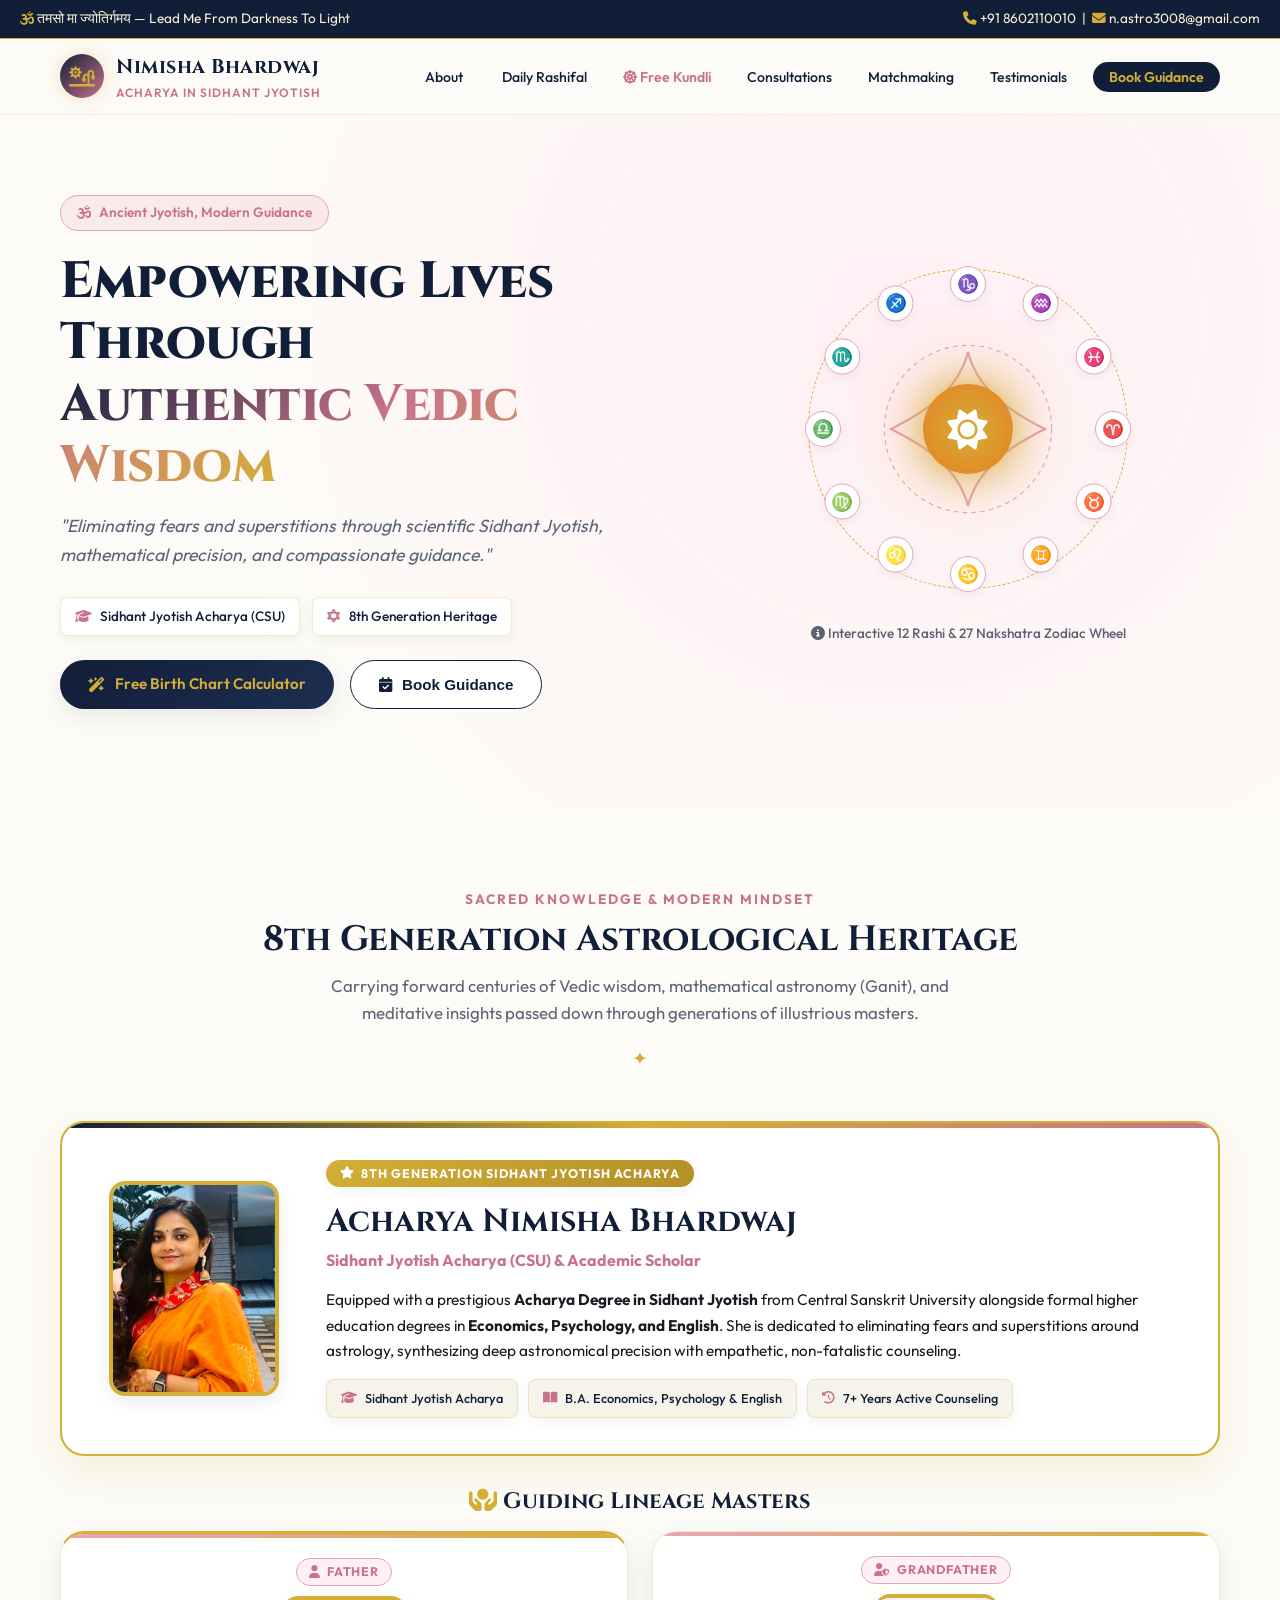
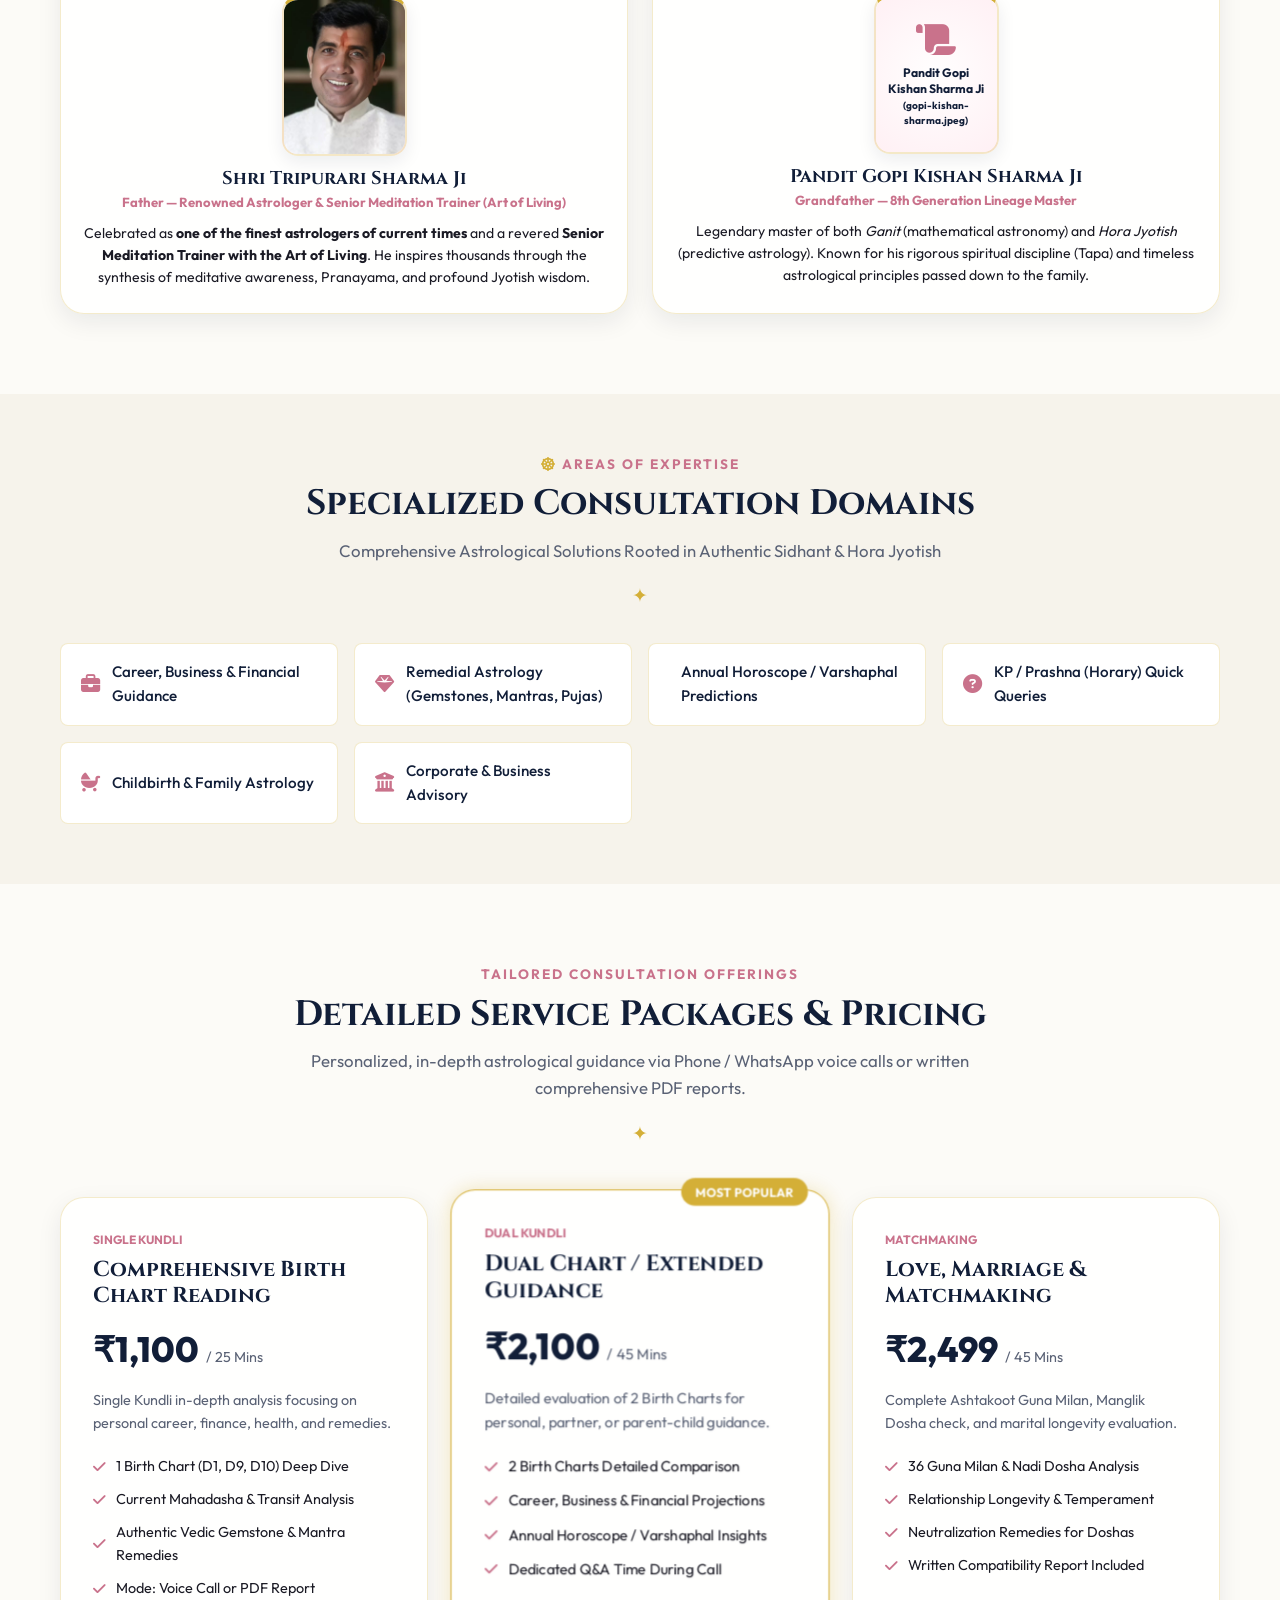
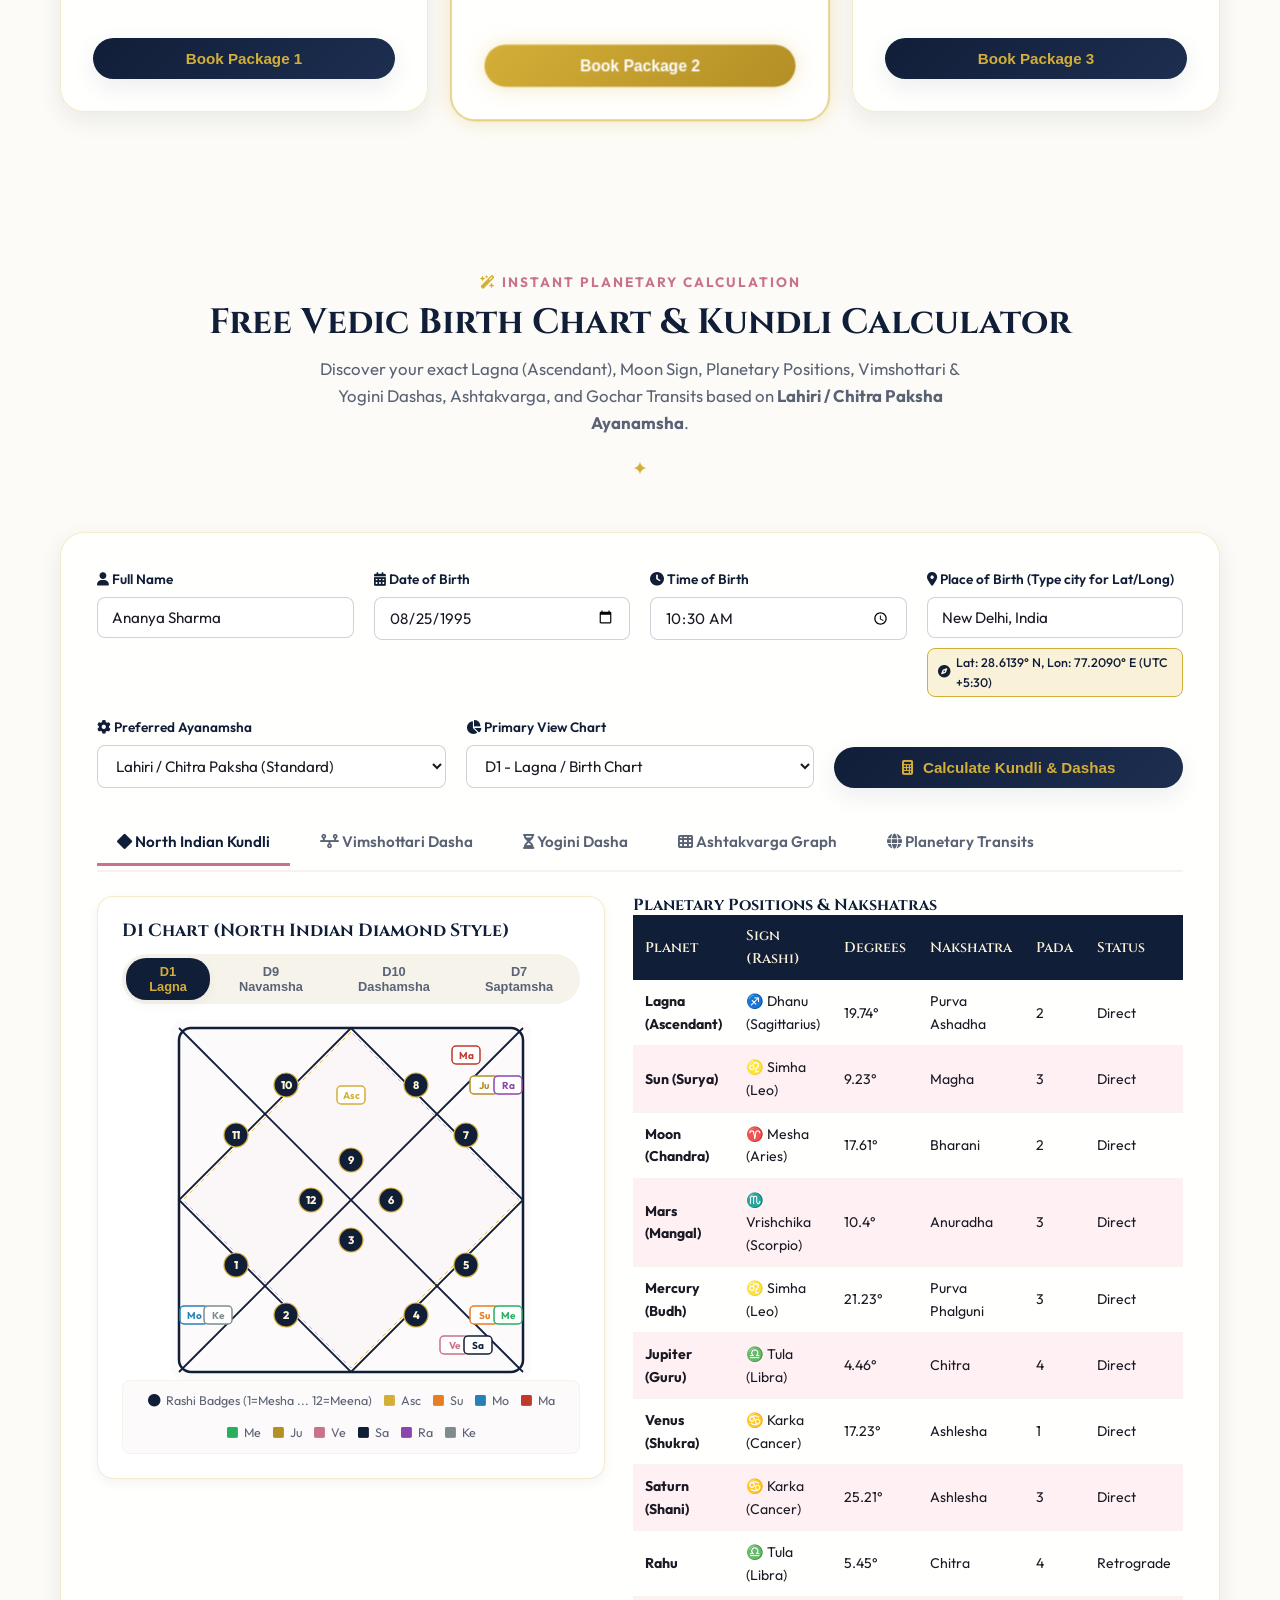
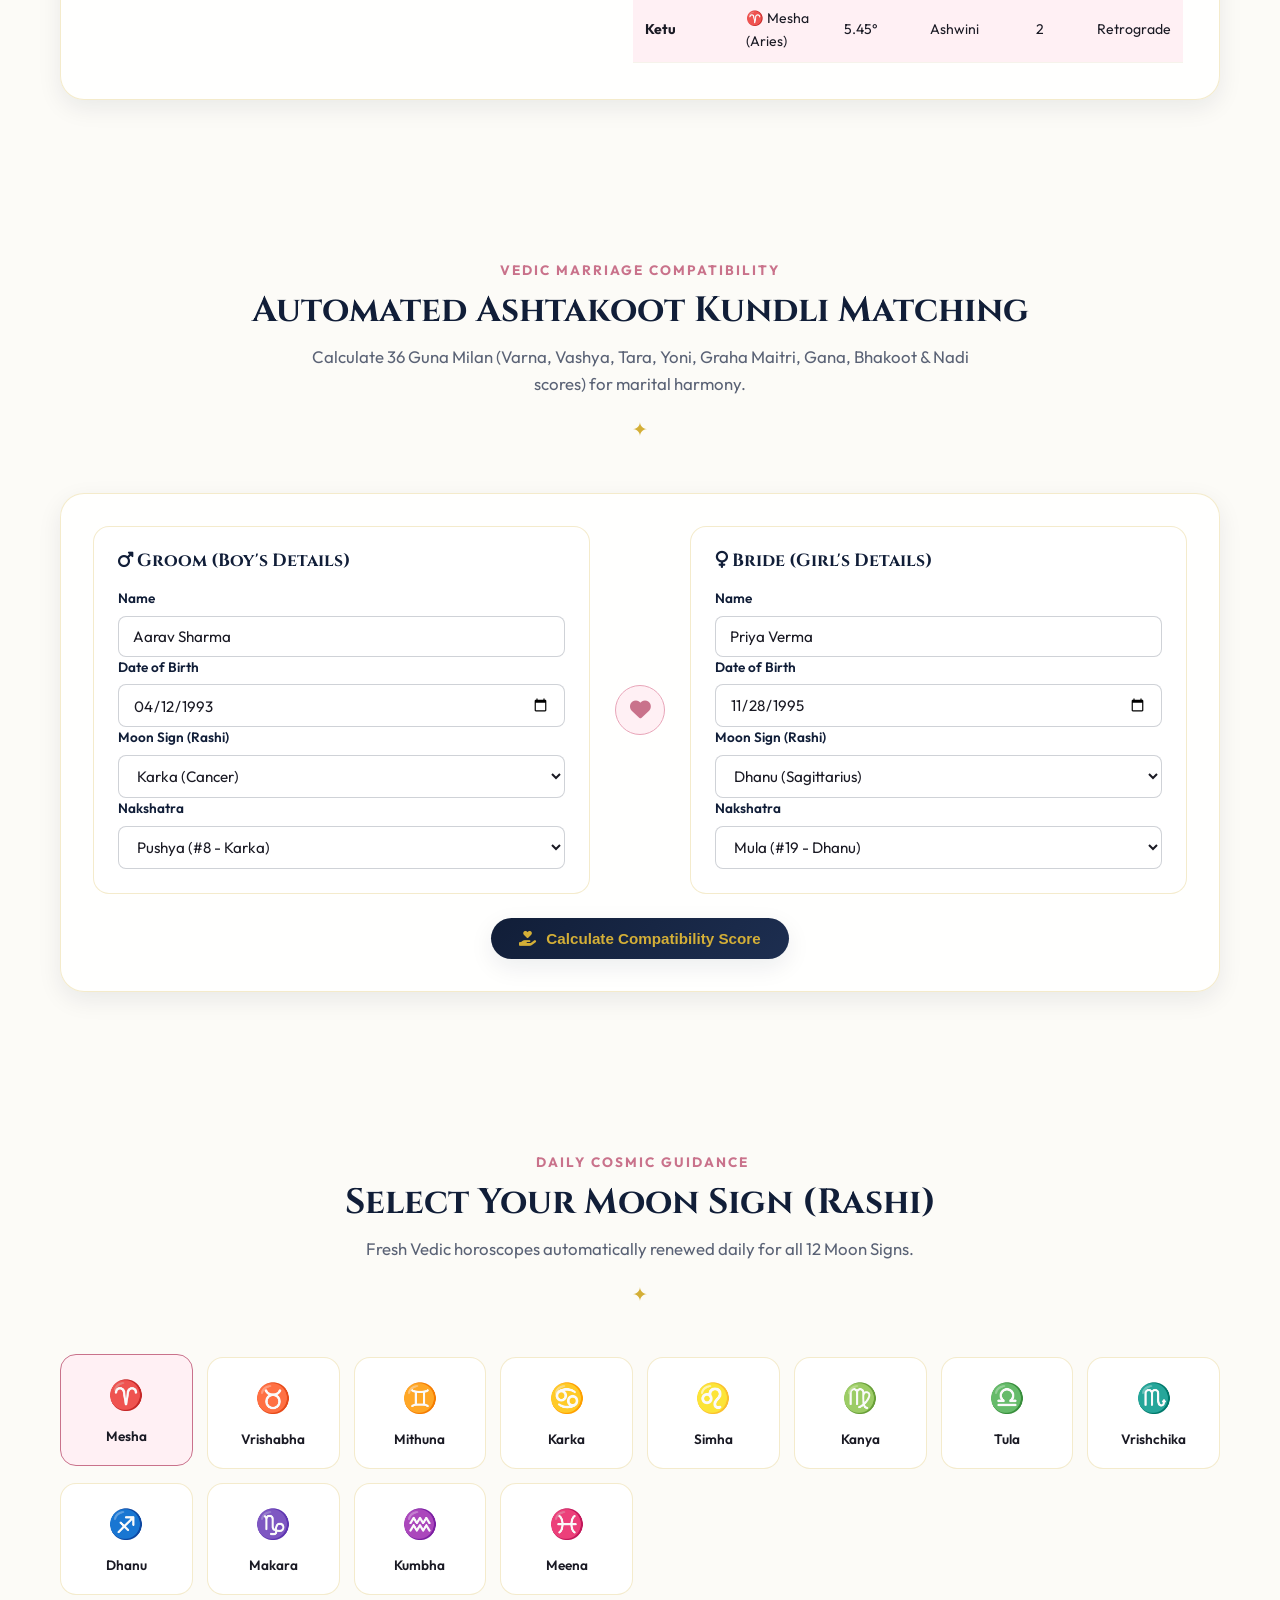
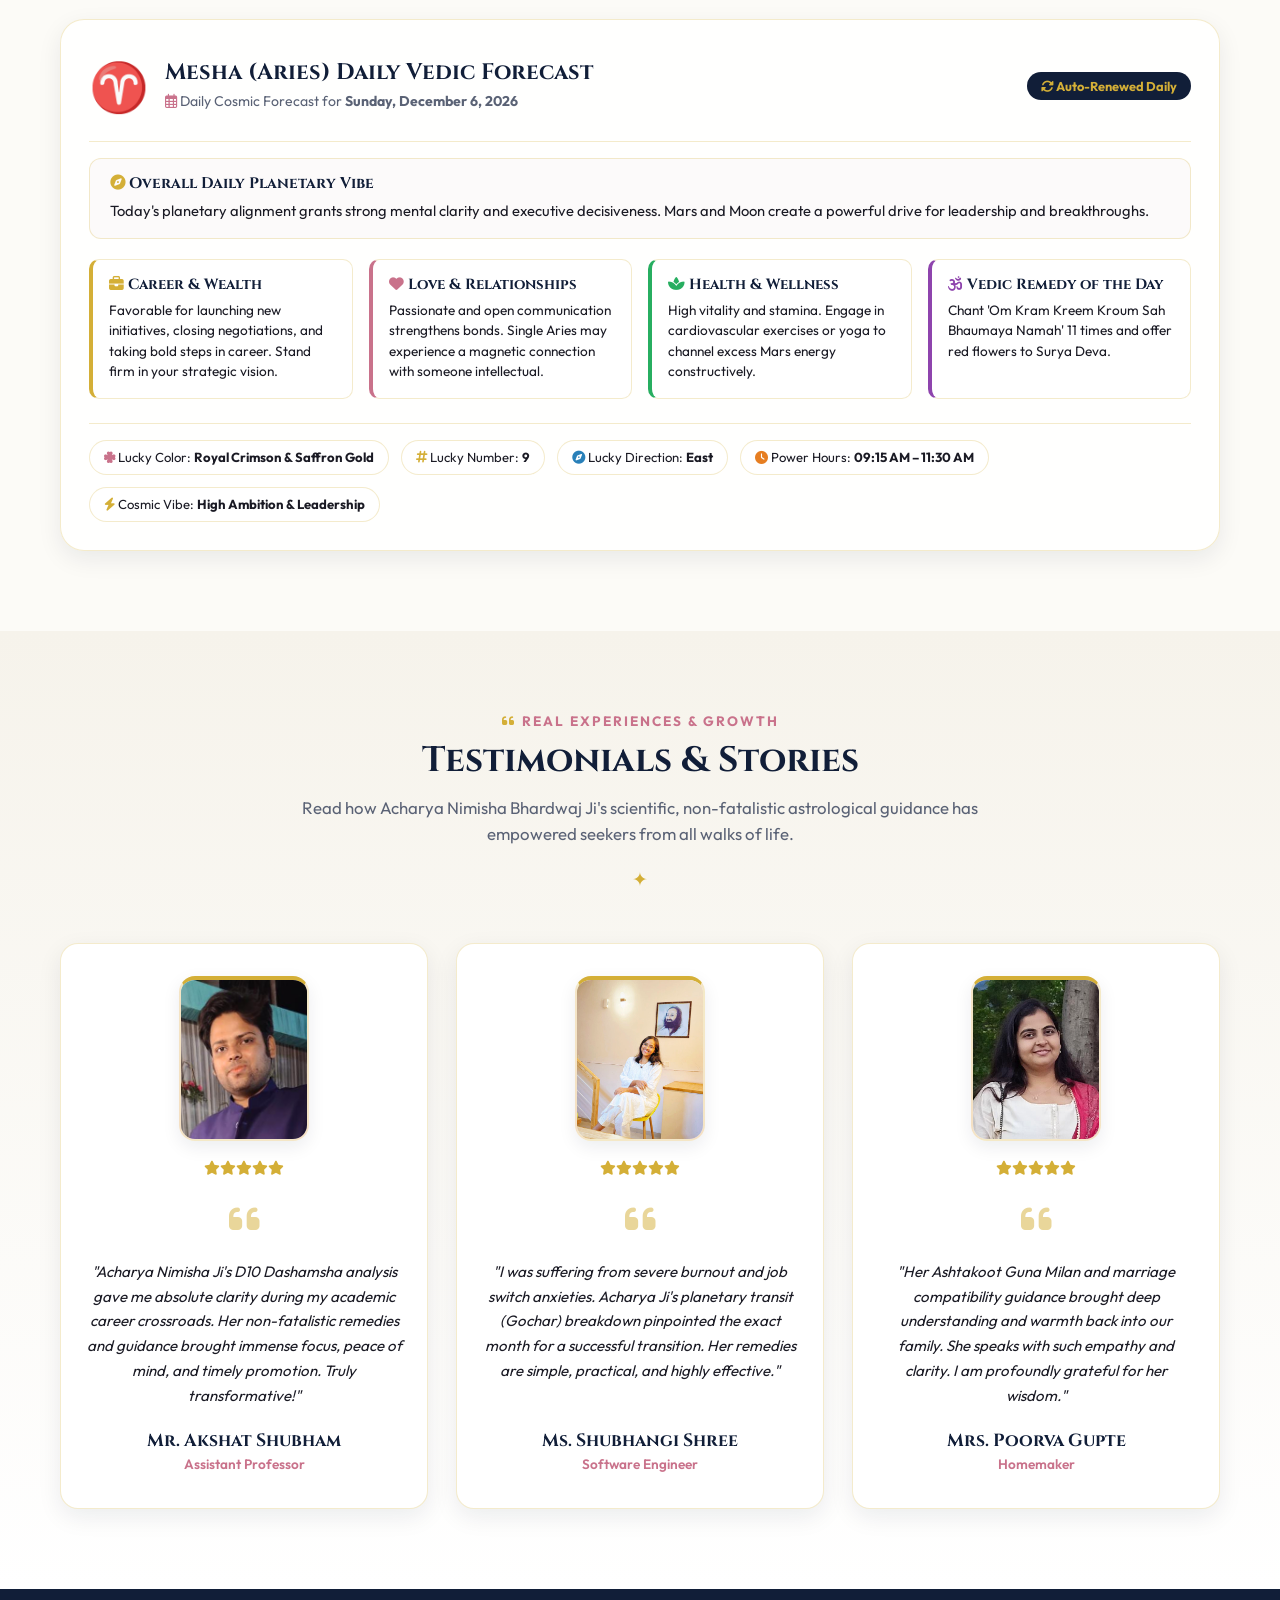
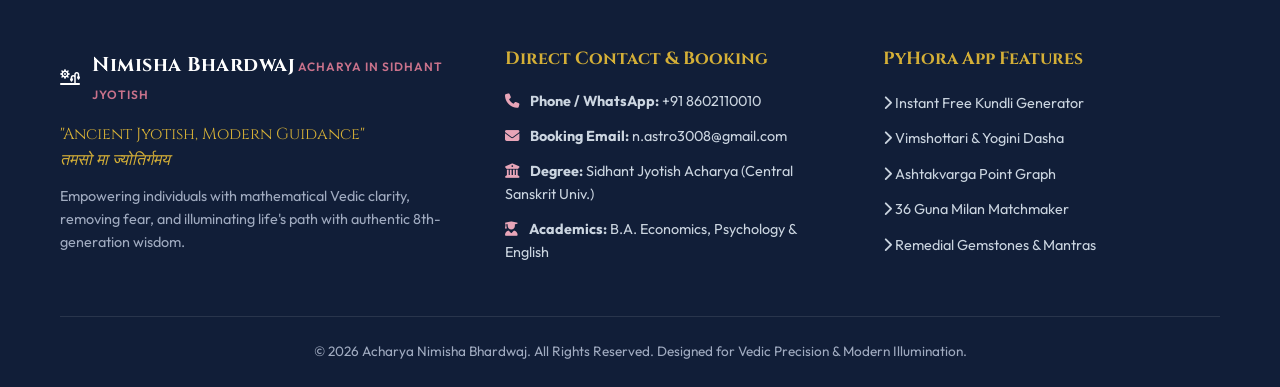
==== index.html @ a85be7b7 "Initial commit: Acharya Nimisha Bhardwaj Authentic Sidhant Jyotish Website" ====
<!DOCTYPE html>
<html lang="en">
<head>
  <meta charset="UTF-8">
  <meta name="viewport" content="width=device-width, initial-scale=1.0">
  <title>Acharya Nimisha Bhardwaj | Ancient Jyotish, Modern Guidance</title>
  <meta name="description" content="Official Portal of Acharya Nimisha Bhardwaj (Sidhant Jyotish Acharya, Central Sanskrit University). 8th Generation Vedic Astrologer offering comprehensive Kundli readings, Vimshottari & Yogini Dasha, Ashtakvarga, and Matchmaking.">
  <!-- Google Fonts -->
  <link rel="preconnect" href="https://fonts.googleapis.com">
  <link rel="preconnect" href="https://fonts.gstatic.com" crossorigin>
  <link href="https://fonts.googleapis.com/css2?family=Cinzel:wght@500;600;700;800;900&family=Outfit:wght@300;400;500;600;700&family=Rozha+One&display=swap" rel="stylesheet">
  <!-- Font Awesome Icons -->
  <link rel="stylesheet" href="https://cdnjs.cloudflare.com/ajax/libs/font-awesome/6.5.1/css/all.min.css">
  <link rel="stylesheet" href="styles.css">
</head>
<body>

  <!-- Announcement Bar -->
  <div class="top-bar">
    <span><i class="fa-solid fa-om"></i> तमसो मा ज्योतिर्गमय — Lead Me From Darkness To Light</span>
    <span class="top-contact"><i class="fa-solid fa-phone"></i> +91 8602110010 &nbsp;|&nbsp; <i class="fa-solid fa-envelope"></i> n.astro3008@gmail.com</span>
  </div>

  <!-- Navigation Bar -->
  <nav class="navbar">
    <div class="nav-container">
      <a href="#" class="brand-logo">
        <div class="logo-symbol">
          <i class="fa-solid fa-sun-plant-wilt"></i>
        </div>
        <div class="brand-text">
          <span class="brand-name">Nimisha Bhardwaj</span>
          <span class="brand-title">Acharya in Sidhant Jyotish</span>
        </div>
      </a>
      
      <ul class="nav-menu" id="navMenu">
        <li><a href="#about" class="nav-link">About</a></li>
        <li><a href="#horoscope" class="nav-link"><i class="fa-solid fa-sparkles" style="color:var(--vedic-gold);"></i> Daily Rashifal</a></li>
        <li><a href="#birth-chart-calculator" class="nav-link highlight-link"><i class="fa-solid fa-dharmachakra"></i> Free Kundli</a></li>
        <li><a href="#services" class="nav-link">Consultations</a></li>
        <li><a href="#matchmaking" class="nav-link">Matchmaking</a></li>
        <li><a href="#testimonials" class="nav-link">Testimonials</a></li>
        <li><a href="#contact" class="nav-link btn-nav-book">Book Guidance</a></li>
      </ul>

      <button class="hamburger" id="hamburgerBtn" aria-label="Toggle menu">
        <i class="fa-solid fa-bars"></i>
      </button>
    </div>
  </nav>

  <!-- Hero Section with Streamlined Text & Celestial Lotus Rashi Wheel -->
  <header class="hero-section">
    <div class="hero-bg-overlay"></div>
    <div class="hero-container">
      
      <!-- Left Column: Streamlined Concise Text & CTA -->
      <div class="hero-content">
        <div class="lineage-badge">
          <i class="fa-solid fa-om"></i> Ancient Jyotish, Modern Guidance
        </div>
        <h1 class="hero-title">Empowering Lives Through<br><span class="gradient-text">Authentic Vedic Wisdom</span></h1>
        <p class="hero-slogan">"Eliminating fears and superstitions through scientific Sidhant Jyotish, mathematical precision, and compassionate guidance."</p>
        
        <div class="hero-credentials" style="margin-bottom:24px;">
          <div class="cred-chip"><i class="fa-solid fa-graduation-cap"></i> Sidhant Jyotish Acharya (CSU)</div>
          <div class="cred-chip"><i class="fa-solid fa-star-of-david"></i> 8th Generation Heritage</div>
        </div>

        <div class="hero-cta-group">
          <a href="#birth-chart-calculator" class="btn btn-primary"><i class="fa-solid fa-wand-magic-sparkles"></i> Free Birth Chart Calculator</a>
          <button class="btn btn-secondary open-booking-modal"><i class="fa-solid fa-calendar-check"></i> Book Guidance</button>
        </div>
      </div>

      <!-- Right Column: Interactive Sun Core & 12 Rashi Zodiac Wheel -->
      <div class="hero-visual">
        <div class="celestial-system">
          <div class="sun-core">
            <div class="sun-glow"></div>
            <i class="fa-solid fa-sun"></i>
          </div>
          <div class="lotus-svg-container">
            <svg viewBox="0 0 100 100" class="lotus-svg">
              <path d="M50,15 C55,35 75,45 85,50 C75,55 55,65 50,85 C45,65 25,55 15,50 C25,45 45,35 50,15 Z" fill="none" stroke="currentColor" stroke-width="1"/>
              <circle cx="50" cy="50" r="38" fill="none" stroke="currentColor" stroke-width="0.5" stroke-dasharray="2 2"/>
            </svg>
          </div>
          <div class="rashi-wheel" id="rashiWheel">
            <div class="rashi-sector" style="--i:0;" data-rashi="Mesha (Aries)"><span class="rashi-icon">♈</span></div>
            <div class="rashi-sector" style="--i:1;" data-rashi="Vrishabha (Taurus)"><span class="rashi-icon">♉</span></div>
            <div class="rashi-sector" style="--i:2;" data-rashi="Mithuna (Gemini)"><span class="rashi-icon">♊</span></div>
            <div class="rashi-sector" style="--i:3;" data-rashi="Karka (Cancer)"><span class="rashi-icon">♋</span></div>
            <div class="rashi-sector" style="--i:4;" data-rashi="Simha (Leo)"><span class="rashi-icon">♌</span></div>
            <div class="rashi-sector" style="--i:5;" data-rashi="Kanya (Virgo)"><span class="rashi-icon">♍</span></div>
            <div class="rashi-sector" style="--i:6;" data-rashi="Tula (Libra)"><span class="rashi-icon">♎</span></div>
            <div class="rashi-sector" style="--i:7;" data-rashi="Vrishchika (Scorpio)"><span class="rashi-icon">♏</span></div>
            <div class="rashi-sector" style="--i:8;" data-rashi="Dhanu (Sagittarius)"><span class="rashi-icon">♐</span></div>
            <div class="rashi-sector" style="--i:9;" data-rashi="Makara (Capricorn)"><span class="rashi-icon">♑</span></div>
            <div class="rashi-sector" style="--i:10;" data-rashi="Kumbha (Aquarius)"><span class="rashi-icon">♒</span></div>
            <div class="rashi-sector" style="--i:11;" data-rashi="Meena (Pisces)"><span class="rashi-icon">♓</span></div>
          </div>
        </div>
        <div class="wheel-hint"><i class="fa-solid fa-circle-info"></i> Interactive 12 Rashi & 27 Nakshatra Zodiac Wheel</div>
      </div>

    </div>
  </header>

  <!-- Lineage & Core Philosophy Section -->
  <section class="section lineage-section" id="about">
    <div class="container">
      <div class="section-header text-center">
        <span class="section-subtitle">Sacred Knowledge & Modern Mindset</span>
        <h2 class="section-title">8th Generation Astrological Heritage</h2>
        <p class="section-desc">Carrying forward centuries of Vedic wisdom, mathematical astronomy (Ganit), and meditative insights passed down through generations of illustrious masters.</p>
        <div class="title-divider"><span>✦</span></div>
      </div>

      <!-- Primary Featured Consultant Spotlight Card (Acharya Nimisha Bhardwaj Ji - Prominent & Larger) -->
      <div class="nimisha-featured-card">
        <div style="display:flex; justify-content:center;">
          <div class="person-photo-frame" style="width:170px; height:215px; border:4px solid var(--vedic-gold); margin:0;">
            <img src="images/nimisha-bhardwaj.jpeg" alt="Acharya Nimisha Bhardwaj" onerror="this.style.display='none'; this.nextElementSibling.style.display='flex';">
            <div class="photo-placeholder-overlay" style="display:none;">
              <i class="fa-solid fa-user-graduate"></i>
              <span>Acharya Nimisha Ji<br><small>(nimisha-bhardwaj.jpeg)</small></span>
            </div>
          </div>
        </div>

        <div>
          <div class="featured-consultant-badge"><i class="fa-solid fa-star"></i> 8th Generation Sidhant Jyotish Acharya</div>
          <h2 style="color:var(--cosmic-blue); margin:4px 0 6px 0; font-size:2rem; font-family:var(--font-serif);">Acharya Nimisha Bhardwaj</h2>
          <p style="color:var(--primary-pink-dark); font-weight:700; font-size:1rem; margin-bottom:14px;">Sidhant Jyotish Acharya (CSU) & Academic Scholar</p>
          <p style="font-size:0.96rem; line-height:1.65; color:var(--text-dark); margin-bottom:16px;">
            Equipped with a prestigious <strong>Acharya Degree in Sidhant Jyotish</strong> from Central Sanskrit University alongside formal higher education degrees in <strong>Economics, Psychology, and English</strong>. She is dedicated to eliminating fears and superstitions around astrology, synthesizing deep astronomical precision with empathetic, non-fatalistic counseling.
          </p>
          <div style="display:flex; flex-wrap:wrap; gap:10px;">
            <span class="cred-chip" style="font-size:0.8rem; background:var(--bg-cream-alt);"><i class="fa-solid fa-graduation-cap"></i> Sidhant Jyotish Acharya</span>
            <span class="cred-chip" style="font-size:0.8rem; background:var(--bg-cream-alt);"><i class="fa-solid fa-book-open"></i> B.A. Economics, Psychology & English</span>
            <span class="cred-chip" style="font-size:0.8rem; background:var(--bg-cream-alt);"><i class="fa-solid fa-clock-rotate-left"></i> 7+ Years Active Counseling</span>
          </div>
        </div>
      </div>

      <!-- Supporting Heritage Lineage Masters Grid (Father & Grandfather - Smaller Cards) -->
      <div style="text-center; margin:32px 0 16px 0;">
        <h3 class="text-center" style="font-size:1.4rem; color:var(--cosmic-blue);"><i class="fa-solid fa-hands-holding-circle" style="color:var(--vedic-gold);"></i> Guiding Lineage Masters</h3>
      </div>

      <div class="lineage-grid">
        <!-- Card 2: Shri Tripurari Sharma Ji (Father) -->
        <div class="lineage-card glass-card text-center" style="padding:24px 18px; border-top:3px solid var(--vedic-gold);">
          <span class="relation-badge"><i class="fa-solid fa-user"></i> Father</span>
          <div class="person-photo-frame" style="width:125px; height:160px; margin-bottom:12px;">
            <img src="images/tripurari-sharma.jpeg" alt="Shri Tripurari Sharma Ji" onerror="this.style.display='none'; this.nextElementSibling.style.display='flex';">
            <div class="photo-placeholder-overlay" style="display:none;">
              <i class="fa-solid fa-om"></i>
              <span>Shri Tripurari Sharma Ji<br><small>(tripurari-sharma.jpeg)</small></span>
            </div>
          </div>
          <h3 style="color:var(--cosmic-blue); margin-bottom:2px; font-size:1.15rem;">Shri Tripurari Sharma Ji</h3>
          <p style="color:var(--primary-pink-dark); font-weight:700; font-size:0.82rem; margin-bottom:10px;">Father — Renowned Astrologer & Senior Meditation Trainer (Art of Living)</p>
          <p style="font-size:0.88rem; line-height:1.55; color:var(--text-dark);">Celebrated as <strong>one of the finest astrologers of current times</strong> and a revered <strong>Senior Meditation Trainer with the Art of Living</strong>. He inspires thousands through the synthesis of meditative awareness, Pranayama, and profound Jyotish wisdom.</p>
        </div>

        <!-- Card 3: Pandit Gopi Kishan Sharma Ji (Grandfather) -->
        <div class="lineage-card glass-card text-center" style="padding:24px 18px;">
          <span class="relation-badge"><i class="fa-solid fa-user-shield"></i> Grandfather</span>
          <div class="person-photo-frame" style="width:125px; height:160px; margin-bottom:12px;">
            <img src="images/gopi-kishan-sharma.jpeg" alt="Pandit Gopi Kishan Sharma Ji" onerror="this.style.display='none'; this.nextElementSibling.style.display='flex';">
            <div class="photo-placeholder-overlay" style="display:none;">
              <i class="fa-solid fa-scroll"></i>
              <span>Pandit Gopi Kishan Sharma Ji<br><small>(gopi-kishan-sharma.jpeg)</small></span>
            </div>
          </div>
          <h3 style="color:var(--cosmic-blue); margin-bottom:2px; font-size:1.15rem;">Pandit Gopi Kishan Sharma Ji</h3>
          <p style="color:var(--primary-pink-dark); font-weight:700; font-size:0.82rem; margin-bottom:10px;">Grandfather — 8th Generation Lineage Master</p>
          <p style="font-size:0.88rem; line-height:1.55; color:var(--text-dark);">Legendary master of both <em>Ganit</em> (mathematical astronomy) and <em>Hora Jyotish</em> (predictive astrology). Known for his rigorous spiritual discipline (Tapa) and timeless astrological principles passed down to the family.</p>
        </div>
      </div>

    </div>
  </section>

  <!-- Specialized Consultation Domains Section -->
  <section class="section domains-section" id="domains" style="background:var(--bg-cream-alt); padding:60px 0;">
    <div class="container">
      <div class="section-header text-center" style="margin-bottom:32px;">
        <span class="section-subtitle"><i class="fa-solid fa-dharmachakra" style="color:var(--vedic-gold);"></i> Areas of Expertise</span>
        <h2 class="section-title">Specialized Consultation Domains</h2>
        <p class="section-desc">Comprehensive Astrological Solutions Rooted in Authentic Sidhant & Hora Jyotish</p>
        <div class="title-divider"><span>✦</span></div>
      </div>
      
      <div class="domains-grid">
        <div class="domain-item"><i class="fa-solid fa-briefcase"></i> Career, Business & Financial Guidance</div>
        <div class="domain-item"><i class="fa-solid fa-gem"></i> Remedial Astrology (Gemstones, Mantras, Pujas)</div>
        <div class="domain-item"><i class="fa-solid fa-calendar-star"></i> Annual Horoscope / Varshaphal Predictions</div>
        <div class="domain-item"><i class="fa-solid fa-circle-question"></i> KP / Prashna (Horary) Quick Queries</div>
        <div class="domain-item"><i class="fa-solid fa-baby-carriage"></i> Childbirth & Family Astrology</div>
        <div class="domain-item"><i class="fa-solid fa-building-columns"></i> Corporate & Business Advisory</div>
      </div>
    </div>
  </section>

  <!-- Consultation Services & Packages Section -->
  <section class="section services-section" id="services">
    <div class="container">
      <div class="section-header text-center">
        <span class="section-subtitle">Tailored Consultation Offerings</span>
        <h2 class="section-title">Detailed Service Packages & Pricing</h2>
        <p class="section-desc">Personalized, in-depth astrological guidance via Phone / WhatsApp voice calls or written comprehensive PDF reports.</p>
        <div class="title-divider"><span>✦</span></div>
      </div>

      <div class="pricing-grid">
        
        <!-- Package 1 -->
        <div class="pricing-card glass-card">
          <div class="card-badge">Single Kundli</div>
          <h3 class="package-name">Comprehensive Birth Chart Reading</h3>
          <div class="package-price">₹1,100 <span class="price-duration">/ 25 Mins</span></div>
          <p class="package-desc">Single Kundli in-depth analysis focusing on personal career, finance, health, and remedies.</p>
          <ul class="package-features">
            <li><i class="fa-solid fa-check"></i> 1 Birth Chart (D1, D9, D10) Deep Dive</li>
            <li><i class="fa-solid fa-check"></i> Current Mahadasha & Transit Analysis</li>
            <li><i class="fa-solid fa-check"></i> Authentic Vedic Gemstone & Mantra Remedies</li>
            <li><i class="fa-solid fa-check"></i> Mode: Voice Call or PDF Report</li>
          </ul>
          <button class="btn btn-primary full-width select-package-btn" data-pkg="Comprehensive Birth Chart Reading (₹1,100 / 25 mins)">Book Package 1</button>
        </div>

        <!-- Package 2 Featured -->
        <div class="pricing-card glass-card featured-pkg">
          <div class="featured-ribbon">Most Popular</div>
          <div class="card-badge">Dual Kundli</div>
          <h3 class="package-name">Dual Chart / Extended Guidance</h3>
          <div class="package-price">₹2,100 <span class="price-duration">/ 45 Mins</span></div>
          <p class="package-desc">Detailed evaluation of 2 Birth Charts for personal, partner, or parent-child guidance.</p>
          <ul class="package-features">
            <li><i class="fa-solid fa-check"></i> 2 Birth Charts Detailed Comparison</li>
            <li><i class="fa-solid fa-check"></i> Career, Business & Financial Projections</li>
            <li><i class="fa-solid fa-check"></i> Annual Horoscope / Varshaphal Insights</li>
            <li><i class="fa-solid fa-check"></i> Dedicated Q&A Time During Call</li>
          </ul>
          <button class="btn btn-gold full-width select-package-btn" data-pkg="Dual Chart Reading (₹2,100 / 45 mins)">Book Package 2</button>
        </div>

        <!-- Package 3 -->
        <div class="pricing-card glass-card">
          <div class="card-badge">Matchmaking</div>
          <h3 class="package-name">Love, Marriage & Matchmaking</h3>
          <div class="package-price">₹2,499 <span class="price-duration">/ 45 Mins</span></div>
          <p class="package-desc">Complete Ashtakoot Guna Milan, Manglik Dosha check, and marital longevity evaluation.</p>
          <ul class="package-features">
            <li><i class="fa-solid fa-check"></i> 36 Guna Milan & Nadi Dosha Analysis</li>
            <li><i class="fa-solid fa-check"></i> Relationship Longevity & Temperament</li>
            <li><i class="fa-solid fa-check"></i> Neutralization Remedies for Doshas</li>
            <li><i class="fa-solid fa-check"></i> Written Compatibility Report Included</li>
          </ul>
          <button class="btn btn-primary full-width select-package-btn" data-pkg="Matchmaking & Compatibility (₹2,499 / 45 mins)">Book Package 3</button>
        </div>

      </div>
    </div>
  </section>

  <!-- Free Vedic Birth Chart & Kundli Calculator Section -->
  <section class="section pyhora-section" id="birth-chart-calculator">
    <div class="container">
      <div class="section-header text-center">
        <span class="section-subtitle"><i class="fa-solid fa-wand-magic-sparkles" style="color:var(--vedic-gold);"></i> Instant Planetary Calculation</span>
        <h2 class="section-title">Free Vedic Birth Chart & Kundli Calculator</h2>
        <p class="section-desc">Discover your exact Lagna (Ascendant), Moon Sign, Planetary Positions, Vimshottari & Yogini Dashas, Ashtakvarga, and Gochar Transits based on <strong>Lahiri / Chitra Paksha Ayanamsha</strong>.</p>
        <div class="title-divider"><span>✦</span></div>
      </div>

      <!-- Quick Client Intake Form for Chart Generation -->
      <div class="calculator-card glass-card">
        <form id="kundliForm" class="kundli-form">
          <div class="form-row">
            <div class="form-group">
              <label for="clientName"><i class="fa-solid fa-user"></i> Full Name</label>
              <input type="text" id="clientName" placeholder="e.g. Ananya Sharma" required value="Ananya Sharma">
            </div>
            <div class="form-group">
              <label for="dob"><i class="fa-solid fa-calendar-days"></i> Date of Birth</label>
              <input type="date" id="dob" required value="1995-08-25">
            </div>
            <div class="form-group">
              <label for="tob"><i class="fa-solid fa-clock"></i> Time of Birth</label>
              <input type="time" id="tob" required value="10:30">
            </div>

            <!-- Place of Birth Autocomplete & Lat/Long calculation -->
            <div class="form-group pob-autocomplete-wrapper">
              <label for="pobInput"><i class="fa-solid fa-location-dot"></i> Place of Birth (Type city for Lat/Long)</label>
              <input type="text" id="pobInput" placeholder="Type city (e.g. New Delhi, Janakpur, London)" autocomplete="off" required value="New Delhi, India">
              <input type="hidden" id="pobLat" value="28.6139">
              <input type="hidden" id="pobLon" value="77.2090">
              <input type="hidden" id="pobTz" value="5.5">
              
              <div class="pob-dropdown hidden" id="pobDropdown"></div>
              
              <div class="lat-lon-badge" id="latLonBadge">
                <i class="fa-solid fa-compass"></i> Lat: 28.6139° N, Lon: 77.2090° E (UTC +5:30)
              </div>
            </div>
          </div>

          <div class="form-row secondary-inputs">
            <div class="form-group">
              <label for="ayanamshaSelect"><i class="fa-solid fa-gear"></i> Preferred Ayanamsha</label>
              <select id="ayanamshaSelect">
                <option value="lahiri" selected>Lahiri / Chitra Paksha (Standard)</option>
                <option value="raman">BV Raman</option>
                <option value="kp">KP Ayanamsha</option>
              </select>
            </div>
            <div class="form-group">
              <label for="chartTypeSelect"><i class="fa-solid fa-chart-pie"></i> Primary View Chart</label>
              <select id="chartTypeSelect">
                <option value="D1" selected>D1 - Lagna / Birth Chart</option>
                <option value="D9">D9 - Navamsha (Dharma & Marriage)</option>
                <option value="D10">D10 - Dashamsha (Career & Power)</option>
                <option value="D7">D7 - Saptamsha (Progeny & Children)</option>
              </select>
            </div>
            <div class="form-group btn-group-align">
              <button type="submit" class="btn btn-primary btn-calc-submit"><i class="fa-solid fa-calculator"></i> Calculate Kundli & Dashas</button>
            </div>
          </div>
        </form>

        <!-- Dynamic Output Tabs -->
        <div class="tools-tab-nav" id="toolsTabNav">
          <button class="tab-btn active" data-tab="tab-chart"><i class="fa-solid fa-diamond"></i> North Indian Kundli</button>
          <button class="tab-btn" data-tab="tab-vimshottari"><i class="fa-solid fa-timeline"></i> Vimshottari Dasha</button>
          <button class="tab-btn" data-tab="tab-yogini"><i class="fa-solid fa-hourglass-half"></i> Yogini Dasha</button>
          <button class="tab-btn" data-tab="tab-ashtakvarga"><i class="fa-solid fa-table-cells"></i> Ashtakvarga Graph</button>
          <button class="tab-btn" data-tab="tab-gochar"><i class="fa-solid fa-globe"></i> Planetary Transits</button>
        </div>

        <!-- Tab Content Areas -->
        <div class="tab-content-wrapper">
          
          <!-- TAB 1: North Indian Diamond Chart -->
          <div class="tab-content active" id="tab-chart">
            <div class="chart-display-grid">
              <div class="chart-box">
                <div class="chart-header-bar">
                  <h4 class="chart-box-title" id="activeChartTitle">D1 Lagna Chart (North Indian Diamond Style)</h4>
                  <!-- Chart Quick Switch Buttons -->
                  <div class="btn-group-charts" id="chartTypeGroup">
                    <button class="btn-chart-select active" data-chart="D1">D1 Lagna</button>
                    <button class="btn-chart-select" data-chart="D9">D9 Navamsha</button>
                    <button class="btn-chart-select" data-chart="D10">D10 Dashamsha</button>
                    <button class="btn-chart-select" data-chart="D7">D7 Saptamsha</button>
                  </div>
                </div>

                <!-- Interactive North Indian Chart Container -->
                <div class="north-chart-container" id="northChartContainer">
                  <!-- Rendered via JavaScript -->
                </div>

                <!-- Legend Bar -->
                <div class="chart-legend-box mt-3">
                  <span><i class="fa-solid fa-circle" style="color:#111E38;"></i> Rashi Badges (1=Mesha ... 12=Meena)</span>
                  <span><i class="fa-solid fa-square" style="color:#D4AF37;"></i> Asc</span>
                  <span><i class="fa-solid fa-square" style="color:#E67E22;"></i> Su</span>
                  <span><i class="fa-solid fa-square" style="color:#2980B9;"></i> Mo</span>
                  <span><i class="fa-solid fa-square" style="color:#C0392B;"></i> Ma</span>
                  <span><i class="fa-solid fa-square" style="color:#27AE60;"></i> Me</span>
                  <span><i class="fa-solid fa-square" style="color:#B38F26;"></i> Ju</span>
                  <span><i class="fa-solid fa-square" style="color:#C9728B;"></i> Ve</span>
                  <span><i class="fa-solid fa-square" style="color:#111E38;"></i> Sa</span>
                  <span><i class="fa-solid fa-square" style="color:#8E44AD;"></i> Ra</span>
                  <span><i class="fa-solid fa-square" style="color:#7F8C8D;"></i> Ke</span>
                </div>

                <!-- D10 Career Insights Banner -->
                <div id="d10CareerInsights" class="hidden"></div>
              </div>

              <div class="chart-meta-box">
                <h4>Planetary Positions & Nakshatras</h4>
                <div class="table-responsive">
                  <table class="astro-table" id="planetPositionsTable">
                    <thead>
                      <tr>
                        <th>Planet</th>
                        <th>Sign (Rashi)</th>
                        <th>Degrees</th>
                        <th>Nakshatra</th>
                        <th>Pada</th>
                        <th>Status</th>
                      </tr>
                    </thead>
                    <tbody>
                      <!-- Rendered by JS -->
                    </tbody>
                  </table>
                </div>
              </div>
            </div>
          </div>

          <!-- TAB 2: Vimshottari Dasha Timeline -->
          <div class="tab-content" id="tab-vimshottari">
            <div class="dasha-container">
              <h3>Vimshottari Mahadasha & Antardasha Timeline</h3>
              <p class="dasha-sub">120-Year Vedic Cycle based on Moon Nakshatra at time of birth.</p>
              <div class="dasha-timeline-list" id="vimshottariList">
                <!-- Rendered by JS -->
              </div>
            </div>
          </div>

          <!-- TAB 3: Yogini Dasha Calculator -->
          <div class="tab-content" id="tab-yogini">
            <div class="dasha-container">
              <h3>Yogini Dasha Timeline (36-Year Cycle)</h3>
              <p class="dasha-sub">Mangala, Pingala, Dhanya, Bhramari, Bhadrika, Ulka, Siddha & Sankata cycles.</p>
              <div class="yogini-timeline-grid" id="yoginiGrid">
                <!-- Rendered by JS -->
              </div>
            </div>
          </div>

          <!-- TAB 4: Ashtakvarga Tables & Graph -->
          <div class="tab-content" id="tab-ashtakvarga">
            <div class="ashtakvarga-container">
              <h3>Bhinna Ashtakvarga (BAV) & Sarvashtakvarga (SAV) Matrix</h3>
              <p class="dasha-sub">House strength points out of 56 to measure prosperity, health & career peaks.</p>
              <div class="sav-graph-container" id="savGraph">
                <!-- Rendered by JS SVG Graph -->
              </div>
              <div class="table-responsive mt-4">
                <table class="astro-table" id="ashtakvargaTable">
                  <!-- Rendered by JS -->
                </table>
              </div>
            </div>
          </div>

          <!-- TAB 5: Planetary Transits (Gochar) -->
          <div class="tab-content" id="tab-gochar">
            <div class="gochar-container">
              <h3>Live Planetary Transits (Gochar Insights)</h3>
              <p class="dasha-sub">Current positions of slow and fast-moving planets and house alignment.</p>
              <div class="gochar-cards-grid" id="gocharGrid">
                <!-- Rendered by JS -->
              </div>
            </div>
          </div>

        </div>
      </div>
    </div>
  </section>

  <!-- Automated Kundli Matchmaking (Ashtakoot Guna Milan) Section -->
  <section class="section matchmaking-section" id="matchmaking">
    <div class="container">
      <div class="section-header text-center">
        <span class="section-subtitle">Vedic Marriage Compatibility</span>
        <h2 class="section-title">Automated Ashtakoot Kundli Matching</h2>
        <p class="section-desc">Calculate 36 Guna Milan (Varna, Vashya, Tara, Yoni, Graha Maitri, Gana, Bhakoot & Nadi scores) for marital harmony.</p>
        <div class="title-divider"><span>✦</span></div>
      </div>

      <div class="match-card glass-card">
        <form id="matchmakingForm" class="match-form">
          <div class="match-grid">
            <!-- Boy Details -->
            <div class="match-partner-box">
              <h4><i class="fa-solid fa-mars"></i> Groom (Boy's Details)</h4>
              <div class="form-group">
                <label>Name</label>
                <input type="text" id="boyName" placeholder="Groom Name" value="Aarav Sharma" required>
              </div>
              <div class="form-group">
                <label>Date of Birth</label>
                <input type="date" id="boyDob" value="1993-04-12" required>
              </div>
              <div class="form-group">
                <label>Moon Sign (Rashi)</label>
                <select id="boyRashi">
                  <option value="0">Mesha (Aries)</option>
                  <option value="1">Vrishabha (Taurus)</option>
                  <option value="2">Mithuna (Gemini)</option>
                  <option value="3" selected>Karka (Cancer)</option>
                  <option value="4">Simha (Leo)</option>
                  <option value="5">Kanya (Virgo)</option>
                  <option value="6">Tula (Libra)</option>
                  <option value="7">Vrishchika (Scorpio)</option>
                  <option value="8">Dhanu (Sagittarius)</option>
                  <option value="9">Makara (Capricorn)</option>
                  <option value="10">Kumbha (Aquarius)</option>
                  <option value="11">Meena (Pisces)</option>
                </select>
              </div>
              <div class="form-group">
                <label>Nakshatra</label>
                <select id="boyNakshatra">
                  <option value="Pushya" selected>Pushya (#8 - Karka)</option>
                  <option value="Ashwini">Ashwini (#1 - Mesha)</option>
                  <option value="Bharani">Bharani (#2 - Mesha)</option>
                  <option value="Krittika">Krittika (#3 - Mesha/Vrishabha)</option>
                  <option value="Rohini">Rohini (#4 - Vrishabha)</option>
                  <option value="Mrigashira">Mrigashira (#5 - Vrishabha/Mithuna)</option>
                  <option value="Arudra">Arudra (#6 - Mithuna)</option>
                  <option value="Punarvasu">Punarvasu (#7 - Mithuna/Karka)</option>
                  <option value="Pushya">Pushya (#8 - Karka)</option>
                  <option value="Ashlesha">Ashlesha (#9 - Karka)</option>
                  <option value="Magha">Magha (#10 - Simha)</option>
                  <option value="Purva Phalguni">Purva Phalguni (#11 - Simha)</option>
                  <option value="Uttara Phalguni">Uttara Phalguni (#12 - Simha/Kanya)</option>
                  <option value="Hastha">Hastha (#13 - Kanya)</option>
                  <option value="Chitra">Chitra (#14 - Kanya/Tula)</option>
                  <option value="Swati">Swati (#15 - Tula)</option>
                  <option value="Vishakha">Vishakha (#16 - Tula/Vrishchika)</option>
                  <option value="Anuradha">Anuradha (#17 - Vrishchika)</option>
                  <option value="Jyeshtha">Jyeshtha (#18 - Vrishchika)</option>
                  <option value="Mula">Mula (#19 - Dhanu)</option>
                  <option value="Purva Ashadha">Purva Ashadha (#20 - Dhanu)</option>
                  <option value="Uttara Ashadha">Uttara Ashadha (#21 - Dhanu/Makara)</option>
                  <option value="Shravana">Shravana (#22 - Makara)</option>
                  <option value="Dhanishta">Dhanishta (#23 - Makara/Kumbha)</option>
                  <option value="Shatabhisha">Shatabhisha (#24 - Kumbha)</option>
                  <option value="Purva Bhadrapada">Purva Bhadrapada (#25 - Kumbha/Meena)</option>
                  <option value="Uttara Bhadrapada">Uttara Bhadrapada (#26 - Meena)</option>
                  <option value="Revati">Revati (#27 - Meena)</option>
                </select>
              </div>
            </div>

            <!-- Heart Divider -->
            <div class="match-vs-divider">
              <div class="heart-icon"><i class="fa-solid fa-heart"></i></div>
            </div>

            <!-- Girl Details -->
            <div class="match-partner-box">
              <h4><i class="fa-solid fa-venus"></i> Bride (Girl's Details)</h4>
              <div class="form-group">
                <label>Name</label>
                <input type="text" id="girlName" placeholder="Bride Name" value="Priya Verma" required>
              </div>
              <div class="form-group">
                <label>Date of Birth</label>
                <input type="date" id="girlDob" value="1995-11-28" required>
              </div>
              <div class="form-group">
                <label>Moon Sign (Rashi)</label>
                <select id="girlRashi">
                  <option value="0">Mesha (Aries)</option>
                  <option value="1">Vrishabha (Taurus)</option>
                  <option value="2">Mithuna (Gemini)</option>
                  <option value="3">Karka (Cancer)</option>
                  <option value="4">Simha (Leo)</option>
                  <option value="5">Kanya (Virgo)</option>
                  <option value="6">Tula (Libra)</option>
                  <option value="7">Vrishchika (Scorpio)</option>
                  <option value="8" selected>Dhanu (Sagittarius)</option>
                  <option value="9">Makara (Capricorn)</option>
                  <option value="10">Kumbha (Aquarius)</option>
                  <option value="11">Meena (Pisces)</option>
                </select>
              </div>
              <div class="form-group">
                <label>Nakshatra</label>
                <select id="girlNakshatra">
                  <option value="Mula" selected>Mula (#19 - Dhanu)</option>
                  <option value="Ashwini">Ashwini (#1 - Mesha)</option>
                  <option value="Bharani">Bharani (#2 - Mesha)</option>
                  <option value="Krittika">Krittika (#3 - Mesha/Vrishabha)</option>
                  <option value="Rohini">Rohini (#4 - Vrishabha)</option>
                  <option value="Mrigashira">Mrigashira (#5 - Vrishabha/Mithuna)</option>
                  <option value="Arudra">Arudra (#6 - Mithuna)</option>
                  <option value="Punarvasu">Punarvasu (#7 - Mithuna/Karka)</option>
                  <option value="Pushya">Pushya (#8 - Karka)</option>
                  <option value="Ashlesha">Ashlesha (#9 - Karka)</option>
                  <option value="Magha">Magha (#10 - Simha)</option>
                  <option value="Purva Phalguni">Purva Phalguni (#11 - Simha)</option>
                  <option value="Uttara Phalguni">Uttara Phalguni (#12 - Simha/Kanya)</option>
                  <option value="Hastha">Hastha (#13 - Kanya)</option>
                  <option value="Chitra">Chitra (#14 - Kanya/Tula)</option>
                  <option value="Swati">Swati (#15 - Tula)</option>
                  <option value="Vishakha">Vishakha (#16 - Tula/Vrishchika)</option>
                  <option value="Anuradha">Anuradha (#17 - Vrishchika)</option>
                  <option value="Jyeshtha">Jyeshtha (#18 - Vrishchika)</option>
                  <option value="Mula">Mula (#19 - Dhanu)</option>
                  <option value="Purva Ashadha">Purva Ashadha (#20 - Dhanu)</option>
                  <option value="Uttara Ashadha">Uttara Ashadha (#21 - Dhanu/Makara)</option>
                  <option value="Shravana">Shravana (#22 - Makara)</option>
                  <option value="Dhanishta">Dhanishta (#23 - Makara/Kumbha)</option>
                  <option value="Shatabhisha">Shatabhisha (#24 - Kumbha)</option>
                  <option value="Purva Bhadrapada">Purva Bhadrapada (#25 - Kumbha/Meena)</option>
                  <option value="Uttara Bhadrapada">Uttara Bhadrapada (#26 - Meena)</option>
                  <option value="Revati">Revati (#27 - Meena)</option>
                </select>
              </div>
            </div>
          </div>

          <div class="text-center mt-4">
            <button type="submit" class="btn btn-primary"><i class="fa-solid fa-hand-holding-heart"></i> Calculate Compatibility Score</button>
          </div>
        </form>

        <!-- Matchmaking Score Output -->
        <div class="match-result-container hidden" id="matchResult">
          <div class="score-header">
            <div class="score-circle">
              <span class="score-val" id="totalGunaScore">29.5</span>
              <span class="score-max">/ 36</span>
            </div>
            <div class="score-summary">
              <h3 id="matchGradeTitle">Excellent Compatibility (Shubh Milan)</h3>
              <p id="matchSummaryText">The Guna Milan score is 29.5 out of 36, indicating strong emotional, mental, and spiritual harmony between Aarav and Priya.</p>
            </div>
          </div>

          <div class="koot-breakdown-grid" id="kootBreakdown">
            <!-- Rendered by JS -->
          </div>
        </div>

      </div>
    </div>
  </section>

  <!-- Daily Horoscope Vibe / Planetary Insights -->
  <section class="section horoscope-section" id="horoscope">
    <div class="container">
      <div class="section-header text-center">
        <span class="section-subtitle"><i class="fa-solid fa-sparkles" style="color:var(--vedic-gold);"></i> Daily Cosmic Guidance</span>
        <h2 class="section-title">Select Your Moon Sign (Rashi)</h2>
        <p class="section-desc" id="horoDateSubHeader">Fresh Vedic horoscopes automatically renewed daily for all 12 Moon Signs.</p>
        <div class="title-divider"><span>✦</span></div>
      </div>

      <div class="rashi-selector-grid" id="rashiSelectorGrid">
        <!-- Rendered by JS for 12 Rashis -->
      </div>

      <div class="horoscope-result-card glass-card mt-4" id="horoscopeResultCard">
        <div class="rashi-hero-header" style="display:flex; justify-content:space-between; align-items:center; flex-wrap:wrap; gap:16px; padding-bottom:16px; border-bottom:1px solid var(--card-border);">
          <div style="display:flex; align-items:center; gap:16px;">
            <span class="rashi-big-symbol" id="horoSymbol" style="font-size:3rem; color:var(--vedic-gold);">♈</span>
            <div>
              <h3 id="horoRashiName" style="color:var(--cosmic-blue); margin:0; font-size:1.4rem;">Mesha (Aries) Daily Forecast</h3>
              <p class="horo-date" id="horoCurrentDate" style="color:var(--text-muted); font-size:0.88rem; margin:4px 0 0 0;">
                <i class="fa-regular fa-calendar-days" style="color:var(--primary-pink-dark);"></i> <span id="horoDateSpan">Today's Guidance</span>
              </p>
            </div>
          </div>
          <div>
            <span class="badge-active" style="background:var(--cosmic-blue); color:var(--vedic-gold); padding:6px 14px; border-radius:20px; font-size:0.8rem; font-weight:700;">
              <i class="fa-solid fa-rotate"></i> Auto-Renewed Daily
            </span>
          </div>
        </div>

        <!-- Overview Text -->
        <div class="horo-overview mt-3" style="background:#FCFAFA; padding:16px 20px; border-radius:12px; border:1px solid var(--card-border);">
          <h4 style="color:var(--cosmic-blue); font-size:0.95rem; margin-bottom:6px;"><i class="fa-solid fa-compass" style="color:var(--vedic-gold);"></i> Overall Daily Planetary Vibe</h4>
          <p class="horo-text" id="horoDescription" style="font-size:0.92rem; line-height:1.6; color:var(--text-dark); margin:0;"></p>
        </div>

        <!-- Detailed 4-Pillar Grid -->
        <div class="horo-pillars-grid" id="horoPillarsGrid" style="display:grid; grid-template-columns: repeat(auto-fit, minmax(240px, 1fr)); gap:16px; margin-top:20px;">
          <!-- Rendered dynamically by JS: Career, Love, Health, Remedy -->
        </div>

        <!-- Cosmic Indicators -->
        <div class="horo-indicators mt-4" id="horoIndicators" style="display:flex; flex-wrap:wrap; gap:12px; border-top:1px solid var(--card-border); padding-top:16px;">
          <!-- Chips: Color, Number, Direction, Power Hours, Vibe -->
        </div>
      </div>
    </div>
  </section>

  <!-- Client Testimonials & Success Stories Section -->
  <section class="section testimonials-section" id="testimonials">
    <div class="container">
      <div class="section-header text-center">
        <span class="section-subtitle"><i class="fa-solid fa-quote-left" style="color:var(--vedic-gold);"></i> Real Experiences & Growth</span>
        <h2 class="section-title">Testimonials & Stories</h2>
        <p class="section-desc">Read how Acharya Nimisha Bhardwaj Ji's scientific, non-fatalistic astrological guidance has empowered seekers from all walks of life.</p>
        <div class="title-divider"><span>✦</span></div>
      </div>

      <div class="testimonials-grid">
        <!-- Testimonial 1: Mr. Akshat Shubham (Asst. Professor) -->
        <div class="testimonial-card">
          <div class="person-photo-frame" style="width:130px; height:165px;">
            <img src="images/akshat-shubham.jpeg" alt="Mr. Akshat Shubham" onerror="this.style.display='none'; this.nextElementSibling.style.display='flex';">
            <div class="photo-placeholder-overlay" style="display:none;">
              <i class="fa-solid fa-user-tie"></i>
              <span>Akshat Shubham<br><small>(akshat-shubham.jpeg)</small></span>
            </div>
          </div>
          <div class="star-rating">
            <i class="fa-solid fa-star"></i><i class="fa-solid fa-star"></i><i class="fa-solid fa-star"></i><i class="fa-solid fa-star"></i><i class="fa-solid fa-star"></i>
          </div>
          <div class="quote-icon"><i class="fa-solid fa-quote-left"></i></div>
          <p class="testimonial-text">"Acharya Nimisha Ji's D10 Dashamsha analysis gave me absolute clarity during my academic career crossroads. Her non-fatalistic remedies and guidance brought immense focus, peace of mind, and timely promotion. Truly transformative!"</p>
          <div class="client-info">
            <h4>Mr. Akshat Shubham</h4>
            <p>Assistant Professor</p>
          </div>
        </div>

        <!-- Testimonial 2: Ms. Shubhangi Shree (Software Engineer) -->
        <div class="testimonial-card">
          <div class="person-photo-frame" style="width:130px; height:165px;">
            <img src="images/shubhangi-shree.jpeg" alt="Ms. Shubhangi Shree" onerror="this.style.display='none'; this.nextElementSibling.style.display='flex';">
            <div class="photo-placeholder-overlay" style="display:none;">
              <i class="fa-solid fa-laptop-code"></i>
              <span>Shubhangi Shree<br><small>(shubhangi-shree.jpeg)</small></span>
            </div>
          </div>
          <div class="star-rating">
            <i class="fa-solid fa-star"></i><i class="fa-solid fa-star"></i><i class="fa-solid fa-star"></i><i class="fa-solid fa-star"></i><i class="fa-solid fa-star"></i>
          </div>
          <div class="quote-icon"><i class="fa-solid fa-quote-left"></i></div>
          <p class="testimonial-text">"I was suffering from severe burnout and job switch anxieties. Acharya Ji's planetary transit (Gochar) breakdown pinpointed the exact month for a successful transition. Her remedies are simple, practical, and highly effective."</p>
          <div class="client-info">
            <h4>Ms. Shubhangi Shree</h4>
            <p>Software Engineer</p>
          </div>
        </div>

        <!-- Testimonial 3: Mrs. Poorva Gupte (Homemaker / Housewife) -->
        <div class="testimonial-card">
          <div class="person-photo-frame" style="width:130px; height:165px;">
            <img src="images/poorva-gupte.jpg" alt="Mrs. Poorva Gupte" onerror="this.style.display='none'; this.nextElementSibling.style.display='flex';">
            <div class="photo-placeholder-overlay" style="display:none;">
              <i class="fa-solid fa-house-chimney-heart"></i>
              <span>Poorva Gupte<br><small>(poorva-gupte.jpg)</small></span>
            </div>
          </div>
          <div class="star-rating">
            <i class="fa-solid fa-star"></i><i class="fa-solid fa-star"></i><i class="fa-solid fa-star"></i><i class="fa-solid fa-star"></i><i class="fa-solid fa-star"></i>
          </div>
          <div class="quote-icon"><i class="fa-solid fa-quote-left"></i></div>
          <p class="testimonial-text">"Her Ashtakoot Guna Milan and marriage compatibility guidance brought deep understanding and warmth back into our family. She speaks with such empathy and clarity. I am profoundly grateful for her wisdom."</p>
          <div class="client-info">
            <h4>Mrs. Poorva Gupte</h4>
            <p>Homemaker</p>
          </div>
        </div>
      </div>
    </div>
  </section>

  <!-- Client Intake & Booking Modal -->
  <div class="modal-overlay" id="bookingModal">
    <div class="modal-card glass-card">
      <button class="modal-close" id="modalCloseBtn">&times;</button>
      
      <div class="modal-header">
        <span class="modal-icon"><i class="fa-solid fa-calendar-check"></i></span>
        <h3>Book Consultation with Acharya Nimisha</h3>
        <p>Please provide required client intake details for prior horoscopic calculations.</p>
      </div>

      <form id="intakeForm" class="intake-form">
        <div class="form-group">
          <label for="intakePackage">Selected Package / Service</label>
          <select id="intakePackage" required>
            <option value="Comprehensive Birth Chart Reading (₹1,100 / 25 mins)">Package 1: Single Chart Reading (₹1,100 / 25 mins)</option>
            <option value="Dual Chart Reading (₹2,100 / 45 mins)">Package 2: Dual Chart Reading (₹2,100 / 45 mins)</option>
            <option value="Matchmaking & Compatibility (₹2,499 / 45 mins)">Package 3: Matchmaking & Compatibility (₹2,499 / 45 mins)</option>
            <option value="Corporate / Custom Consultation">Corporate / Custom Family Consultation</option>
          </select>
        </div>

        <div class="form-row">
          <div class="form-group">
            <label for="intakeName">Full Name *</label>
            <input type="text" id="intakeName" placeholder="Your Name" required>
          </div>
          <div class="form-group">
            <label for="intakeProfession">Profession / Occupation *</label>
            <input type="text" id="intakeProfession" placeholder="e.g. Software Engineer, Doctor, Student" required>
          </div>
        </div>

        <div class="form-row">
          <div class="form-group">
            <label for="intakeDob">Date of Birth *</label>
            <input type="date" id="intakeDob" required>
          </div>
          <div class="form-group">
            <label for="intakeTob">Exact Time of Birth *</label>
            <input type="time" id="intakeTob" required>
          </div>
        </div>

        <div class="form-row">
          <div class="form-group pob-autocomplete-wrapper">
            <label for="intakePobInput">Place of Birth (Type city for Lat/Long) *</label>
            <input type="text" id="intakePobInput" placeholder="Type city (e.g. Mumbai, Janakpur, Dubai)" autocomplete="off" required>
            <input type="hidden" id="intakeLat" value="28.6139">
            <input type="hidden" id="intakeLon" value="77.2090">
            <input type="hidden" id="intakeTz" value="5.5">
            <div class="pob-dropdown hidden" id="intakePobDropdown"></div>
            <div class="lat-lon-badge" id="intakeLatLonBadge">
              <i class="fa-solid fa-compass"></i> Coordinates: Select city
            </div>
          </div>
          <div class="form-group">
            <label for="intakeMode">Preferred Consultation Mode *</label>
            <select id="intakeMode" required>
              <option value="Voice Call (WhatsApp / Phone)">Voice Call (Phone / WhatsApp)</option>
              <option value="Written PDF Report">Written Comprehensive PDF Report</option>
            </select>
          </div>
        </div>

        <div class="form-group">
          <label for="intakeQuery">Primary Concerns / Specific Questions</label>
          <textarea id="intakeQuery" rows="3" placeholder="Mention key focus areas (Career, Marriage timing, Health, Financial remedies, etc.)"></textarea>
        </div>

        <div class="modal-footer-btns">
          <button type="submit" class="btn btn-whatsapp-direct full-width" id="submitWhatsapp" style="width:100%; justify-content:center; padding:12px 20px; font-size:1rem;"><i class="fa-brands fa-whatsapp"></i> Book Consultation via WhatsApp (+91 8602110010)</button>
        </div>
      </form>
    </div>
  </div>

  <!-- Footer Section -->
  <footer class="footer" id="contact">
    <div class="container">
      <div class="footer-grid">
        <div class="footer-col brand-col">
          <div class="brand-logo footer-logo">
            <i class="fa-solid fa-sun-plant-wilt"></i>
            <div>
              <span class="brand-name">Nimisha Bhardwaj</span>
              <span class="brand-title">Acharya in Sidhant Jyotish</span>
            </div>
          </div>
          <p class="footer-tagline">"Ancient Jyotish, Modern Guidance"<br><em>तमसो मा ज्योतिर्गमय</em></p>
          <p class="footer-bio">Empowering individuals with mathematical Vedic clarity, removing fear, and illuminating life's path with authentic 8th-generation wisdom.</p>
        </div>

        <div class="footer-col">
          <h4>Direct Contact & Booking</h4>
          <ul class="footer-contact-list">
            <li><i class="fa-solid fa-phone"></i> <strong>Phone / WhatsApp:</strong> +91 8602110010</li>
            <li><i class="fa-solid fa-envelope"></i> <strong>Booking Email:</strong> n.astro3008@gmail.com</li>
            <li><i class="fa-solid fa-building-columns"></i> <strong>Degree:</strong> Sidhant Jyotish Acharya (Central Sanskrit Univ.)</li>
            <li><i class="fa-solid fa-user-graduate"></i> <strong>Academics:</strong> B.A. Economics, Psychology & English</li>
          </ul>
        </div>

        <div class="footer-col">
          <h4>PyHora App Features</h4>
          <ul class="footer-links">
            <li><a href="#pyhora-tools"><i class="fa-solid fa-chevron-right"></i> Instant Free Kundli Generator</a></li>
            <li><a href="#pyhora-tools"><i class="fa-solid fa-chevron-right"></i> Vimshottari & Yogini Dasha</a></li>
            <li><a href="#pyhora-tools"><i class="fa-solid fa-chevron-right"></i> Ashtakvarga Point Graph</a></li>
            <li><a href="#matchmaking"><i class="fa-solid fa-chevron-right"></i> 36 Guna Milan Matchmaker</a></li>
            <li><a href="#services"><i class="fa-solid fa-chevron-right"></i> Remedial Gemstones & Mantras</a></li>
          </ul>
        </div>
      </div>

      <div class="footer-bottom">
        <p>&copy; 2026 Acharya Nimisha Bhardwaj. All Rights Reserved. Designed for Vedic Precision & Modern Illumination.</p>
      </div>
    </div>
  </footer>

  <script src="city-database.js"></script>
  <script src="astrology-engine.js"></script>
  <script src="app.js"></script>
</body>
</html>
---- styles.css ----
/* ==========================================================================
   Acharya Nimisha Bhardwaj - Astrological Portal Styles (Vedic & Cosmic Aesthetic)
   Colors: Warm Cream (#FCFBF7), Celestial Pink (#E8A5B8), Cosmic Sapphire (#111E38), Gold (#D4AF37)
   ========================================================================== */

:root {
  --bg-cream: #FCFBF7;
  --bg-cream-alt: #F6F3EB;
  --card-bg: rgba(255, 255, 255, 0.85);
  --card-border: rgba(212, 175, 55, 0.25);
  
  --primary-pink: #E8A5B8;
  --primary-pink-dark: #C9728B;
  --primary-pink-light: #FFF0F4;
  
  --cosmic-blue: #111E38;
  --cosmic-blue-light: #1D2E50;
  --cosmic-blue-subtle: #2A3F66;
  
  --vedic-gold: #D4AF37;
  --vedic-gold-glow: rgba(212, 175, 55, 0.4);
  --vedic-gold-light: #F9F1D8;

  --text-dark: #1A1A24;
  --text-muted: #5A6275;
  --text-light: #F8F9FA;

  --font-serif: 'Cinzel', serif;
  --font-sans: 'Outfit', sans-serif;
  
  --shadow-sm: 0 4px 12px rgba(17, 30, 56, 0.05);
  --shadow-md: 0 8px 24px rgba(17, 30, 56, 0.08);
  --shadow-lg: 0 16px 40px rgba(17, 30, 56, 0.12);
  --shadow-gold: 0 0 20px rgba(212, 175, 55, 0.3);

  --radius-sm: 8px;
  --radius-md: 16px;
  --radius-lg: 24px;
  --transition: all 0.3s ease;
}

/* Reset & Base */
* {
  margin: 0;
  padding: 0;
  box-sizing: border-box;
}

html {
  scroll-behavior: smooth;
}

body {
  font-family: var(--font-sans);
  background-color: var(--bg-cream);
  color: var(--text-dark);
  line-height: 1.6;
  overflow-x: hidden;
}

/* Typography */
h1, h2, h3, h4, h5 {
  font-family: var(--font-serif);
  color: var(--cosmic-blue);
  line-height: 1.2;
}

.gradient-text {
  background: linear-gradient(135deg, var(--cosmic-blue) 0%, var(--primary-pink-dark) 50%, var(--vedic-gold) 100%);
  -webkit-background-clip: text;
  -webkit-text-fill-color: transparent;
}

/* Layout Container */
.container {
  width: 100%;
  max-width: 1200px;
  margin: 0 auto;
  padding: 0 20px;
}

.section {
  padding: 80px 0;
  position: relative;
}

.text-center { text-align: center; }
.mt-4 { margin-top: 1.5rem; }
.mt-5 { margin-top: 3rem; }
.mb-4 { margin-bottom: 1.5rem; }
.hidden { display: none !important; }

/* Top Announcement Bar */
.top-bar {
  background-color: var(--cosmic-blue);
  color: var(--vedic-gold-light);
  padding: 8px 20px;
  font-size: 0.85rem;
  display: flex;
  justify-content: space-between;
  align-items: center;
  border-bottom: 1px solid var(--vedic-gold);
}

.top-bar i {
  color: var(--vedic-gold);
}

/* Navbar */
.navbar {
  position: sticky;
  top: 0;
  z-index: 1000;
  background: rgba(252, 251, 247, 0.92);
  backdrop-filter: blur(12px);
  border-bottom: 1px solid rgba(212, 175, 55, 0.2);
  padding: 12px 0;
}

.nav-container {
  display: flex;
  justify-content: space-between;
  align-items: center;
  max-width: 1200px;
  margin: 0 auto;
  padding: 0 20px;
}

.brand-logo {
  display: flex;
  align-items: center;
  gap: 12px;
  text-decoration: none;
}

.logo-symbol {
  width: 44px;
  height: 44px;
  border-radius: 50%;
  background: linear-gradient(135deg, var(--cosmic-blue), var(--primary-pink-dark));
  color: var(--vedic-gold);
  display: flex;
  align-items: center;
  justify-content: center;
  font-size: 1.3rem;
  box-shadow: var(--shadow-gold);
}

.brand-text {
  display: flex;
  flex-direction: column;
}

.brand-name {
  font-family: var(--font-serif);
  font-weight: 700;
  font-size: 1.25rem;
  color: var(--cosmic-blue);
  letter-spacing: 0.5px;
}

.brand-title {
  font-size: 0.75rem;
  color: var(--primary-pink-dark);
  font-weight: 600;
  text-transform: uppercase;
  letter-spacing: 1px;
}

.nav-menu {
  display: flex;
  align-items: center;
  gap: 16px;
  list-style: none;
  white-space: nowrap;
}

.nav-link {
  text-decoration: none;
  color: var(--cosmic-blue);
  font-weight: 500;
  font-size: 0.88rem;
  transition: var(--transition);
  padding: 6px 10px;
  border-radius: var(--radius-sm);
  white-space: nowrap;
}

.nav-link:hover {
  color: var(--primary-pink-dark);
  background: var(--primary-pink-light);
}

.highlight-link {
  color: var(--primary-pink-dark);
  font-weight: 600;
}

.btn-nav-book {
  background: var(--cosmic-blue);
  color: var(--vedic-gold) !important;
  border-radius: 30px;
  padding: 6px 16px !important;
  font-weight: 600;
}

.btn-nav-book:hover {
  background: var(--primary-pink-dark) !important;
  color: #fff !important;
}

.hamburger {
  display: none;
  background: none;
  border: none;
  font-size: 1.5rem;
  color: var(--cosmic-blue);
  cursor: pointer;
}

/* Hero Section */
.hero-section {
  position: relative;
  padding: 80px 0 100px;
  background: radial-gradient(circle at 70% 30%, var(--primary-pink-light) 0%, var(--bg-cream) 70%);
  overflow: hidden;
}

.hero-container {
  max-width: 1200px;
  margin: 0 auto;
  padding: 0 20px;
  display: grid;
  grid-template-columns: 1.1fr 0.9fr;
  gap: 40px;
  align-items: center;
}

.lineage-badge {
  display: inline-flex;
  align-items: center;
  gap: 8px;
  background: rgba(232, 165, 184, 0.2);
  border: 1px solid var(--primary-pink);
  color: var(--primary-pink-dark);
  padding: 6px 16px;
  border-radius: 30px;
  font-size: 0.85rem;
  font-weight: 600;
  margin-bottom: 20px;
}

.hero-title {
  font-size: 3.2rem;
  font-weight: 800;
  margin-bottom: 16px;
  letter-spacing: -0.5px;
}

.hero-slogan {
  font-size: 1.1rem;
  color: var(--text-muted);
  margin-bottom: 28px;
  font-style: italic;
}

.hero-credentials {
  display: flex;
  flex-wrap: wrap;
  gap: 12px;
  margin-bottom: 32px;
}

.cred-chip {
  background: #fff;
  border: 1px solid var(--card-border);
  padding: 8px 14px;
  border-radius: var(--radius-sm);
  font-size: 0.85rem;
  font-weight: 500;
  color: var(--cosmic-blue);
  box-shadow: var(--shadow-sm);
  display: flex;
  align-items: center;
  gap: 8px;
}

.cred-chip i {
  color: var(--primary-pink-dark);
}

.hero-cta-group {
  display: flex;
  gap: 16px;
  flex-wrap: wrap;
}

/* Buttons */
.btn {
  display: inline-flex;
  align-items: center;
  justify-content: center;
  gap: 10px;
  padding: 12px 28px;
  border-radius: 30px;
  font-weight: 600;
  font-size: 0.95rem;
  cursor: pointer;
  transition: var(--transition);
  text-decoration: none;
  border: none;
}

.btn-primary {
  background: linear-gradient(135deg, var(--cosmic-blue), var(--cosmic-blue-light));
  color: var(--vedic-gold);
  box-shadow: var(--shadow-md);
}

.btn-primary:hover {
  transform: translateY(-2px);
  box-shadow: var(--shadow-gold);
  background: linear-gradient(135deg, var(--primary-pink-dark), var(--cosmic-blue));
  color: #fff;
}

.btn-secondary {
  background: #fff;
  color: var(--cosmic-blue);
  border: 1.5px solid var(--cosmic-blue);
}

.btn-secondary:hover {
  background: var(--primary-pink-light);
  border-color: var(--primary-pink-dark);
  color: var(--primary-pink-dark);
}

.btn-gold {
  background: linear-gradient(135deg, var(--vedic-gold), #B38F26);
  color: #fff;
  box-shadow: var(--shadow-gold);
}

.btn-gold:hover {
  transform: translateY(-2px);
  opacity: 0.95;
}

.btn-whatsapp-direct {
  background: #25D366;
  color: #fff;
}
.btn-whatsapp-direct:hover {
  background: #1EBE5B;
  color: #fff;
}

.full-width { width: 100%; }

/* Celestial Sun & Rashi Wheel Graphic */
.hero-visual {
  display: flex;
  flex-direction: column;
  align-items: center;
  justify-content: center;
  position: relative;
}

.celestial-system {
  position: relative;
  width: 340px;
  height: 340px;
  display: flex;
  align-items: center;
  justify-content: center;
}

.sun-core {
  width: 90px;
  height: 90px;
  border-radius: 50%;
  background: radial-gradient(circle, var(--vedic-gold) 0%, #E67E22 100%);
  display: flex;
  align-items: center;
  justify-content: center;
  font-size: 2.5rem;
  color: #fff;
  position: relative;
  z-index: 10;
  box-shadow: 0 0 40px var(--vedic-gold), 0 0 80px rgba(230, 126, 34, 0.4);
  animation: pulseSun 4s infinite alternate ease-in-out;
}

@keyframes pulseSun {
  0% { transform: scale(0.95); box-shadow: 0 0 30px var(--vedic-gold); }
  100% { transform: scale(1.05); box-shadow: 0 0 60px var(--vedic-gold), 0 0 100px var(--primary-pink); }
}

.lotus-svg-container {
  position: absolute;
  width: 220px;
  height: 220px;
  color: var(--primary-pink-dark);
  opacity: 0.6;
  animation: spinLotus 30s linear infinite;
}

@keyframes spinLotus {
  from { transform: rotate(0deg); }
  to { transform: rotate(360deg); }
}

.rashi-wheel {
  position: absolute;
  width: 320px;
  height: 320px;
  border-radius: 50%;
  border: 1.5px dashed var(--vedic-gold);
  animation: rotateWheel 60s linear infinite;
}

@keyframes rotateWheel {
  from { transform: rotate(0deg); }
  to { transform: rotate(-360deg); }
}

.rashi-sector {
  position: absolute;
  top: 50%;
  left: 50%;
  width: 36px;
  height: 36px;
  margin-top: -18px;
  margin-left: -18px;
  transform: rotate(calc(var(--i) * 30deg)) translate(145px) rotate(calc(var(--i) * -30deg));
  border-radius: 50%;
  background: #fff;
  border: 1px solid var(--primary-pink);
  display: flex;
  align-items: center;
  justify-content: center;
  font-size: 1.1rem;
  color: var(--cosmic-blue);
  cursor: pointer;
  transition: var(--transition);
  box-shadow: var(--shadow-sm);
}

.rashi-sector:hover {
  background: var(--primary-pink-dark);
  color: #fff;
  transform: rotate(calc(var(--i) * 30deg)) translate(145px) rotate(calc(var(--i) * -30deg)) scale(1.2);
}

.wheel-hint {
  margin-top: 24px;
  font-size: 0.85rem;
  color: var(--text-muted);
  font-weight: 500;
}

/* Glass Card */
.glass-card {
  background: var(--card-bg);
  backdrop-filter: blur(16px);
  border: 1px solid var(--card-border);
  border-radius: var(--radius-lg);
  padding: 32px;
  box-shadow: var(--shadow-md);
  transition: var(--transition);
}

.glass-card:hover {
  box-shadow: var(--shadow-lg);
}

/* Section Header */
.section-header {
  margin-bottom: 48px;
}

.section-subtitle {
  font-size: 0.85rem;
  font-weight: 700;
  text-transform: uppercase;
  letter-spacing: 2px;
  color: var(--primary-pink-dark);
  display: block;
  margin-bottom: 8px;
}

.section-title {
  font-size: 2.2rem;
  font-weight: 700;
  margin-bottom: 12px;
}

.section-desc {
  color: var(--text-muted);
  max-width: 680px;
  margin: 0 auto;
  font-size: 1.05rem;
}

.title-divider {
  display: flex;
  align-items: center;
  justify-content: center;
  margin-top: 16px;
  color: var(--vedic-gold);
  font-size: 1.2rem;
}

/* Lineage Section & Featured Consultant Card */
.nimisha-featured-card {
  background: #FFFFFF;
  border: 2px solid var(--vedic-gold);
  border-radius: var(--radius-lg);
  padding: 36px 32px;
  box-shadow: 0 16px 40px rgba(212, 175, 55, 0.15);
  position: relative;
  overflow: hidden;
  margin-bottom: 32px;
  display: grid;
  grid-template-columns: 200px 1fr;
  gap: 32px;
  align-items: center;
}

.nimisha-featured-card::before {
  content: '';
  position: absolute;
  top: 0;
  left: 0;
  width: 100%;
  height: 5px;
  background: linear-gradient(90deg, var(--cosmic-blue), var(--vedic-gold), var(--primary-pink-dark));
}

.featured-consultant-badge {
  display: inline-flex;
  align-items: center;
  gap: 6px;
  background: linear-gradient(135deg, var(--vedic-gold), #B38F26);
  color: #FFFFFF;
  font-size: 0.78rem;
  font-weight: 700;
  text-transform: uppercase;
  letter-spacing: 1px;
  padding: 4px 14px;
  border-radius: 20px;
  margin-bottom: 12px;
  box-shadow: var(--shadow-sm);
}

.relation-badge {
  display: inline-flex;
  align-items: center;
  gap: 6px;
  background: var(--primary-pink-light);
  color: var(--primary-pink-dark);
  font-size: 0.78rem;
  font-weight: 700;
  text-transform: uppercase;
  letter-spacing: 0.8px;
  padding: 3px 12px;
  border-radius: 16px;
  margin-bottom: 10px;
  border: 1px solid var(--primary-pink);
}

@media (max-width: 768px) {
  .nimisha-featured-card {
    grid-template-columns: 1fr;
    text-align: center;
  }
}

.lineage-grid {
  display: grid;
  grid-template-columns: repeat(auto-fit, minmax(280px, 1fr));
  gap: 24px;
}

.lineage-card {
  text-align: center;
  position: relative;
  overflow: hidden;
}

.lineage-card::before {
  content: '';
  position: absolute;
  top: 0;
  left: 0;
  width: 100%;
  height: 4px;
  background: linear-gradient(90deg, var(--primary-pink), var(--vedic-gold));
}

.card-icon {
  width: 60px;
  height: 60px;
  border-radius: 50%;
  background: var(--primary-pink-light);
  color: var(--primary-pink-dark);
  font-size: 1.5rem;
  display: flex;
  align-items: center;
  justify-content: center;
  margin: 0 auto 20px;
  border: 1px solid var(--primary-pink);
}

.lineage-card h3 {
  font-size: 1.3rem;
  margin-bottom: 12px;
}

.lineage-card p {
  color: var(--text-muted);
  font-size: 0.95rem;
}

/* PyHora Section Forms & Tabs */
.calculator-card {
  padding: 36px;
}

.form-row {
  display: grid;
  grid-template-columns: repeat(auto-fit, minmax(200px, 1fr));
  gap: 20px;
  margin-bottom: 20px;
}

.form-group {
  display: flex;
  flex-direction: column;
  gap: 6px;
}

.form-group label {
  font-size: 0.85rem;
  font-weight: 600;
  color: var(--cosmic-blue);
}

.form-group input,
.form-group select,
.form-group textarea {
  padding: 10px 14px;
  border-radius: var(--radius-sm);
  border: 1px solid rgba(17, 30, 56, 0.2);
  background: #fff;
  font-family: var(--font-sans);
  font-size: 0.95rem;
  color: var(--text-dark);
  transition: var(--transition);
}

.form-group input:focus,
.form-group select:focus,
.form-group textarea:focus {
  outline: none;
  border-color: var(--primary-pink-dark);
  box-shadow: 0 0 0 3px rgba(232, 165, 184, 0.3);
}

/* Place of Birth Autocomplete Dropdown & Lat/Long Badges */
.pob-autocomplete-wrapper {
  position: relative;
}

.pob-dropdown {
  position: absolute;
  top: 75px;
  left: 0;
  width: 100%;
  max-height: 220px;
  overflow-y: auto;
  background: #fff;
  border: 1px solid var(--card-border);
  border-radius: var(--radius-sm);
  box-shadow: var(--shadow-lg);
  z-index: 1500;
}

.pob-item {
  padding: 10px 14px;
  font-size: 0.9rem;
  cursor: pointer;
  border-bottom: 1px solid var(--bg-cream-alt);
  display: flex;
  justify-content: space-between;
  align-items: center;
  transition: var(--transition);
}

.pob-item:hover {
  background: var(--primary-pink-light);
  color: var(--primary-pink-dark);
}

.pob-item .city-title {
  font-weight: 600;
  color: var(--cosmic-blue);
}

.pob-item .city-coords {
  font-size: 0.78rem;
  color: var(--text-muted);
}

.lat-lon-badge {
  font-size: 0.78rem;
  color: var(--cosmic-blue);
  background: var(--vedic-gold-light);
  border: 1px solid var(--vedic-gold);
  padding: 4px 10px;
  border-radius: var(--radius-sm);
  margin-top: 4px;
  display: flex;
  align-items: center;
  gap: 6px;
  font-weight: 500;
}

.btn-group-align {
  justify-content: flex-end;
}

.btn-calc-submit {
  margin-top: 22px;
  width: 100%;
}

/* Tab Navigation */
.tools-tab-nav {
  display: flex;
  gap: 10px;
  border-bottom: 2px solid var(--bg-cream-alt);
  margin: 32px 0 24px;
  overflow-x: auto;
  padding-bottom: 4px;
}

.tab-btn {
  background: none;
  border: none;
  padding: 12px 20px;
  font-family: var(--font-sans);
  font-weight: 600;
  font-size: 0.95rem;
  color: var(--text-muted);
  cursor: pointer;
  border-bottom: 3px solid transparent;
  transition: var(--transition);
  white-space: nowrap;
}

.tab-btn:hover {
  color: var(--primary-pink-dark);
}

.tab-btn.active {
  color: var(--cosmic-blue);
  border-bottom-color: var(--primary-pink-dark);
}

.tab-content {
  display: none;
}

.tab-content.active {
  display: block;
}

/* Chart Header Bar & Quick Switch Controls */
.chart-header-bar {
  display: flex;
  justify-content: space-between;
  align-items: center;
  margin-bottom: 16px;
  flex-wrap: wrap;
  gap: 12px;
}

.btn-group-charts {
  display: flex;
  gap: 6px;
  background: var(--bg-cream-alt);
  padding: 4px;
  border-radius: 30px;
}

.btn-chart-select {
  background: none;
  border: none;
  padding: 6px 14px;
  border-radius: 20px;
  font-size: 0.8rem;
  font-weight: 600;
  color: var(--text-muted);
  cursor: pointer;
  transition: var(--transition);
}

.btn-chart-select:hover {
  color: var(--primary-pink-dark);
}

.btn-chart-select.active {
  background: var(--cosmic-blue);
  color: var(--vedic-gold);
  box-shadow: var(--shadow-sm);
}

.chart-legend-box {
  display: flex;
  flex-wrap: wrap;
  gap: 12px;
  justify-content: center;
  font-size: 0.78rem;
  color: var(--text-muted);
  background: #FCFAFA;
  padding: 10px 16px;
  border-radius: var(--radius-sm);
  border: 1px solid var(--bg-cream-alt);
}

.chart-legend-box span {
  display: inline-flex;
  align-items: center;
  gap: 6px;
}

/* North Indian Diamond Kundli Chart Renderer */
.chart-display-grid {
  display: grid;
  grid-template-columns: 1fr 1fr;
  gap: 28px;
  align-items: start;
}

@media (max-width: 900px) {
  .chart-display-grid { grid-template-columns: 1fr; }
}

.chart-box {
  background: #fff;
  padding: 24px;
  border-radius: var(--radius-md);
  border: 1px solid var(--card-border);
  box-shadow: var(--shadow-sm);
  text-align: center;
}

.chart-box-title {
  font-size: 1.1rem;
  color: var(--cosmic-blue);
}

/* Diamond Chart Layout Canvas / SVG */
.north-chart-container {
  width: 360px;
  height: 360px;
  margin: 0 auto;
  position: relative;
  background: #FCFAFA;
  border-radius: 12px;
}

.north-chart-svg {
  width: 100%;
  height: 100%;
}

.rashi-badge-group:hover circle {
  fill: var(--primary-pink-dark);
  transform: scale(1.15);
  transform-origin: center;
  transition: transform 0.2s ease;
}

.planet-badge-group:hover rect {
  stroke-width: 2.5;
  filter: drop-shadow(0 2px 4px rgba(0,0,0,0.15));
}

/* Tables */
.table-responsive {
  width: 100%;
  overflow-x: auto;
}

.astro-table {
  width: 100%;
  border-collapse: collapse;
  font-size: 0.88rem;
  text-align: left;
}

.astro-table th {
  background: var(--cosmic-blue);
  color: var(--vedic-gold-light);
  padding: 10px 12px;
  font-family: var(--font-serif);
  font-weight: 600;
}

.astro-table td {
  padding: 10px 12px;
  border-bottom: 1px solid var(--bg-cream-alt);
}

.astro-table tr:nth-child(even) {
  background: var(--primary-pink-light);
}

/* Dasha Timelines */
.dasha-container {
  padding: 12px 0;
}

.dasha-sub {
  color: var(--text-muted);
  font-size: 0.9rem;
  margin-bottom: 20px;
}

.dasha-timeline-list {
  display: flex;
  flex-direction: column;
  gap: 12px;
}

.dasha-item {
  background: #fff;
  border: 1px solid var(--card-border);
  padding: 14px 20px;
  border-radius: var(--radius-sm);
  display: flex;
  justify-content: space-between;
  align-items: center;
}

.dasha-lord {
  font-weight: 700;
  color: var(--cosmic-blue);
  font-size: 1.05rem;
}

.dasha-years {
  font-size: 0.85rem;
  color: var(--text-muted);
}

.yogini-timeline-grid {
  display: grid;
  grid-template-columns: repeat(auto-fill, minmax(240px, 1fr));
  gap: 16px;
}

.yogini-card {
  background: #fff;
  border-left: 4px solid var(--primary-pink-dark);
  padding: 16px;
  border-radius: var(--radius-sm);
  box-shadow: var(--shadow-sm);
}

.yogini-card h4 {
  font-size: 1rem;
  margin-bottom: 4px;
}

/* Matchmaking Grid */
.match-grid {
  display: grid;
  grid-template-columns: 1fr 60px 1fr;
  gap: 20px;
  align-items: center;
}

@media (max-width: 768px) {
  .match-grid { grid-template-columns: 1fr; }
  .match-vs-divider { margin: 12px 0; }
}

.match-partner-box {
  background: #fff;
  padding: 24px;
  border-radius: var(--radius-md);
  border: 1px solid var(--card-border);
}

.match-partner-box h4 {
  margin-bottom: 16px;
  font-size: 1.1rem;
}

.match-vs-divider {
  display: flex;
  justify-content: center;
}

.heart-icon {
  width: 50px;
  height: 50px;
  border-radius: 50%;
  background: var(--primary-pink-light);
  border: 1px solid var(--primary-pink);
  color: var(--primary-pink-dark);
  display: flex;
  align-items: center;
  justify-content: center;
  font-size: 1.3rem;
  animation: pulseHeart 2s infinite ease-in-out;
}

@keyframes pulseHeart {
  0% { transform: scale(1); }
  50% { transform: scale(1.15); }
  100% { transform: scale(1); }
}

.match-result-container {
  margin-top: 32px;
  padding-top: 24px;
  border-top: 2px solid var(--bg-cream-alt);
}

.score-header {
  display: flex;
  align-items: center;
  gap: 24px;
  margin-bottom: 24px;
}

.score-circle {
  width: 90px;
  height: 90px;
  border-radius: 50%;
  background: linear-gradient(135deg, var(--cosmic-blue), var(--primary-pink-dark));
  color: var(--vedic-gold);
  display: flex;
  flex-direction: column;
  align-items: center;
  justify-content: center;
  box-shadow: var(--shadow-gold);
}

.score-val {
  font-size: 1.8rem;
  font-weight: 800;
  line-height: 1;
}

.score-max {
  font-size: 0.75rem;
  opacity: 0.8;
}

.koot-breakdown-grid {
  display: grid;
  grid-template-columns: repeat(auto-fit, minmax(140px, 1fr));
  gap: 12px;
}

.koot-chip {
  background: #fff;
  border: 1px solid var(--card-border);
  padding: 10px 14px;
  border-radius: var(--radius-sm);
  text-align: center;
}

.koot-chip .koot-name {
  font-size: 0.75rem;
  color: var(--text-muted);
  text-transform: uppercase;
  display: block;
}

.koot-chip .koot-score {
  font-size: 1.1rem;
  font-weight: 700;
  color: var(--cosmic-blue);
}

/* Pricing Grid */
.pricing-grid {
  display: grid;
  grid-template-columns: repeat(auto-fit, minmax(300px, 1fr));
  gap: 28px;
  align-items: stretch;
}

.pricing-card {
  display: flex;
  flex-direction: column;
  position: relative;
}

.featured-pkg {
  border-color: var(--vedic-gold);
  transform: scale(1.03);
  box-shadow: var(--shadow-gold);
}

.featured-ribbon {
  position: absolute;
  top: -12px;
  right: 20px;
  background: var(--vedic-gold);
  color: #fff;
  font-size: 0.75rem;
  font-weight: 700;
  padding: 4px 14px;
  border-radius: 20px;
  text-transform: uppercase;
}

.card-badge {
  display: inline-block;
  font-size: 0.75rem;
  font-weight: 700;
  text-transform: uppercase;
  color: var(--primary-pink-dark);
  margin-bottom: 8px;
}

.package-name {
  font-size: 1.35rem;
  margin-bottom: 12px;
}

.package-price {
  font-size: 2.2rem;
  font-weight: 800;
  color: var(--cosmic-blue);
  margin-bottom: 12px;
}

.price-duration {
  font-size: 0.9rem;
  font-weight: 400;
  color: var(--text-muted);
}

.package-desc {
  color: var(--text-muted);
  font-size: 0.9rem;
  margin-bottom: 20px;
}

.package-features {
  list-style: none;
  margin-bottom: 28px;
  flex-grow: 1;
}

.package-features li {
  font-size: 0.9rem;
  margin-bottom: 10px;
  display: flex;
  align-items: center;
  gap: 10px;
}

.package-features i {
  color: var(--primary-pink-dark);
}

/* Specialized Domains Grid */
.domains-grid {
  display: grid;
  grid-template-columns: repeat(auto-fit, minmax(260px, 1fr));
  gap: 16px;
}

.domain-item {
  background: #fff;
  border: 1px solid var(--card-border);
  padding: 16px 20px;
  border-radius: var(--radius-sm);
  font-size: 0.95rem;
  font-weight: 500;
  color: var(--cosmic-blue);
  display: flex;
  align-items: center;
  gap: 12px;
}

.domain-item i {
  color: var(--primary-pink-dark);
  font-size: 1.2rem;
}

/* Horoscope Rashi Selector */
.rashi-selector-grid {
  display: grid;
  grid-template-columns: repeat(auto-fill, minmax(130px, 1fr));
  gap: 14px;
}

.rashi-card-item {
  background: #fff;
  border: 1px solid var(--card-border);
  padding: 16px 10px;
  border-radius: var(--radius-md);
  text-align: center;
  cursor: pointer;
  transition: var(--transition);
}

.rashi-card-item:hover,
.rashi-card-item.active {
  background: var(--primary-pink-light);
  border-color: var(--primary-pink-dark);
  transform: translateY(-3px);
}

.rashi-card-item .symbol {
  font-size: 1.8rem;
  display: block;
  margin-bottom: 6px;
  color: var(--cosmic-blue);
}

.rashi-card-item .name {
  font-size: 0.85rem;
  font-weight: 600;
}

.horoscope-result-card {
  padding: 28px;
}

.rashi-hero-header {
  display: flex;
  align-items: center;
  gap: 20px;
  margin-bottom: 16px;
}

.rashi-big-symbol {
  font-size: 3rem;
  color: var(--primary-pink-dark);
}

.horo-date {
  font-size: 0.85rem;
  color: var(--text-muted);
}

.horo-text {
  font-size: 1.05rem;
  margin-bottom: 20px;
}

.horo-indicators {
  display: flex;
  gap: 16px;
  flex-wrap: wrap;
}

.ind-chip {
  background: #fff;
  border: 1px solid var(--card-border);
  padding: 8px 16px;
  border-radius: 30px;
  font-size: 0.85rem;
}

.ind-chip i {
  color: var(--vedic-gold);
}

/* Booking Intake Modal */
.modal-overlay {
  position: fixed;
  top: 0;
  left: 0;
  width: 100%;
  height: 100%;
  background: rgba(17, 30, 56, 0.6);
  backdrop-filter: blur(8px);
  z-index: 2000;
  display: flex;
  align-items: center;
  justify-content: center;
  opacity: 0;
  pointer-events: none;
  transition: opacity 0.3s ease;
  padding: 20px;
}

.modal-overlay.active {
  opacity: 1;
  pointer-events: auto;
}

.modal-card {
  width: 100%;
  max-width: 650px;
  max-height: 90vh;
  overflow-y: auto;
  position: relative;
  background: #fff;
}

.modal-close {
  position: absolute;
  top: 20px;
  right: 20px;
  background: none;
  border: none;
  font-size: 1.8rem;
  color: var(--text-muted);
  cursor: pointer;
}

.modal-header {
  text-align: center;
  margin-bottom: 24px;
}

.modal-icon {
  width: 50px;
  height: 50px;
  border-radius: 50%;
  background: var(--primary-pink-light);
  color: var(--primary-pink-dark);
  display: inline-flex;
  align-items: center;
  justify-content: center;
  font-size: 1.3rem;
  margin-bottom: 12px;
}

.modal-footer-btns {
  display: flex;
  gap: 12px;
  margin-top: 20px;
}

@media (max-width: 600px) {
  .modal-footer-btns { flex-direction: column; }
}

/* Footer */
.footer {
  background: var(--cosmic-blue);
  color: #fff;
  padding: 60px 0 24px;
}

.footer-grid {
  display: grid;
  grid-template-columns: 1.2fr 1fr 1fr;
  gap: 40px;
  margin-bottom: 40px;
}

@media (max-width: 900px) {
  .footer-grid { grid-template-columns: 1fr; }
}

.footer-logo {
  color: #fff;
}

.footer-logo .brand-name {
  color: #fff;
}

.footer-tagline {
  color: var(--vedic-gold);
  margin: 16px 0 12px;
  font-family: var(--font-serif);
}

.footer-bio {
  color: #A0ABC0;
  font-size: 0.9rem;
}

.footer-col h4 {
  color: var(--vedic-gold);
  font-size: 1.1rem;
  margin-bottom: 20px;
}

.footer-contact-list {
  list-style: none;
}

.footer-contact-list li {
  margin-bottom: 12px;
  font-size: 0.9rem;
  color: #CBD5E0;
}

.footer-contact-list i {
  color: var(--primary-pink);
  margin-right: 8px;
}

.footer-links {
  list-style: none;
}

.footer-links li {
  margin-bottom: 10px;
}

.footer-links a {
  color: #CBD5E0;
  text-decoration: none;
  font-size: 0.9rem;
  transition: var(--transition);
}

.footer-links a:hover {
  color: var(--primary-pink);
}

.footer-bottom {
  border-top: 1px solid rgba(255, 255, 255, 0.1);
  padding-top: 24px;
  text-align: center;
  font-size: 0.85rem;
  color: #A0ABC0;
}

/* Responsive Menu */
@media (max-width: 900px) {
  .hero-container { grid-template-columns: 1fr; text-align: center; }
  .hero-credentials, .hero-cta-group { justify-content: center; }
  .hamburger { display: block; }
  .nav-menu {
    position: fixed;
    top: 70px;
    left: -100%;
    width: 100%;
    height: calc(100vh - 70px);
    background: #fff;
    flex-direction: column;
    padding: 40px 20px;
    transition: var(--transition);
    box-shadow: var(--shadow-lg);
  }
  .nav-menu.active { left: 0; }
}

/* Photo Placeholder Frame & Fallback Styling - Rectangular Portrait Aspect */
.person-photo-frame {
  width: 150px;
  height: 190px;
  border-radius: 16px;
  margin: 0 auto 16px;
  position: relative;
  overflow: hidden;
  border: 2.5px solid var(--card-border);
  border-top: 4px solid var(--vedic-gold);
  box-shadow: 0 6px 18px rgba(17, 30, 56, 0.08);
  background: linear-gradient(135deg, #FFFDF9 0%, var(--primary-pink-light) 100%);
  display: flex;
  align-items: center;
  justify-content: center;
  transition: all 0.4s ease;
}

.person-photo-frame:hover {
  transform: translateY(-3px) scale(1.02);
  border-color: var(--vedic-gold);
  box-shadow: 0 12px 28px rgba(212, 175, 55, 0.25);
}

.person-photo-frame img {
  width: 100%;
  height: 100%;
  object-fit: cover;
  object-position: top center; /* CRITICAL: Ensures face & head are never cut off */
  filter: brightness(1.02) contrast(1.03) saturate(1.05);
  display: block;
  transition: transform 0.4s ease, filter 0.4s ease;
}

.person-photo-frame:hover img {
  transform: scale(1.05);
  filter: brightness(1.05) contrast(1.05) saturate(1.08);
}

.photo-placeholder-overlay {
  display: flex;
  flex-direction: column;
  align-items: center;
  justify-content: center;
  color: var(--cosmic-blue);
  text-align: center;
  padding: 12px;
  width: 100%;
  height: 100%;
  background: radial-gradient(circle, rgba(255,255,255,0.92), var(--primary-pink-light));
}

.photo-placeholder-overlay i {
  font-size: 2.2rem;
  color: var(--primary-pink-dark);
  margin-bottom: 8px;
}

.photo-placeholder-overlay span {
  font-size: 0.76rem;
  font-weight: 700;
  color: var(--cosmic-blue);
  line-height: 1.3;
}

/* Client Testimonials Section */
.testimonials-section {
  background: linear-gradient(180deg, var(--bg-cream-alt) 0%, #FFFFFF 100%);
  padding: 80px 0;
}

.testimonials-grid {
  display: grid;
  grid-template-columns: repeat(auto-fit, minmax(300px, 1fr));
  gap: 28px;
  margin-top: 36px;
}

.testimonial-card {
  padding: 32px 24px;
  border-radius: 18px;
  background: #FFFFFF;
  border: 1px solid var(--card-border);
  box-shadow: var(--shadow-md);
  transition: var(--transition);
  display: flex;
  flex-direction: column;
  align-items: center;
  text-align: center;
  position: relative;
}

.testimonial-card:hover {
  transform: translateY(-6px);
  box-shadow: var(--shadow-lg);
  border-color: var(--vedic-gold);
}

.quote-icon {
  font-size: 2.2rem;
  color: var(--vedic-gold);
  opacity: 0.5;
  margin-bottom: 12px;
}

.testimonial-text {
  font-size: 0.94rem;
  line-height: 1.65;
  color: var(--text-dark);
  font-style: italic;
  margin-bottom: 22px;
  flex-grow: 1;
}

.client-info h4 {
  color: var(--cosmic-blue);
  font-size: 1.1rem;
  margin-bottom: 2px;
}

.client-info p {
  color: var(--primary-pink-dark);
  font-size: 0.85rem;
  font-weight: 600;
  margin: 0;
}

.star-rating {
  color: var(--vedic-gold);
  font-size: 0.88rem;
  margin-bottom: 12px;
}
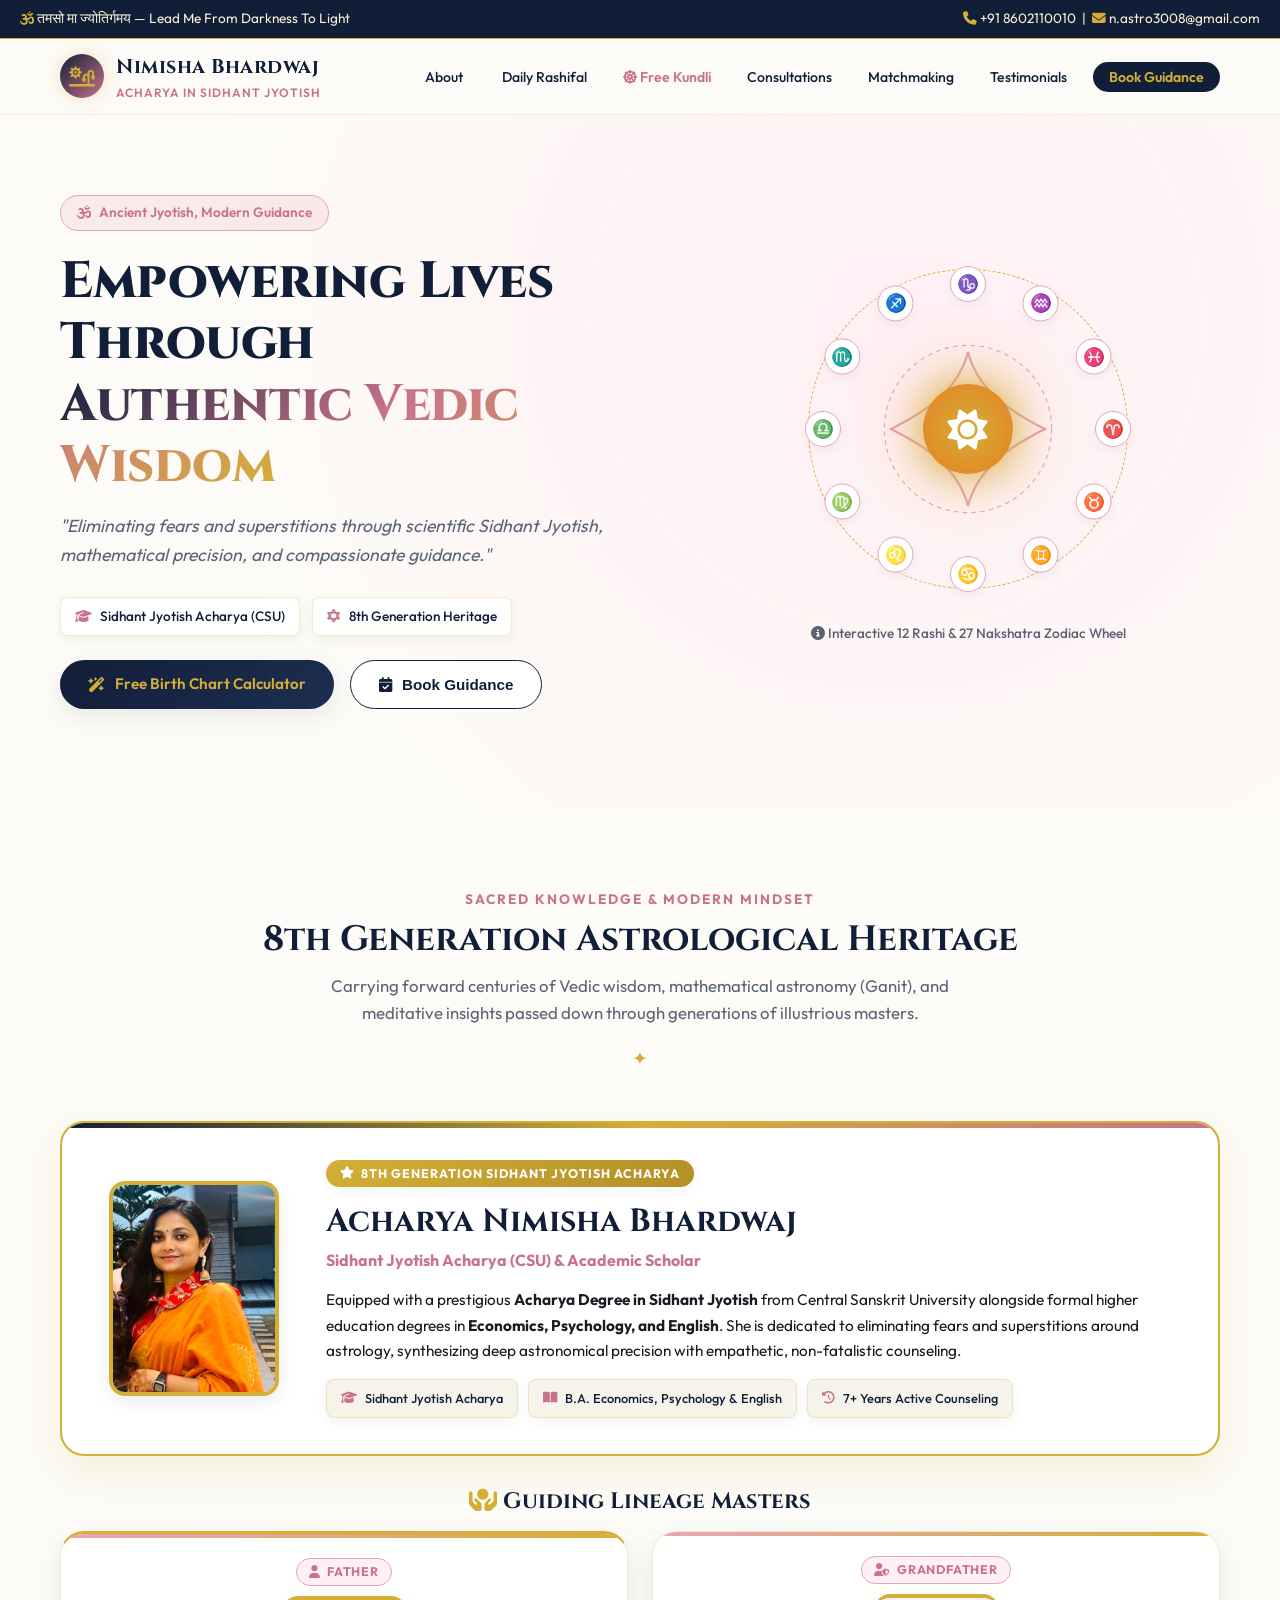
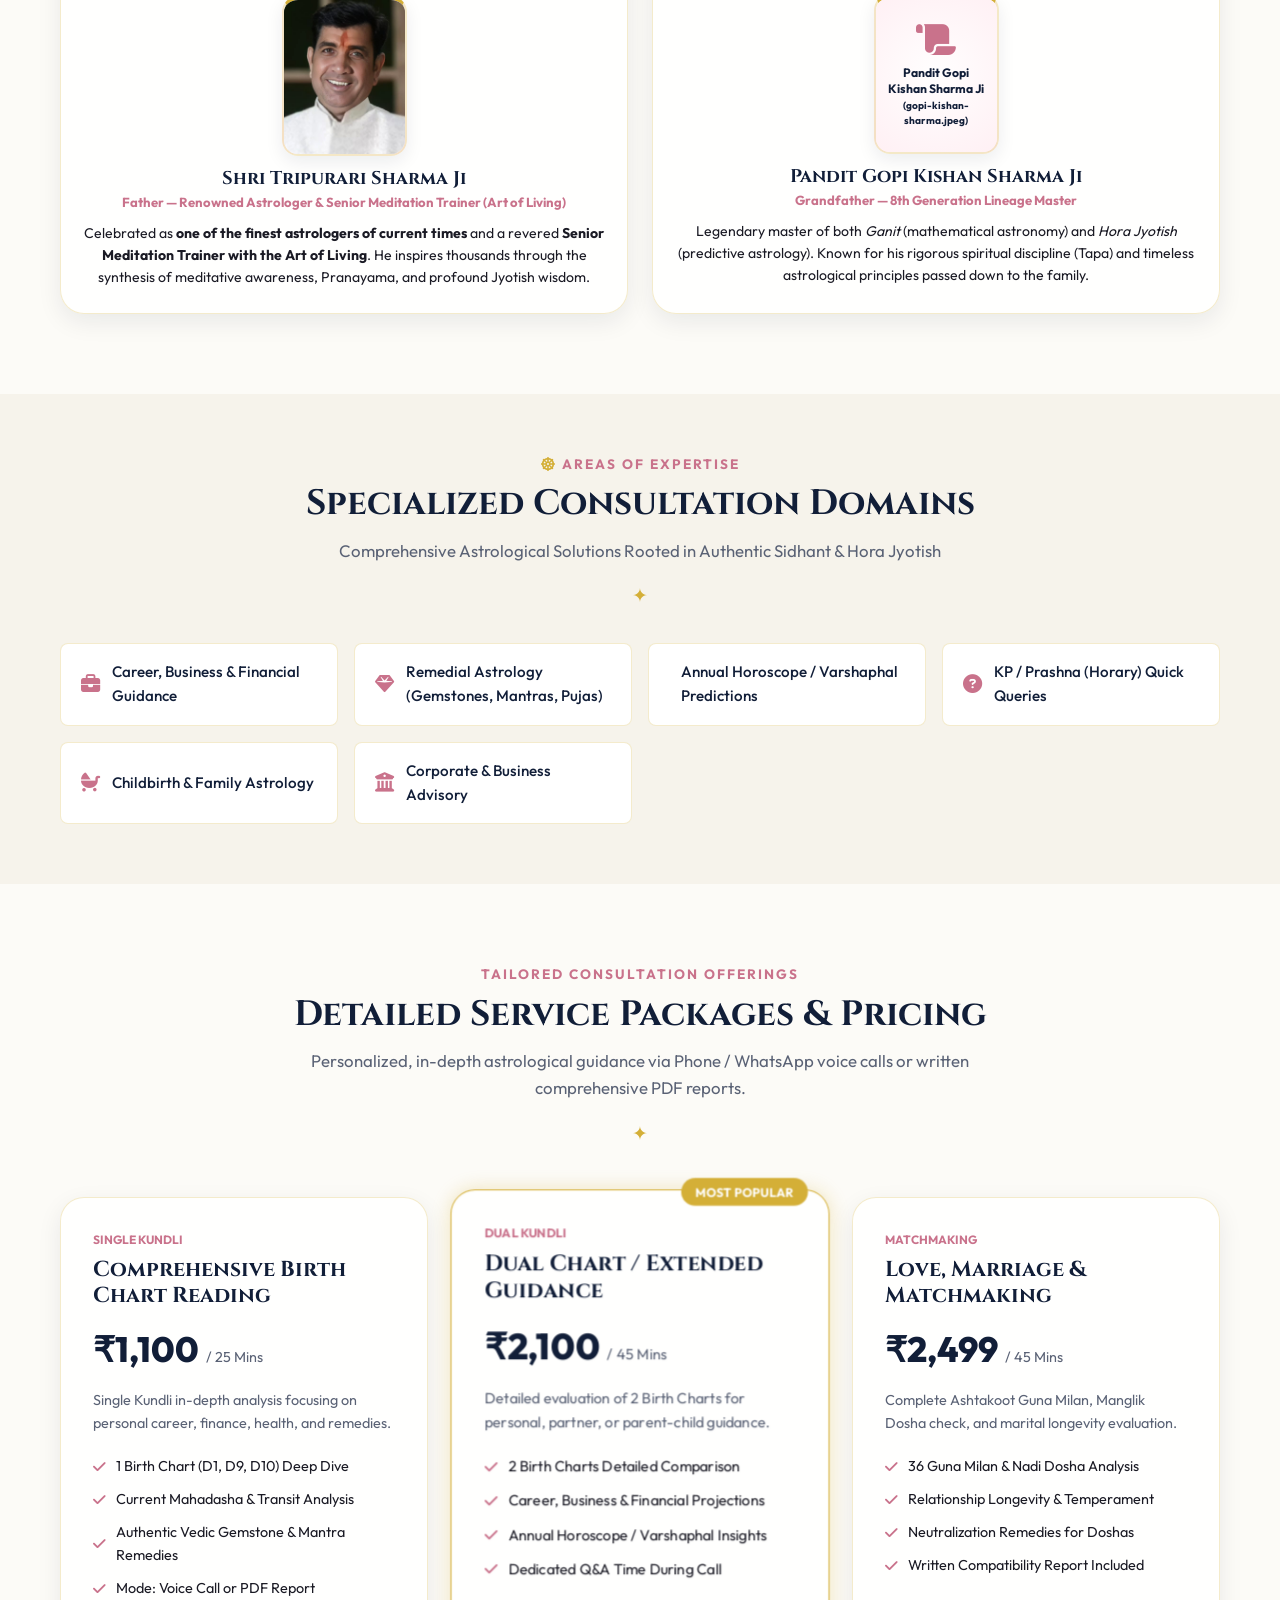
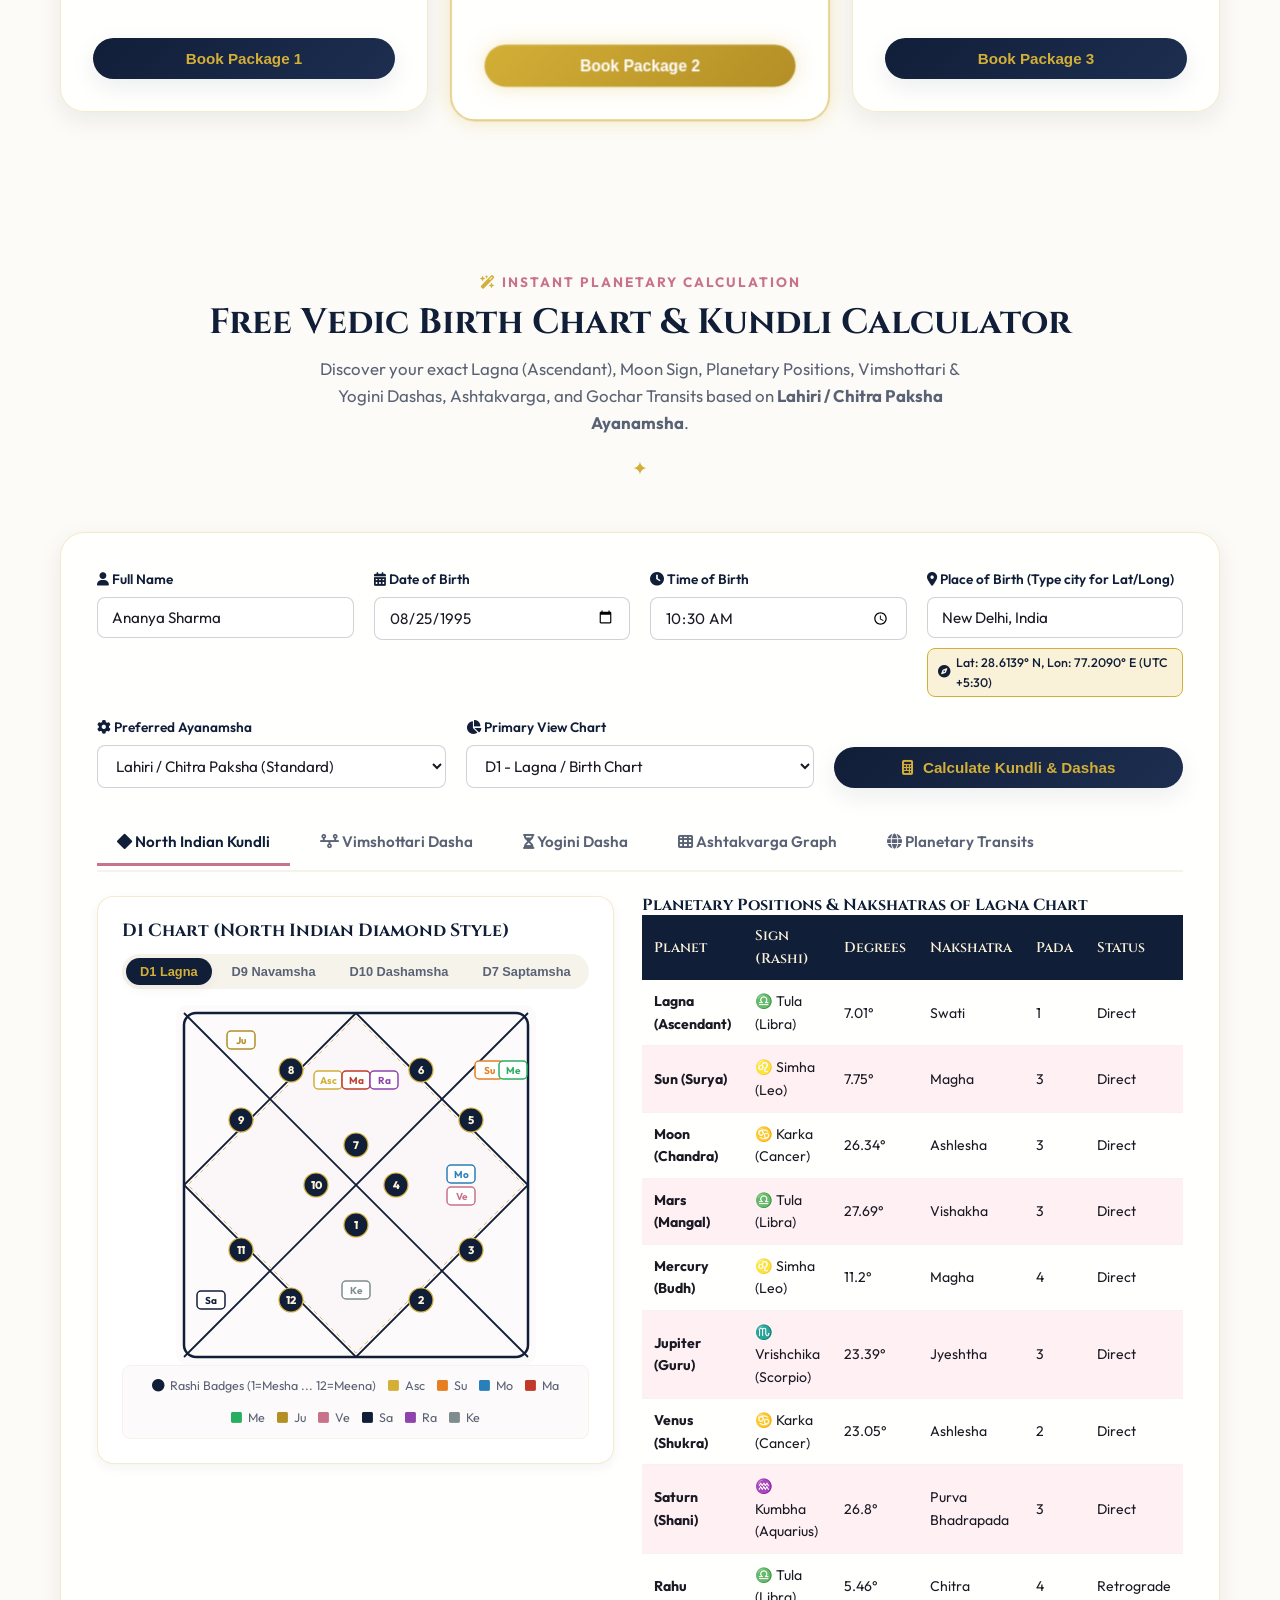
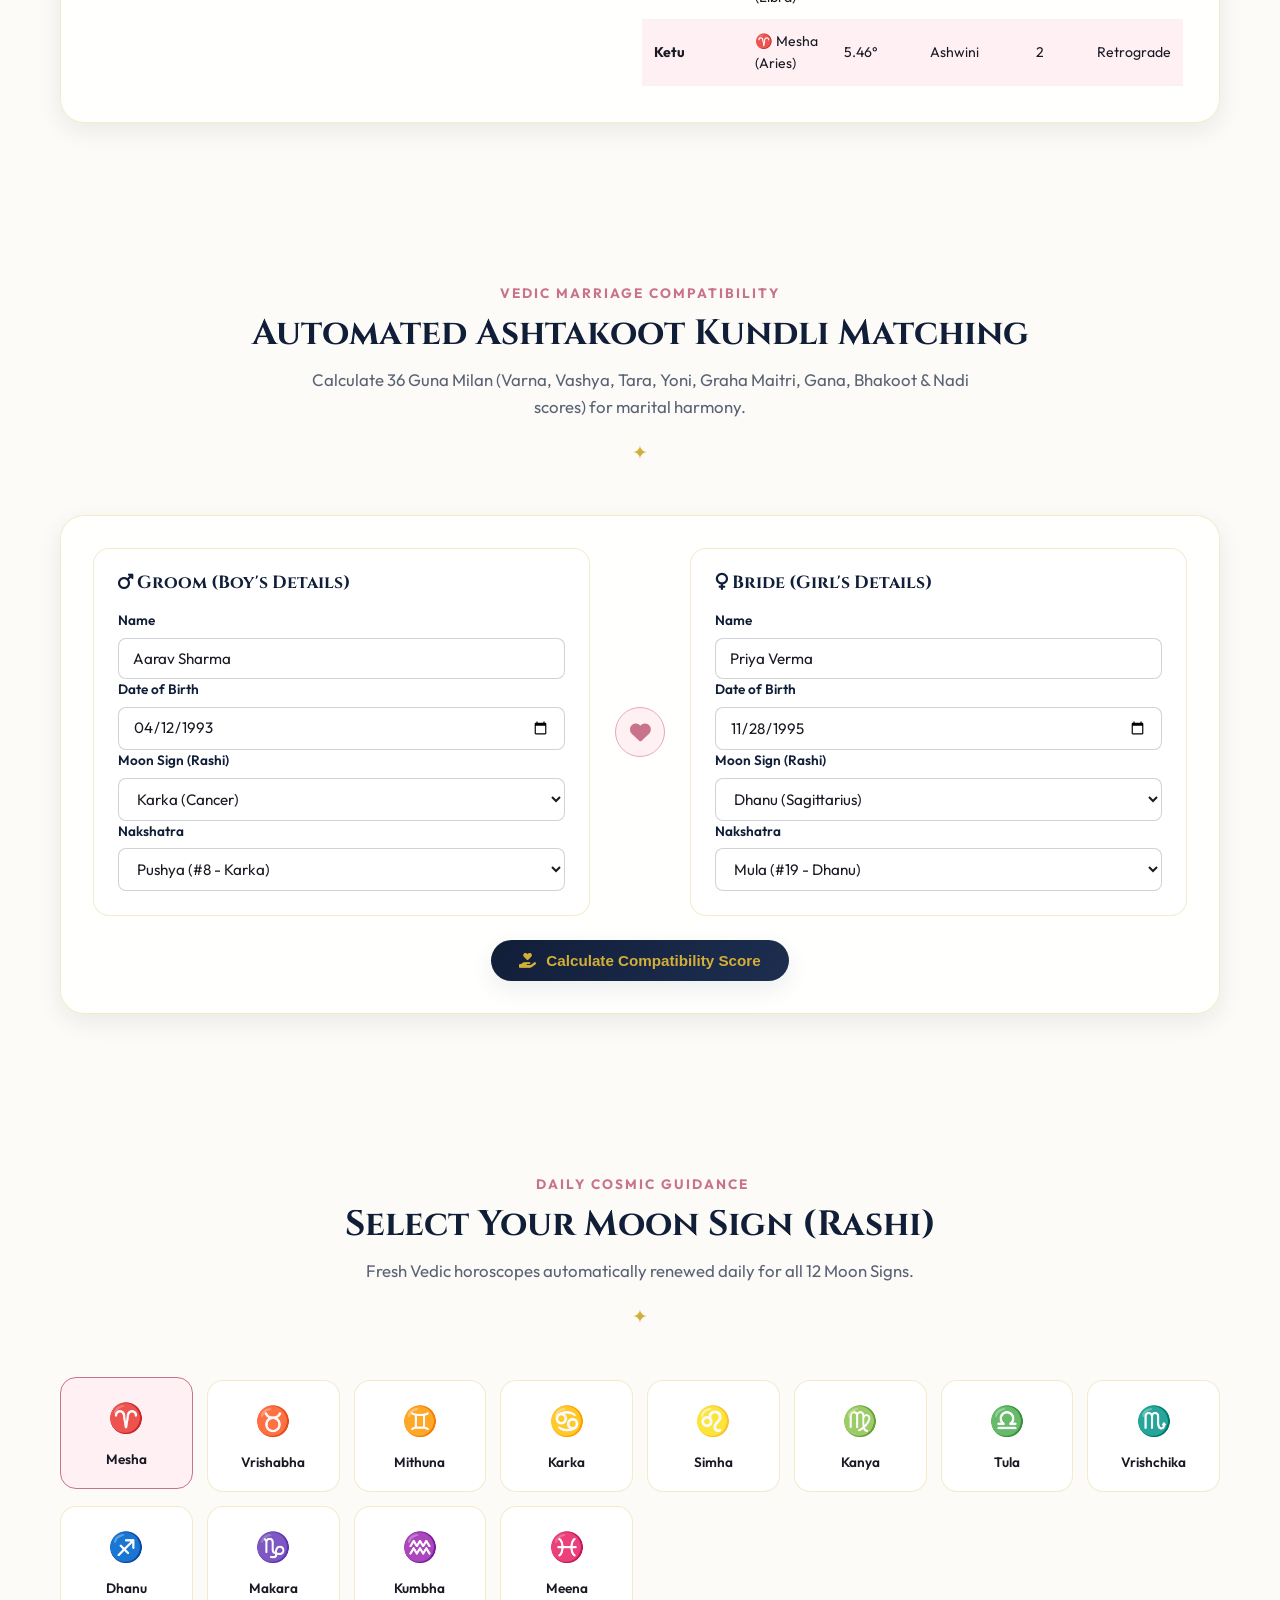
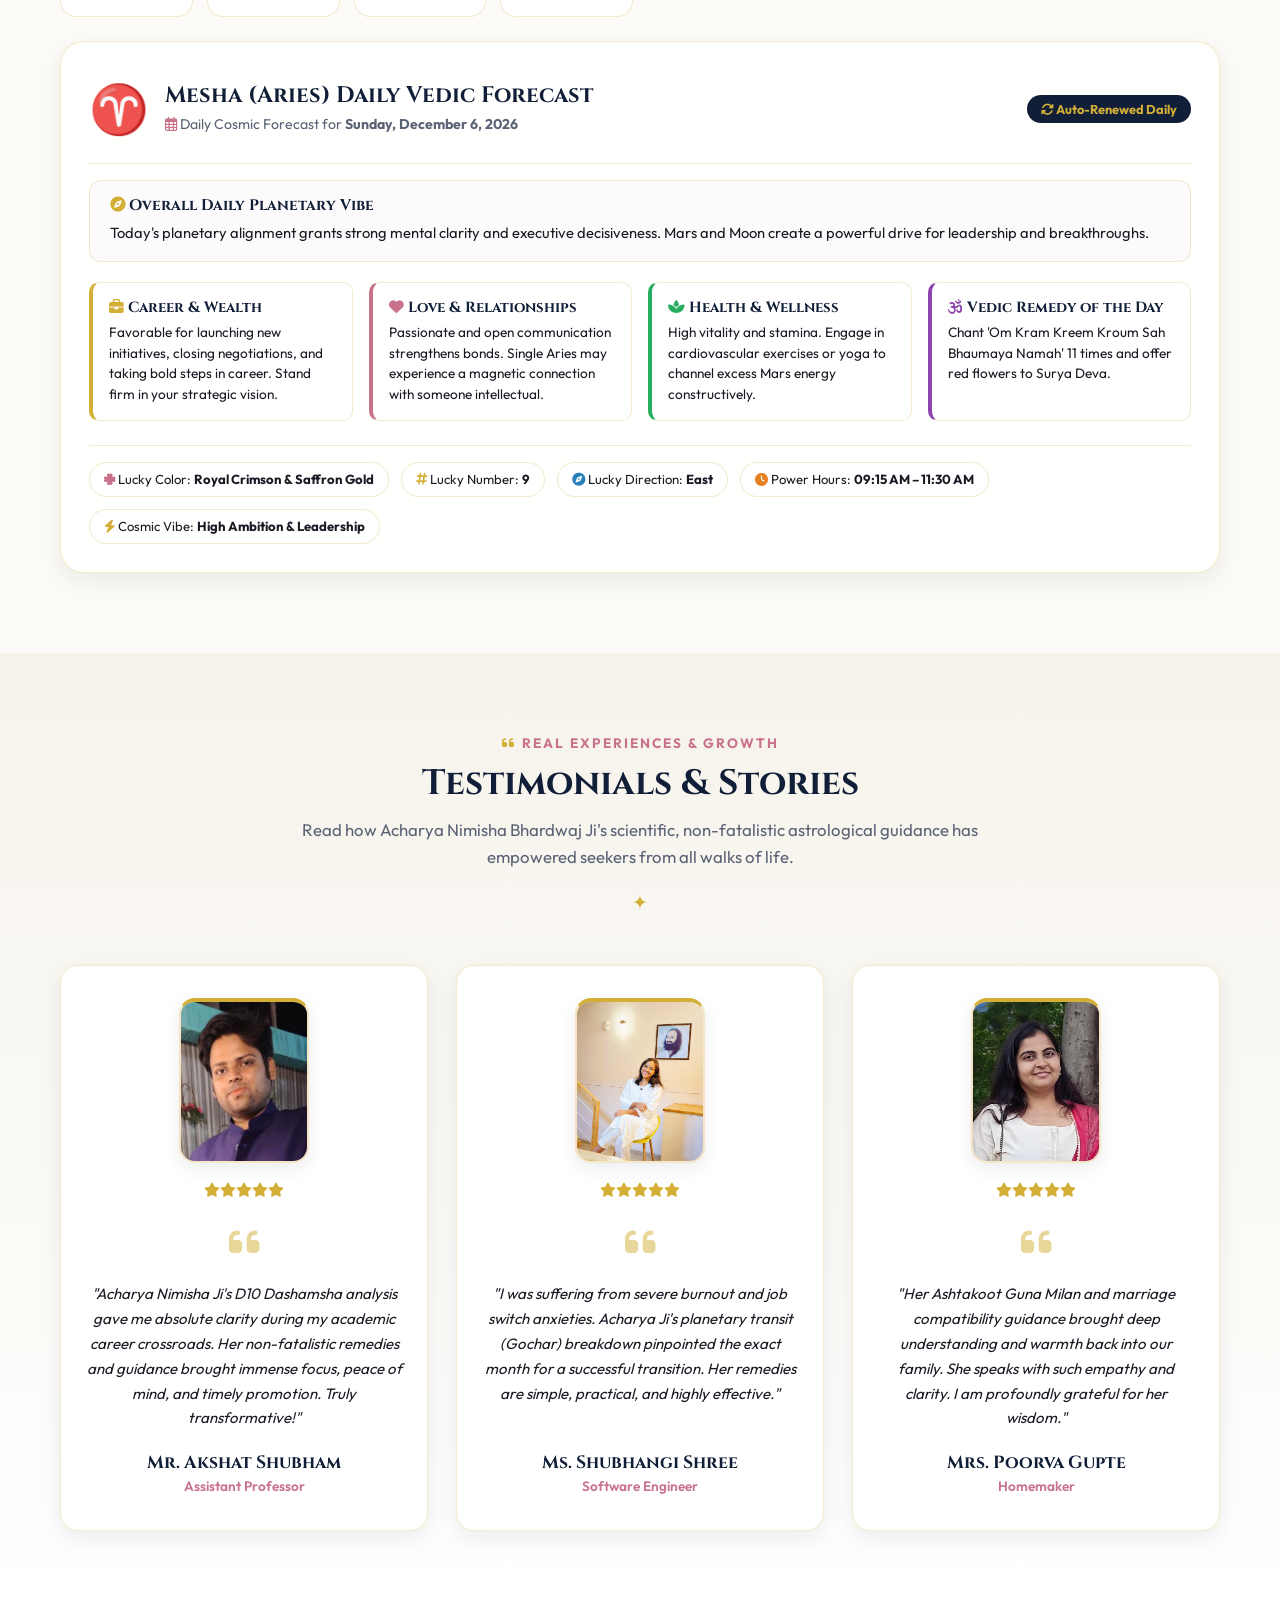
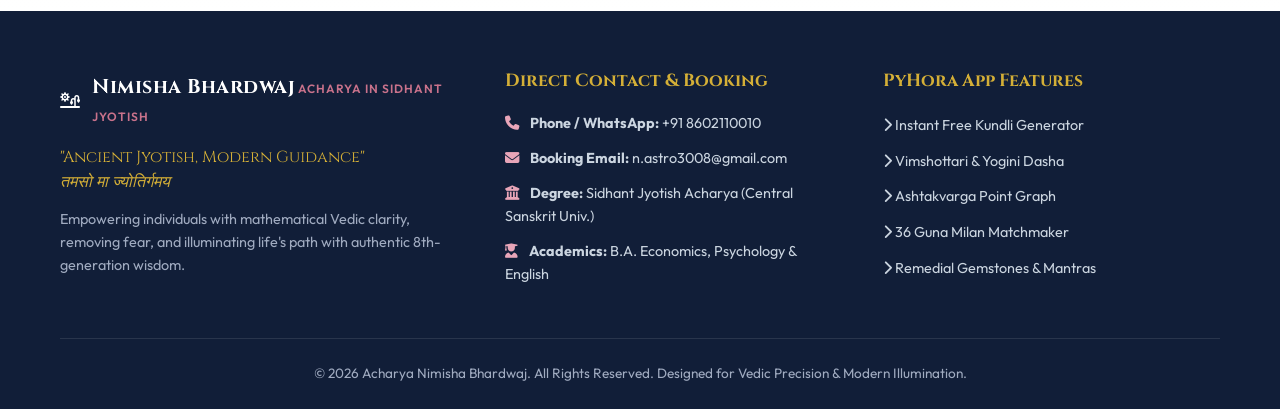
==== commit 8b7e3922: "Renamed table header to Planetary Positions & Nakshatras of Lagna Chart and fixed Vercel static imag" ====
--- a/index.html
+++ b/index.html
@@ -387,7 +387,7 @@
               </div>
 
               <div class="chart-meta-box">
-                <h4>Planetary Positions & Nakshatras</h4>
+                <h4>Planetary Positions & Nakshatras of Lagna Chart</h4>
                 <div class="table-responsive">
                   <table class="astro-table" id="planetPositionsTable">
                     <thead>
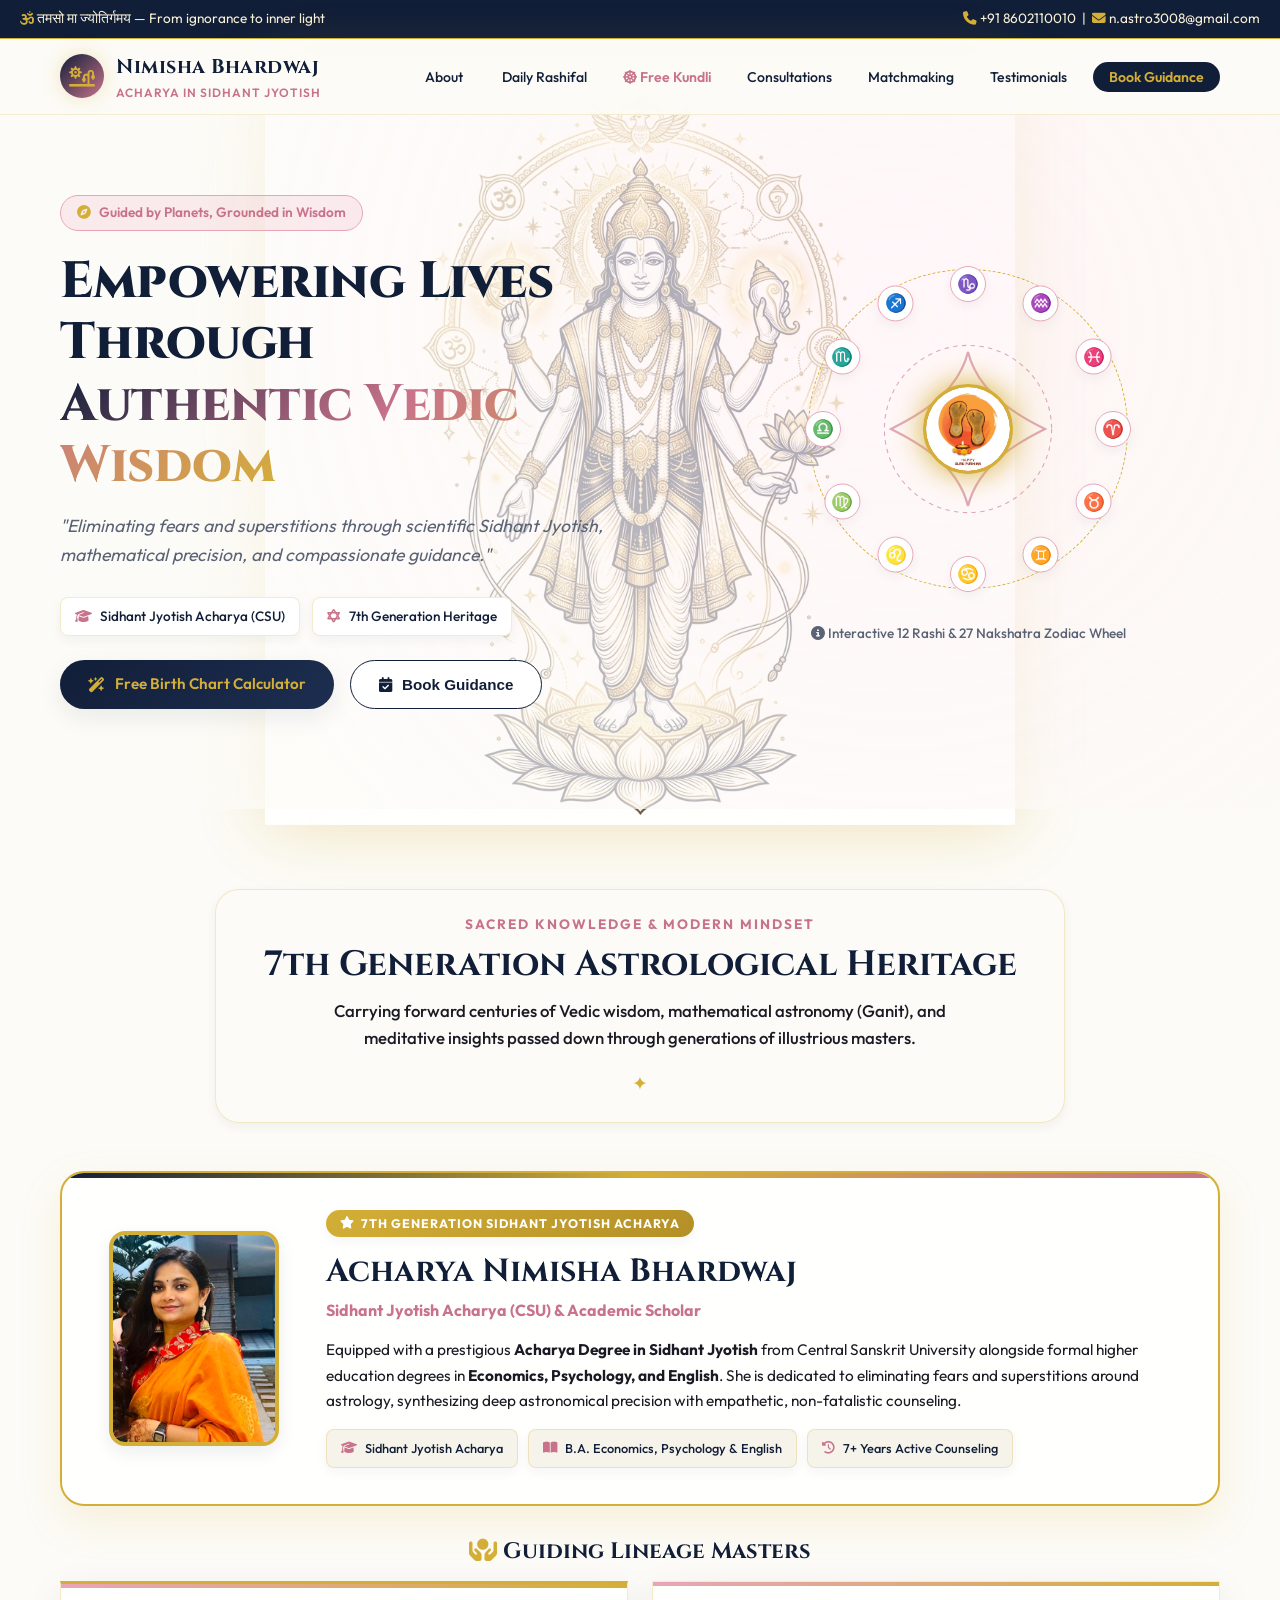
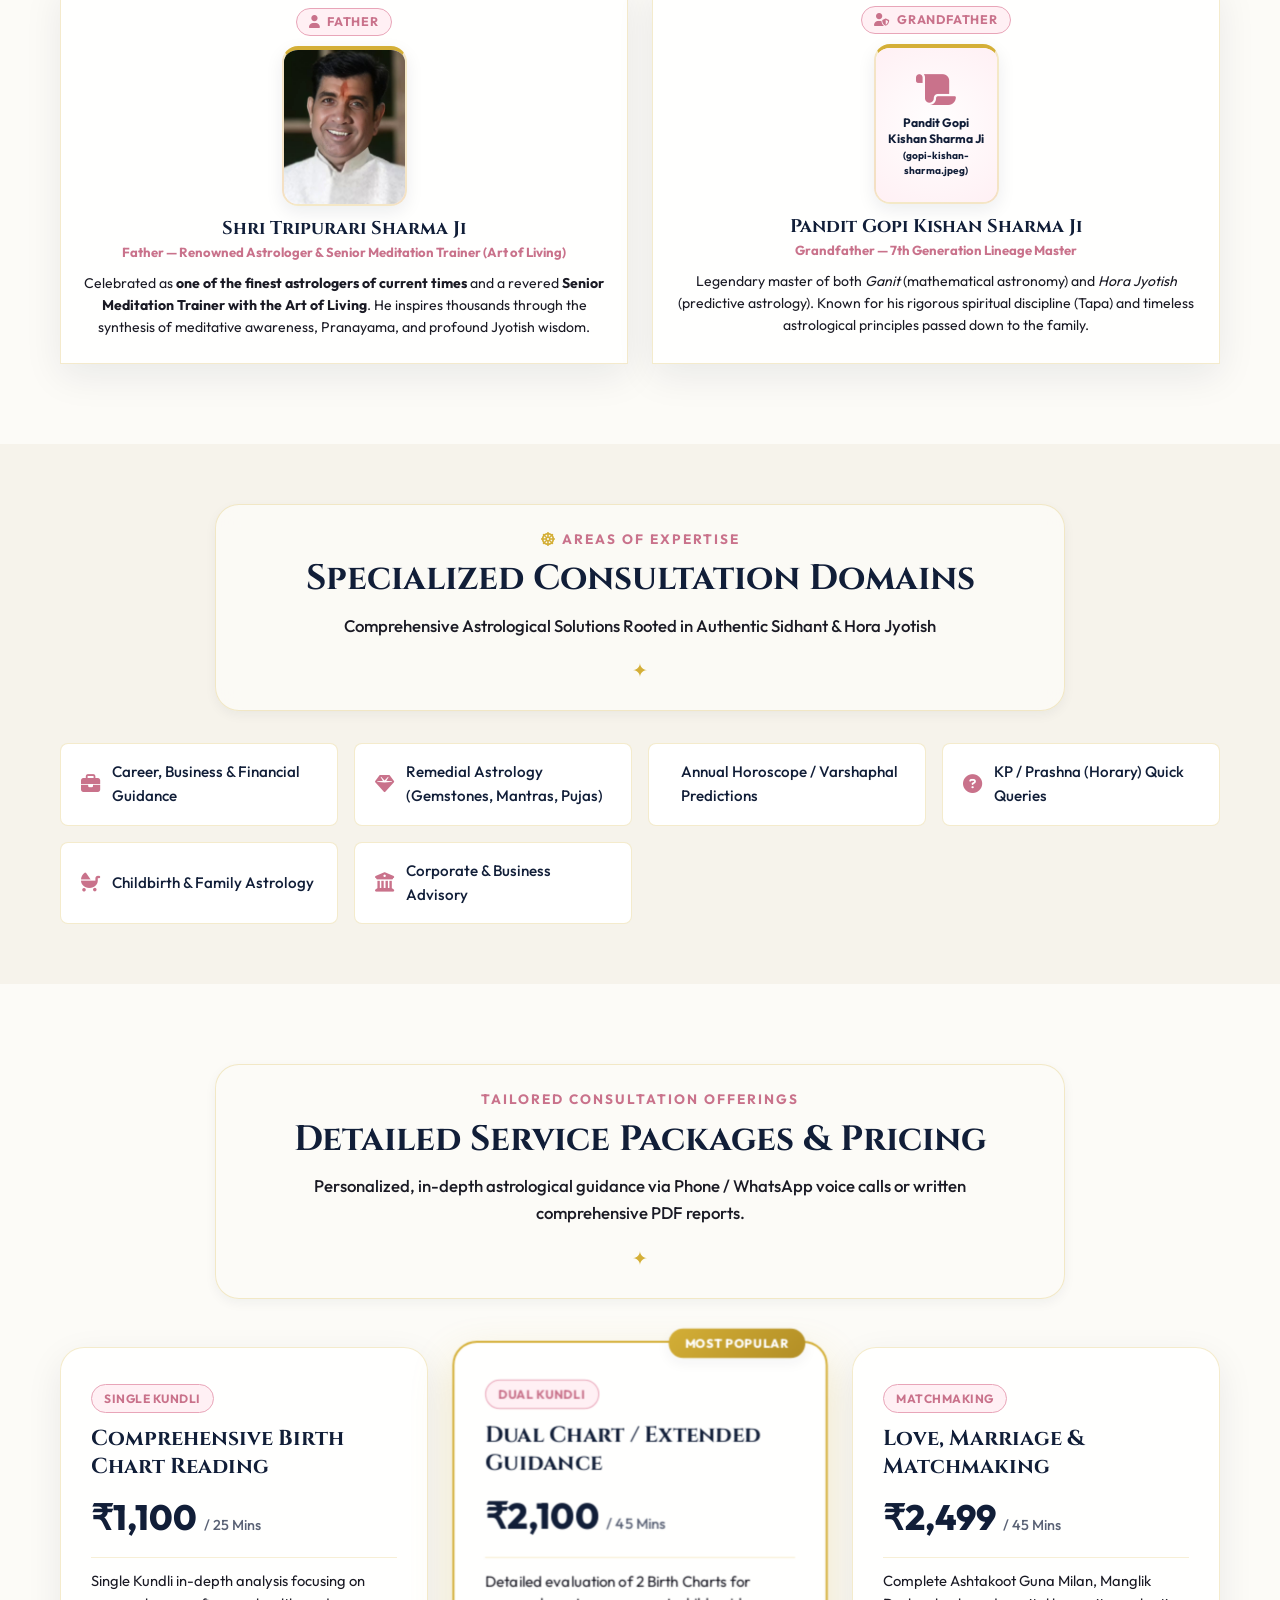
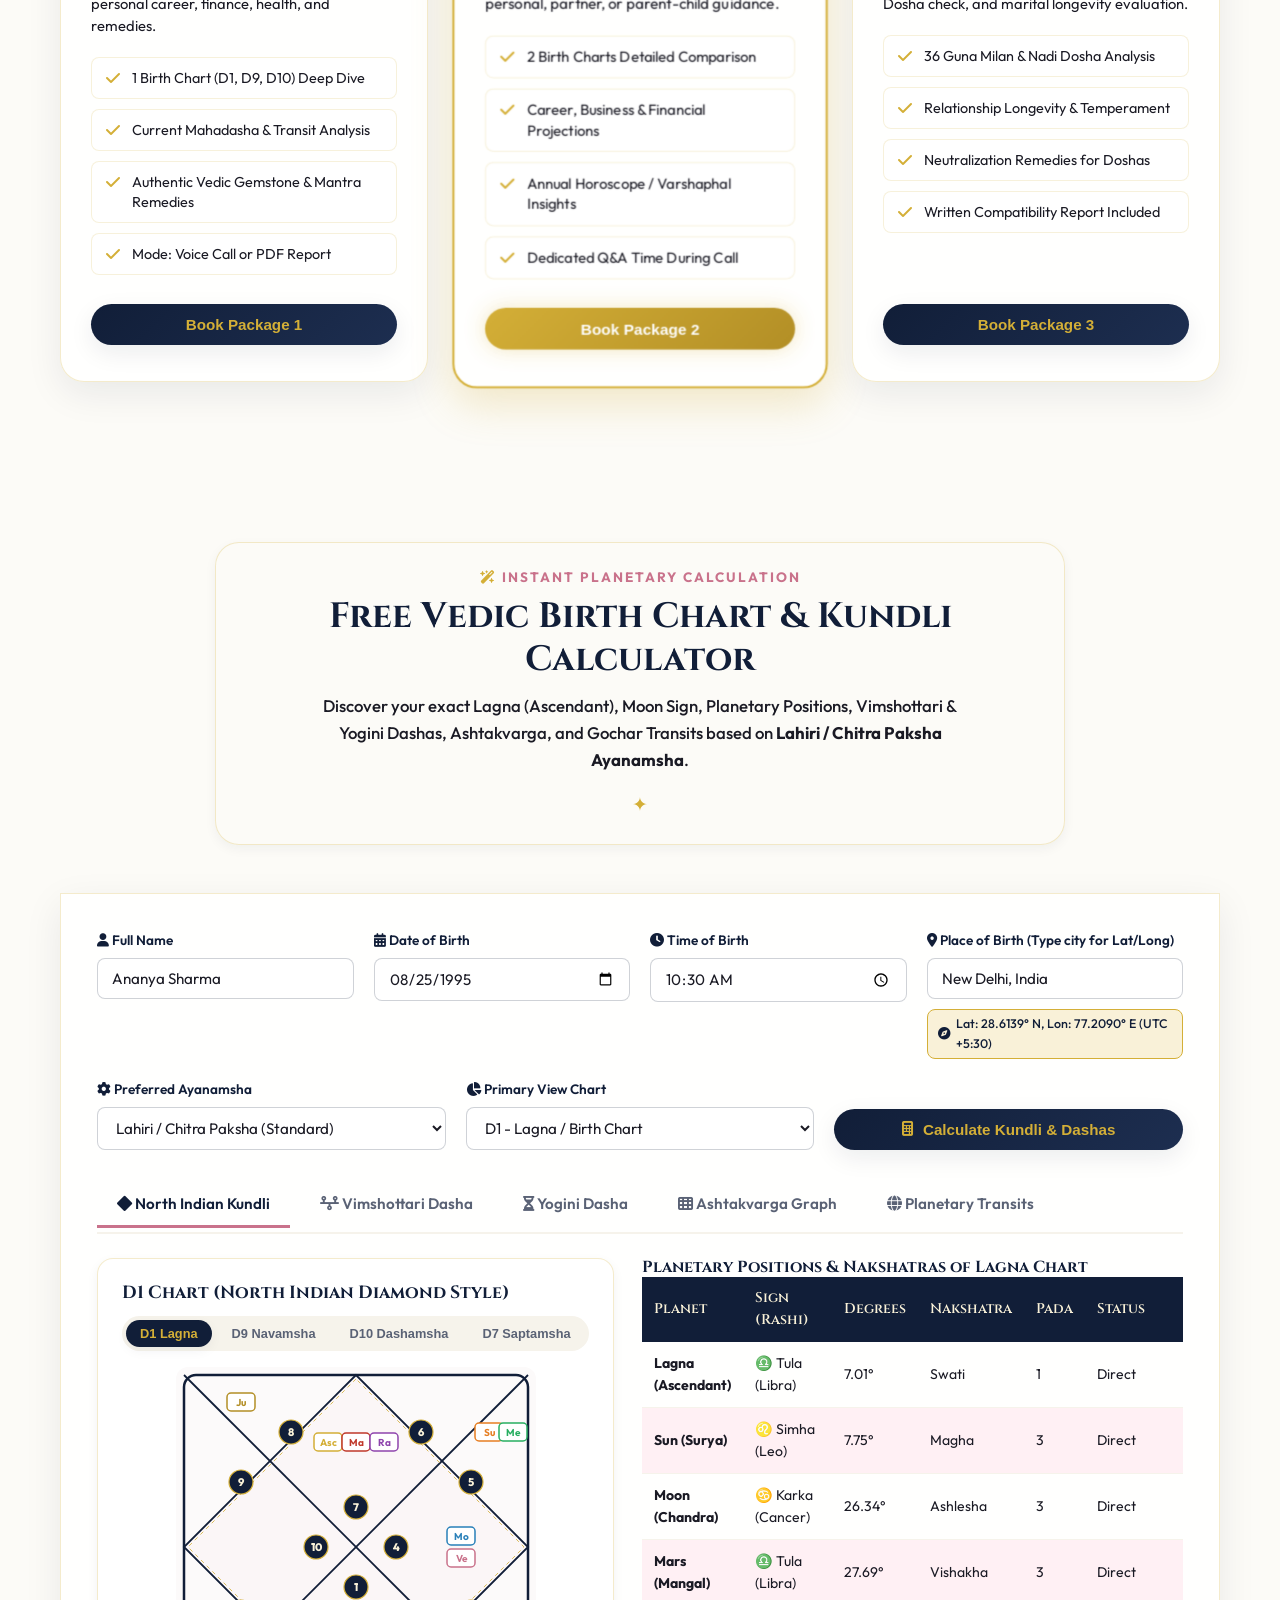
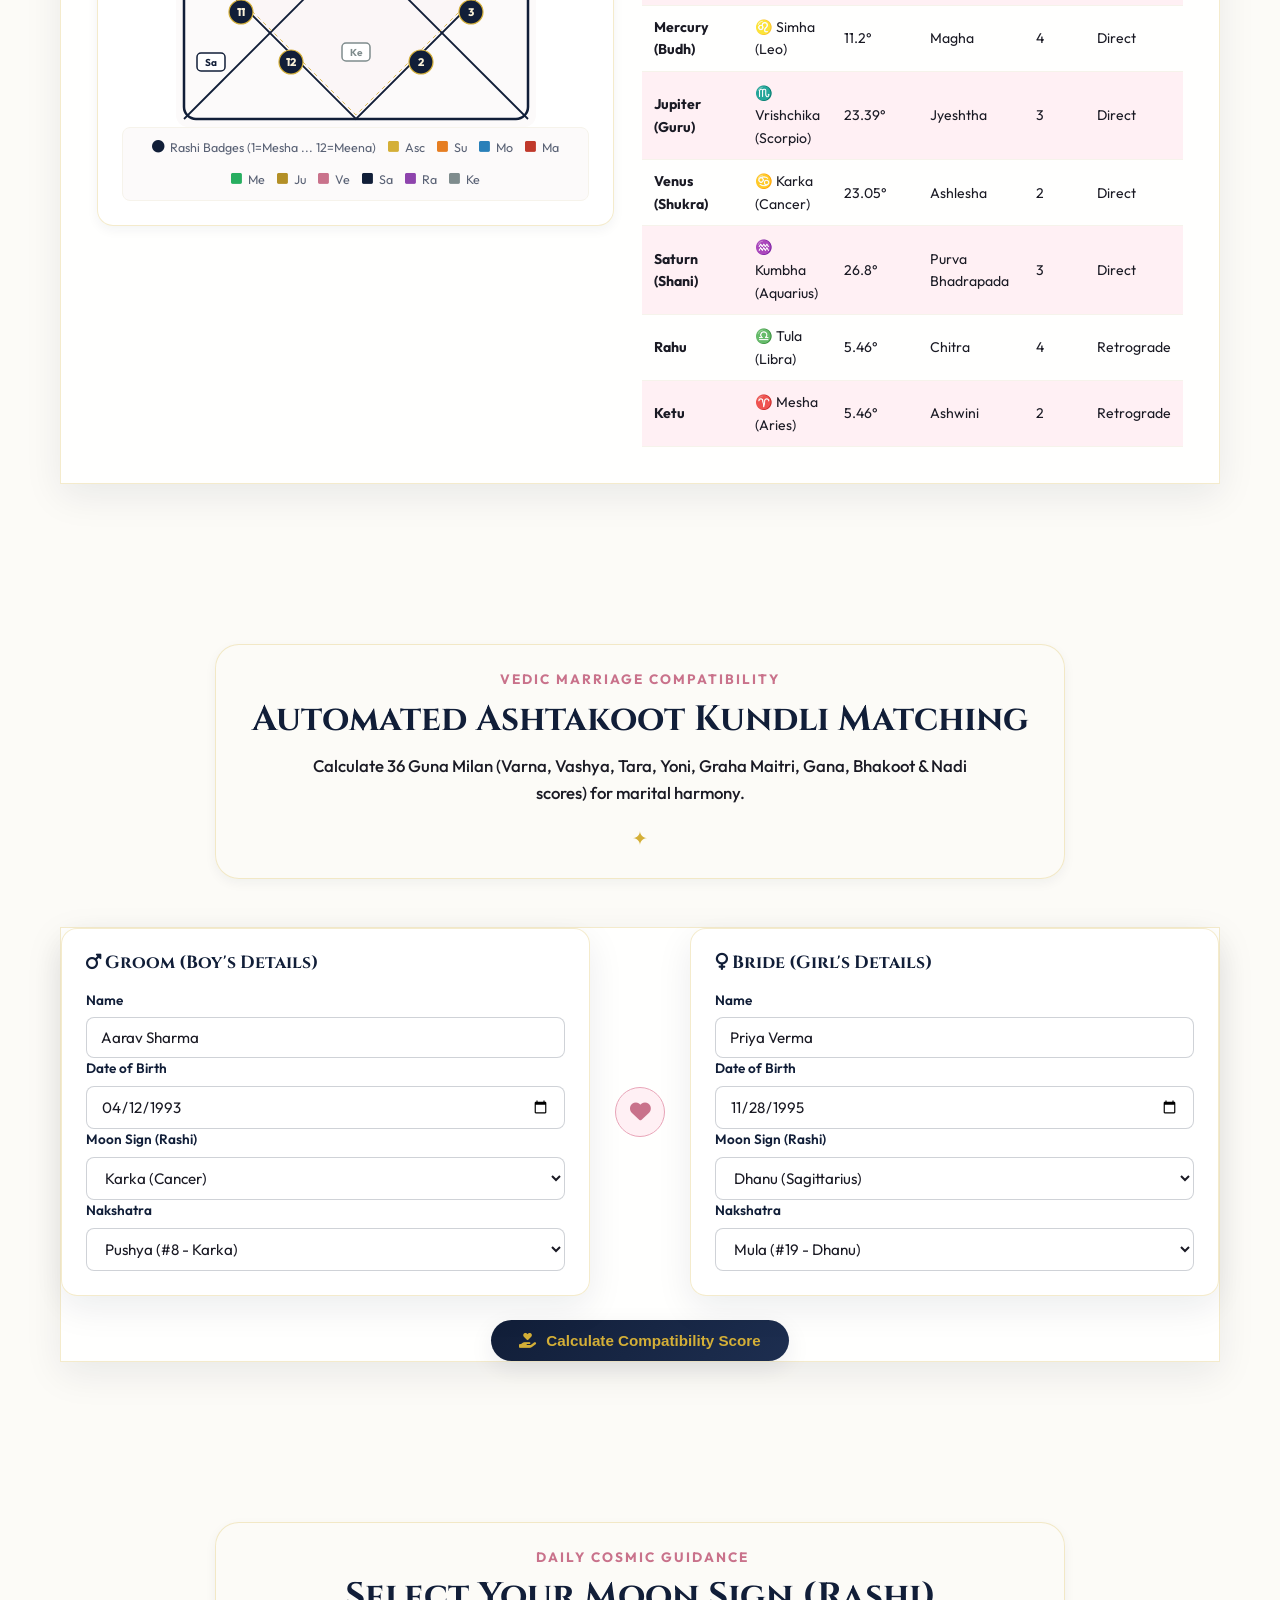
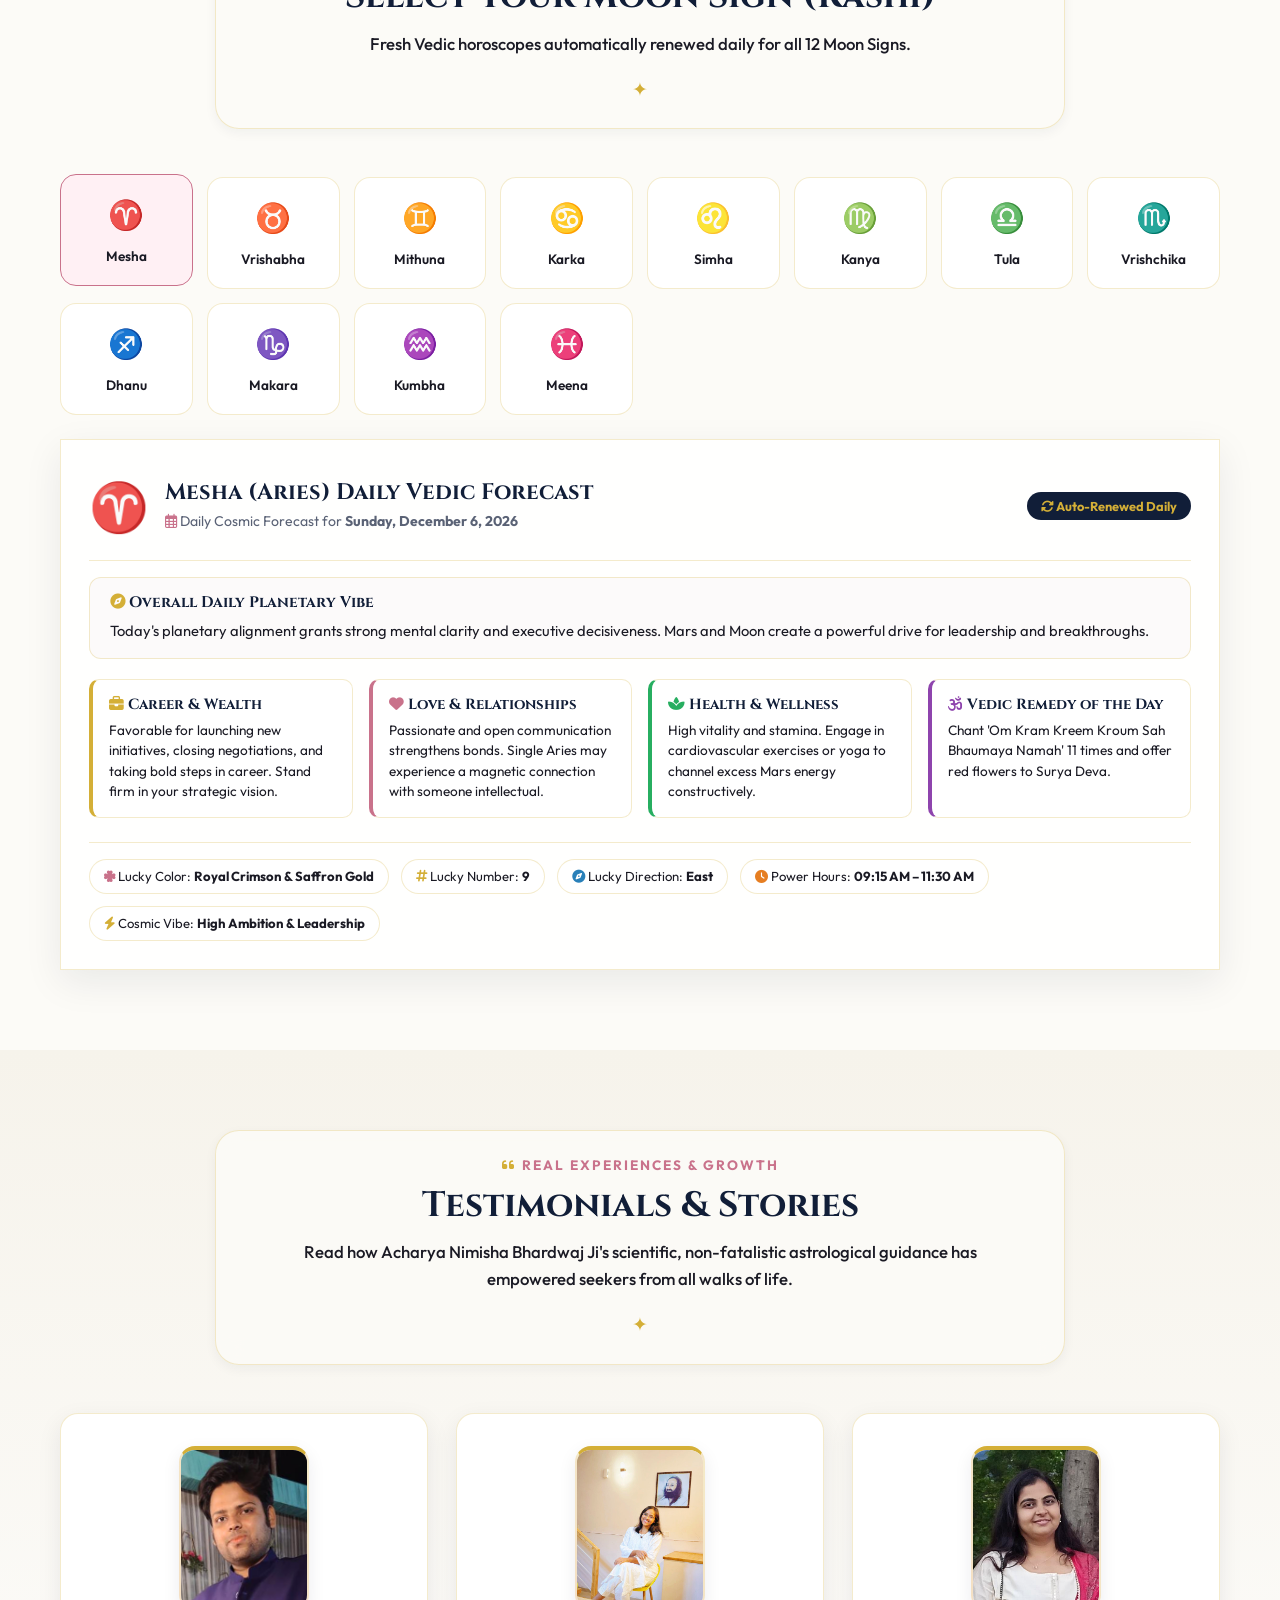
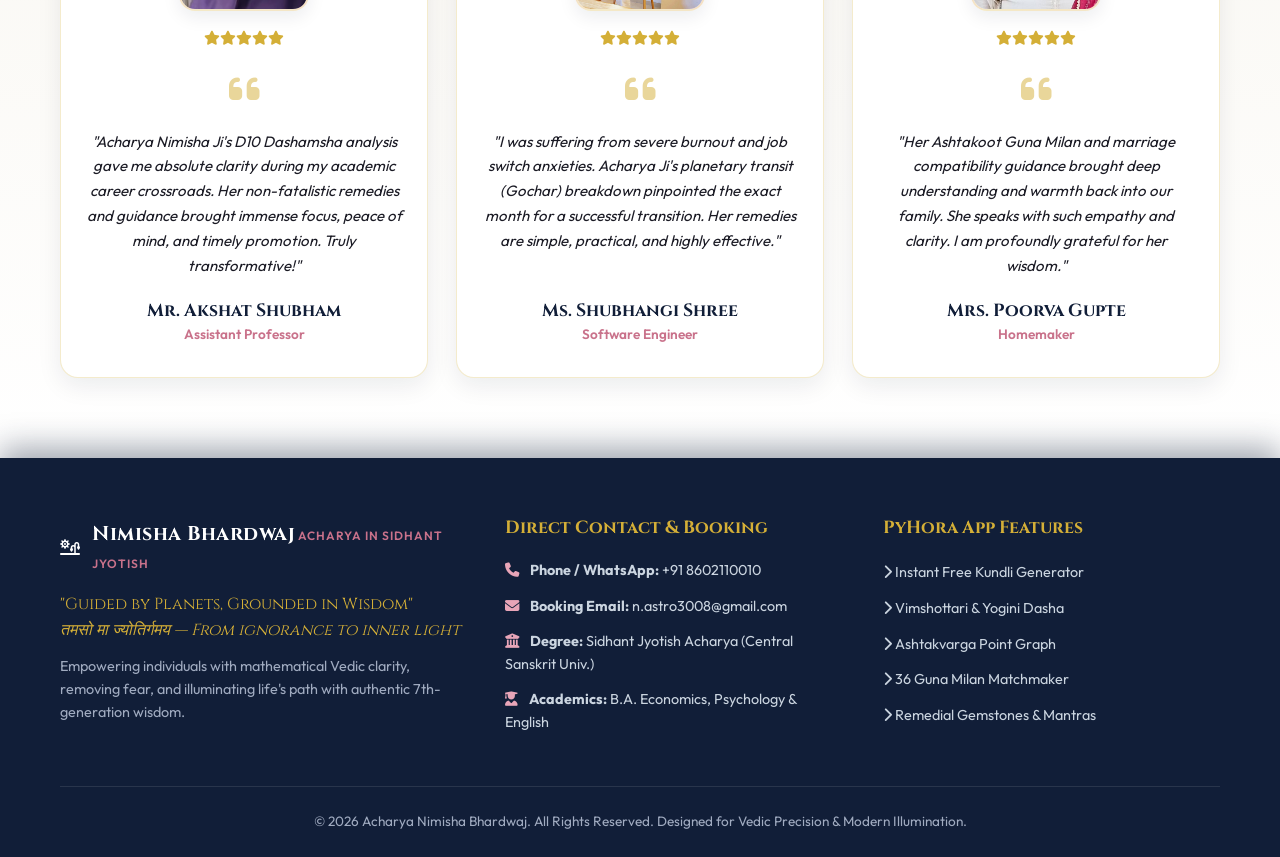
==== commit e850baa1: "Update tagline, Sanskrit text, 7th generation heritage, Lord Vishnu artwork, and Guru Paduka visual" ====
--- a/index.html
+++ b/index.html
@@ -4,7 +4,7 @@
   <meta charset="UTF-8">
   <meta name="viewport" content="width=device-width, initial-scale=1.0">
   <title>Acharya Nimisha Bhardwaj | Ancient Jyotish, Modern Guidance</title>
-  <meta name="description" content="Official Portal of Acharya Nimisha Bhardwaj (Sidhant Jyotish Acharya, Central Sanskrit University). 8th Generation Vedic Astrologer offering comprehensive Kundli readings, Vimshottari & Yogini Dasha, Ashtakvarga, and Matchmaking.">
+  <meta name="description" content="Official Portal of Acharya Nimisha Bhardwaj (Sidhant Jyotish Acharya, Central Sanskrit University). 7th Generation Vedic Astrologer offering comprehensive Kundli readings, Vimshottari & Yogini Dasha, Ashtakvarga, and Matchmaking.">
   <!-- Google Fonts -->
   <link rel="preconnect" href="https://fonts.googleapis.com">
   <link rel="preconnect" href="https://fonts.gstatic.com" crossorigin>
@@ -15,9 +15,12 @@
 </head>
 <body>
 
+  <!-- Faint Watermark Image Background (Lord Vishnu) -->
+  <div class="site-watermark-bg" aria-hidden="true"></div>
+
   <!-- Announcement Bar -->
   <div class="top-bar">
-    <span><i class="fa-solid fa-om"></i> तमसो मा ज्योतिर्गमय — Lead Me From Darkness To Light</span>
+    <span><i class="fa-solid fa-om"></i> तमसो मा ज्योतिर्गमय — From ignorance to inner light</span>
     <span class="top-contact"><i class="fa-solid fa-phone"></i> +91 8602110010 &nbsp;|&nbsp; <i class="fa-solid fa-envelope"></i> n.astro3008@gmail.com</span>
   </div>
 
@@ -52,20 +55,19 @@
 
   <!-- Hero Section with Streamlined Text & Celestial Lotus Rashi Wheel -->
   <header class="hero-section">
-    <div class="hero-bg-overlay"></div>
     <div class="hero-container">
       
       <!-- Left Column: Streamlined Concise Text & CTA -->
       <div class="hero-content">
         <div class="lineage-badge">
-          <i class="fa-solid fa-om"></i> Ancient Jyotish, Modern Guidance
+          <i class="fa-solid fa-compass" style="color:var(--vedic-gold);"></i> Guided by Planets, Grounded in Wisdom
         </div>
         <h1 class="hero-title">Empowering Lives Through<br><span class="gradient-text">Authentic Vedic Wisdom</span></h1>
         <p class="hero-slogan">"Eliminating fears and superstitions through scientific Sidhant Jyotish, mathematical precision, and compassionate guidance."</p>
         
         <div class="hero-credentials" style="margin-bottom:24px;">
           <div class="cred-chip"><i class="fa-solid fa-graduation-cap"></i> Sidhant Jyotish Acharya (CSU)</div>
-          <div class="cred-chip"><i class="fa-solid fa-star-of-david"></i> 8th Generation Heritage</div>
+          <div class="cred-chip"><i class="fa-solid fa-star-of-david"></i> 7th Generation Heritage</div>
         </div>
 
         <div class="hero-cta-group">
@@ -74,12 +76,11 @@
         </div>
       </div>
 
-      <!-- Right Column: Interactive Sun Core & 12 Rashi Zodiac Wheel -->
+      <!-- Right Column: Interactive Sun Core with Sacred Guru Paduka & 12 Rashi Zodiac Wheel -->
       <div class="hero-visual">
         <div class="celestial-system">
-          <div class="sun-core">
-            <div class="sun-glow"></div>
-            <i class="fa-solid fa-sun"></i>
+          <div class="sun-core" style="overflow:hidden; border:3px solid var(--vedic-gold); box-shadow:0 0 30px var(--vedic-gold);">
+            <img src="images/GuruPaduka.jpg" alt="Guru Paduka" style="width:100%; height:100%; object-fit:cover; border-radius:50%;">
           </div>
           <div class="lotus-svg-container">
             <svg viewBox="0 0 100 100" class="lotus-svg">
@@ -113,7 +114,7 @@
     <div class="container">
       <div class="section-header text-center">
         <span class="section-subtitle">Sacred Knowledge & Modern Mindset</span>
-        <h2 class="section-title">8th Generation Astrological Heritage</h2>
+        <h2 class="section-title">7th Generation Astrological Heritage</h2>
         <p class="section-desc">Carrying forward centuries of Vedic wisdom, mathematical astronomy (Ganit), and meditative insights passed down through generations of illustrious masters.</p>
         <div class="title-divider"><span>✦</span></div>
       </div>
@@ -131,7 +132,7 @@
         </div>
 
         <div>
-          <div class="featured-consultant-badge"><i class="fa-solid fa-star"></i> 8th Generation Sidhant Jyotish Acharya</div>
+          <div class="featured-consultant-badge"><i class="fa-solid fa-star"></i> 7th Generation Sidhant Jyotish Acharya</div>
           <h2 style="color:var(--cosmic-blue); margin:4px 0 6px 0; font-size:2rem; font-family:var(--font-serif);">Acharya Nimisha Bhardwaj</h2>
           <p style="color:var(--primary-pink-dark); font-weight:700; font-size:1rem; margin-bottom:14px;">Sidhant Jyotish Acharya (CSU) & Academic Scholar</p>
           <p style="font-size:0.96rem; line-height:1.65; color:var(--text-dark); margin-bottom:16px;">
@@ -146,7 +147,7 @@
       </div>
 
       <!-- Supporting Heritage Lineage Masters Grid (Father & Grandfather - Smaller Cards) -->
-      <div style="text-center; margin:32px 0 16px 0;">
+      <div style="text-align:center; margin:32px 0 16px 0;">
         <h3 class="text-center" style="font-size:1.4rem; color:var(--cosmic-blue);"><i class="fa-solid fa-hands-holding-circle" style="color:var(--vedic-gold);"></i> Guiding Lineage Masters</h3>
       </div>
 
@@ -177,7 +178,7 @@
             </div>
           </div>
           <h3 style="color:var(--cosmic-blue); margin-bottom:2px; font-size:1.15rem;">Pandit Gopi Kishan Sharma Ji</h3>
-          <p style="color:var(--primary-pink-dark); font-weight:700; font-size:0.82rem; margin-bottom:10px;">Grandfather — 8th Generation Lineage Master</p>
+          <p style="color:var(--primary-pink-dark); font-weight:700; font-size:0.82rem; margin-bottom:10px;">Grandfather — 7th Generation Lineage Master</p>
           <p style="font-size:0.88rem; line-height:1.55; color:var(--text-dark);">Legendary master of both <em>Ganit</em> (mathematical astronomy) and <em>Hora Jyotish</em> (predictive astrology). Known for his rigorous spiritual discipline (Tapa) and timeless astrological principles passed down to the family.</p>
         </div>
       </div>
@@ -849,8 +850,8 @@
               <span class="brand-title">Acharya in Sidhant Jyotish</span>
             </div>
           </div>
-          <p class="footer-tagline">"Ancient Jyotish, Modern Guidance"<br><em>तमसो मा ज्योतिर्गमय</em></p>
-          <p class="footer-bio">Empowering individuals with mathematical Vedic clarity, removing fear, and illuminating life's path with authentic 8th-generation wisdom.</p>
+          <p class="footer-tagline">"Guided by Planets, Grounded in Wisdom"<br><em>तमसो मा ज्योतिर्गमय — From ignorance to inner light</em></p>
+          <p class="footer-bio">Empowering individuals with mathematical Vedic clarity, removing fear, and illuminating life's path with authentic 7th-generation wisdom.</p>
         </div>
 
         <div class="footer-col">
--- a/styles.css
+++ b/styles.css
@@ -58,6 +58,26 @@
   overflow-x: hidden;
 }
 
+/* Divine Lord Vishnu Background Artwork (Crisp, High Visibility — No Faintness) */
+.site-watermark-bg {
+  position: fixed;
+  top: 50%;
+  left: 50%;
+  transform: translate(-50%, -50%);
+  width: 85vw;
+  max-width: 750px;
+  height: 85vh;
+  max-height: 750px;
+  background-image: url('images/lord-vishnu-bg.png');
+  background-repeat: no-repeat;
+  background-position: center center;
+  background-size: contain;
+  opacity: 0.85; /* Full crisp & vibrant visibility - non-faint */
+  pointer-events: none;
+  z-index: 0;
+  filter: drop-shadow(0 0 35px rgba(212, 175, 55, 0.4));
+}
+
 /* Typography */
 h1, h2, h3, h4, h5 {
   font-family: var(--font-serif);
@@ -222,7 +242,7 @@
 .hero-section {
   position: relative;
   padding: 80px 0 100px;
-  background: radial-gradient(circle at 70% 30%, var(--primary-pink-light) 0%, var(--bg-cream) 70%);
+  background: radial-gradient(circle at 70% 30%, rgba(255, 240, 244, 0.6) 0%, rgba(252, 251, 247, 0.7) 70%);
   overflow: hidden;
 }
 
@@ -460,24 +480,45 @@
   font-weight: 500;
 }
 
-/* Glass Card */
-.glass-card {
-  background: var(--card-bg);
-  backdrop-filter: blur(16px);
+/* Unified Translucent Glassmorphism Surface System */
+.glass-card,
+.nimisha-featured-card,
+.calculator-card,
+.chart-box,
+.match-partner-box,
+.dasha-item,
+.yogini-card,
+.pricing-card {
+  background: rgba(255, 255, 255, 0.86) !important;
+  backdrop-filter: blur(14px);
+  -webkit-backdrop-filter: blur(14px);
   border: 1px solid var(--card-border);
-  border-radius: var(--radius-lg);
-  padding: 32px;
-  box-shadow: var(--shadow-md);
+  box-shadow: 0 12px 36px rgba(17, 30, 56, 0.08);
   transition: var(--transition);
 }
 
-.glass-card:hover {
+.glass-card:hover,
+.nimisha-featured-card:hover,
+.pricing-card:hover {
+  background: rgba(255, 255, 255, 0.90) !important;
   box-shadow: var(--shadow-lg);
 }
 
-/* Section Header */
+/* Section Header with Soft Translucent Frosted Shield */
 .section-header {
   margin-bottom: 48px;
+  position: relative;
+  z-index: 2;
+  background: rgba(252, 251, 247, 0.85);
+  backdrop-filter: blur(12px);
+  -webkit-backdrop-filter: blur(12px);
+  padding: 24px 32px;
+  border-radius: var(--radius-lg);
+  border: 1px solid var(--card-border);
+  box-shadow: var(--shadow-sm);
+  max-width: 850px;
+  margin-left: auto;
+  margin-right: auto;
 }
 
 .section-subtitle {
@@ -497,10 +538,11 @@
 }
 
 .section-desc {
-  color: var(--text-muted);
+  color: var(--text-dark);
   max-width: 680px;
   margin: 0 auto;
   font-size: 1.05rem;
+  font-weight: 500;
 }
 
 .title-divider {
@@ -1090,7 +1132,7 @@
   color: var(--cosmic-blue);
 }
 
-/* Pricing Grid */
+/* Pricing Grid & Card Enhancements */
 .pricing-grid {
   display: grid;
   grid-template-columns: repeat(auto-fit, minmax(300px, 1fr));
@@ -1102,39 +1144,52 @@
   display: flex;
   flex-direction: column;
   position: relative;
+  padding: 36px 30px !important;
+  text-align: left;
+  border-radius: var(--radius-lg);
 }
 
 .featured-pkg {
-  border-color: var(--vedic-gold);
-  transform: scale(1.03);
-  box-shadow: var(--shadow-gold);
+  border: 2px solid var(--vedic-gold) !important;
+  transform: scale(1.02);
+  box-shadow: 0 16px 40px rgba(212, 175, 55, 0.25) !important;
 }
 
 .featured-ribbon {
   position: absolute;
-  top: -12px;
+  top: -14px;
   right: 20px;
-  background: var(--vedic-gold);
+  background: linear-gradient(135deg, var(--vedic-gold), #B38F26);
   color: #fff;
   font-size: 0.75rem;
-  font-weight: 700;
-  padding: 4px 14px;
+  font-weight: 800;
+  padding: 5px 16px;
   border-radius: 20px;
   text-transform: uppercase;
+  letter-spacing: 0.5px;
+  box-shadow: var(--shadow-sm);
 }
 
 .card-badge {
   display: inline-block;
+  align-self: flex-start;
   font-size: 0.75rem;
   font-weight: 700;
   text-transform: uppercase;
   color: var(--primary-pink-dark);
-  margin-bottom: 8px;
+  background: var(--primary-pink-light);
+  border: 1px solid var(--primary-pink);
+  padding: 4px 12px;
+  border-radius: 16px;
+  margin-bottom: 12px;
+  letter-spacing: 0.5px;
 }
 
 .package-name {
   font-size: 1.35rem;
-  margin-bottom: 12px;
+  margin-bottom: 8px;
+  color: var(--cosmic-blue);
+  line-height: 1.3;
 }
 
 .package-price {
@@ -1142,36 +1197,51 @@
   font-weight: 800;
   color: var(--cosmic-blue);
   margin-bottom: 12px;
+  padding-bottom: 12px;
+  border-bottom: 1px solid rgba(212, 175, 55, 0.2);
 }
 
 .price-duration {
   font-size: 0.9rem;
-  font-weight: 400;
+  font-weight: 500;
   color: var(--text-muted);
 }
 
 .package-desc {
-  color: var(--text-muted);
-  font-size: 0.9rem;
+  color: var(--text-dark);
+  font-size: 0.92rem;
   margin-bottom: 20px;
+  line-height: 1.5;
 }
 
 .package-features {
   list-style: none;
   margin-bottom: 28px;
   flex-grow: 1;
+  padding: 0;
+  display: flex;
+  flex-direction: column;
+  gap: 10px;
 }
 
 .package-features li {
   font-size: 0.9rem;
-  margin-bottom: 10px;
-  display: flex;
-  align-items: center;
-  gap: 10px;
-}
-
-.package-features i {
-  color: var(--primary-pink-dark);
+  color: var(--text-dark);
+  display: flex;
+  align-items: flex-start;
+  gap: 12px;
+  background: rgba(255, 255, 255, 0.65);
+  padding: 10px 14px;
+  border-radius: var(--radius-sm);
+  border: 1px solid rgba(212, 175, 55, 0.18);
+  line-height: 1.4;
+}
+
+.package-features li i {
+  color: var(--vedic-gold);
+  font-size: 1rem;
+  margin-top: 2px;
+  flex-shrink: 0;
 }
 
 /* Specialized Domains Grid */
@@ -1351,11 +1421,15 @@
   .modal-footer-btns { flex-direction: column; }
 }
 
-/* Footer */
+/* Fully Opaque Solid Footer Section - Shields All Booking Details 100% */
 .footer {
-  background: var(--cosmic-blue);
+  background: #111E38 !important;
   color: #fff;
   padding: 60px 0 24px;
+  position: relative;
+  z-index: 100;
+  opacity: 1 !important;
+  box-shadow: 0 -10px 30px rgba(17, 30, 56, 0.4);
 }
 
 .footer-grid {
@@ -1438,22 +1512,95 @@
 
 /* Responsive Menu */
 @media (max-width: 900px) {
-  .hero-container { grid-template-columns: 1fr; text-align: center; }
-  .hero-credentials, .hero-cta-group { justify-content: center; }
-  .hamburger { display: block; }
+  .hero-container {
+    grid-template-columns: 1fr;
+    text-align: center;
+    gap: 28px;
+    padding: 0 16px;
+    max-width: 100%;
+    overflow-x: hidden;
+  }
+
+  .hero-content {
+    max-width: 100%;
+    overflow-x: hidden;
+  }
+
+  .hero-title {
+    font-size: 2.2rem !important;
+    line-height: 1.25 !important;
+    margin-bottom: 14px !important;
+    word-break: break-word !important;
+    overflow-wrap: break-word !important;
+  }
+
+  .hero-slogan {
+    font-size: 0.96rem !important;
+    line-height: 1.55 !important;
+  }
+
+  .hero-credentials, .hero-cta-group {
+    justify-content: center;
+  }
+
+  .hamburger {
+    display: flex !important;
+    align-items: center;
+    justify-content: center;
+    width: 42px;
+    height: 42px;
+    border-radius: var(--radius-sm);
+    background: var(--primary-pink-light);
+    color: var(--cosmic-blue);
+    border: 1.5px solid var(--primary-pink);
+    font-size: 1.35rem;
+    cursor: pointer;
+    transition: var(--transition);
+  }
+
+  .hamburger.active {
+    background: var(--cosmic-blue);
+    color: var(--vedic-gold);
+  }
+
   .nav-menu {
     position: fixed;
-    top: 70px;
+    top: 66px;
     left: -100%;
     width: 100%;
-    height: calc(100vh - 70px);
+    height: calc(100vh - 66px);
+    background: rgba(252, 251, 247, 0.98);
+    backdrop-filter: blur(16px);
+    flex-direction: column;
+    padding: 24px 20px;
+    gap: 12px;
+    transition: left 0.35s cubic-bezier(0.4, 0, 0.2, 1);
+    box-shadow: 0 10px 30px rgba(17, 30, 56, 0.2);
+    z-index: 2500;
+    overflow-y: auto;
+    align-items: stretch;
+    text-align: center;
+  }
+
+  .nav-menu.active {
+    left: 0 !important;
+  }
+
+  .nav-menu li {
+    width: 100%;
+  }
+
+  .nav-link {
+    display: block;
+    width: 100%;
+    padding: 12px 16px !important;
+    font-size: 1rem !important;
+    font-weight: 600 !important;
+    border-radius: var(--radius-sm) !important;
     background: #fff;
-    flex-direction: column;
-    padding: 40px 20px;
-    transition: var(--transition);
-    box-shadow: var(--shadow-lg);
-  }
-  .nav-menu.active { left: 0; }
+    border: 1px solid var(--card-border);
+    box-shadow: var(--shadow-sm);
+  }
 }
 
 /* Photo Placeholder Frame & Fallback Styling - Rectangular Portrait Aspect */
@@ -1589,3 +1736,223 @@
   margin-bottom: 12px;
 }
 
+/* ==========================================================================
+   Mobile Responsive Optimization Block (Fixes Horizontal Scroll on Mobile)
+   ========================================================================== */
+
+/* Prevent Page-Level Horizontal Overflow on Mobile */
+html, body {
+  max-width: 100vw !important;
+  overflow-x: hidden !important;
+}
+
+/* Global Container & Card Constraints for Mobile */
+@media (max-width: 768px) {
+  .container {
+    padding: 0 14px;
+    max-width: 100% !important;
+    overflow-x: hidden;
+  }
+
+  .section {
+    padding: 44px 0;
+    overflow-x: hidden;
+  }
+
+  .calculator-card, 
+  .horoscope-result-card,
+  .match-partner-box {
+    padding: 20px 14px !important;
+    border-radius: 16px !important;
+    max-width: 100% !important;
+    box-sizing: border-box !important;
+  }
+
+  /* Kundli Chart Box & SVG Responsive Scaling */
+  .chart-box {
+    padding: 14px 8px !important;
+    border-radius: 14px !important;
+    max-width: 100% !important;
+    box-sizing: border-box !important;
+    overflow-x: hidden !important;
+  }
+
+  .north-chart-container {
+    width: 100% !important;
+    max-width: 330px !important;
+    height: auto !important;
+    aspect-ratio: 1 / 1 !important;
+    margin: 0 auto 12px !important;
+    box-sizing: border-box !important;
+  }
+
+  .north-chart-svg {
+    width: 100% !important;
+    height: 100% !important;
+  }
+
+  .chart-header-bar {
+    flex-direction: column;
+    align-items: center;
+    gap: 10px;
+    text-align: center;
+  }
+
+  .btn-group-charts {
+    width: 100%;
+    justify-content: center;
+    flex-wrap: wrap;
+  }
+
+  .btn-chart-select {
+    padding: 5px 10px;
+    font-size: 0.76rem;
+  }
+
+  .chart-legend-box {
+    gap: 6px 10px;
+    padding: 8px 10px;
+    font-size: 0.72rem;
+  }
+
+  /* Table Internal Horizontal Scroll Containment */
+  .chart-meta-box {
+    max-width: 100% !important;
+    overflow-x: hidden !important;
+  }
+
+  .table-responsive {
+    width: 100% !important;
+    max-width: 100% !important;
+    overflow-x: auto !important;
+    -webkit-overflow-scrolling: touch !important;
+    display: block !important;
+    margin-bottom: 12px;
+    border-radius: var(--radius-sm);
+  }
+
+  .astro-table {
+    min-width: 440px !important; /* Table scrolls internally inside wrapper, NOT pushing the page right */
+    font-size: 0.82rem !important;
+  }
+
+  .astro-table th, 
+  .astro-table td {
+    padding: 8px 6px !important;
+  }
+
+  /* Tab Navigation Mobile Wrapped Pill Container (Ensures ALL 5 options are 100% visible at first glance) */
+  .tools-tab-nav {
+    display: flex !important;
+    flex-wrap: wrap !important;
+    justify-content: center !important;
+    gap: 8px 6px !important;
+    overflow-x: visible !important;
+    white-space: normal !important;
+    border-bottom: none !important;
+    margin: 20px 0 18px !important;
+    padding: 10px 8px !important;
+    background: var(--bg-cream-alt) !important;
+    border-radius: var(--radius-md) !important;
+    border: 1px solid var(--card-border) !important;
+  }
+
+  .tools-tab-nav::-webkit-scrollbar {
+    display: none;
+  }
+
+  .tab-btn {
+    padding: 8px 14px !important;
+    font-size: 0.82rem !important;
+    font-weight: 600 !important;
+    border-radius: 20px !important;
+    background: #ffffff !important;
+    border: 1px solid var(--card-border) !important;
+    color: var(--cosmic-blue) !important;
+    box-shadow: var(--shadow-sm) !important;
+    display: inline-flex !important;
+    align-items: center !important;
+    gap: 6px !important;
+    transition: all 0.25s ease !important;
+    white-space: nowrap !important;
+    text-align: center !important;
+    flex-shrink: 0 !important;
+  }
+
+  .tab-btn:hover {
+    border-color: var(--primary-pink-dark) !important;
+    color: var(--primary-pink-dark) !important;
+  }
+
+  .tab-btn.active {
+    background: linear-gradient(135deg, var(--cosmic-blue), #1D2E50) !important;
+    color: var(--vedic-gold) !important;
+    border-color: var(--vedic-gold) !important;
+    box-shadow: 0 4px 12px rgba(17, 30, 56, 0.2) !important;
+  }
+
+  /* Forms & Grids on Mobile */
+  .form-row {
+    grid-template-columns: 1fr !important;
+    gap: 12px !important;
+  }
+
+  .rashi-selector-grid {
+    grid-template-columns: repeat(3, 1fr) !important;
+    gap: 8px !important;
+  }
+
+  .pricing-grid {
+    grid-template-columns: 1fr !important;
+    gap: 20px !important;
+  }
+
+  .featured-pkg {
+    transform: none !important;
+  }
+
+  .koot-breakdown-grid {
+    grid-template-columns: repeat(2, 1fr) !important;
+    gap: 8px !important;
+  }
+
+  .yogini-timeline-grid {
+    grid-template-columns: 1fr !important;
+    gap: 12px !important;
+  }
+
+  .score-header {
+    flex-direction: column;
+    text-align: center;
+    gap: 12px;
+  }
+
+  .zodiac-wheel-wrapper {
+    width: 270px !important;
+    height: 270px !important;
+    margin: 0 auto;
+  }
+
+  .wheel-center-avatar {
+    width: 130px !important;
+    height: 130px !important;
+  }
+}
+
+/* Extra Small Phones (<= 380px) */
+@media (max-width: 380px) {
+  .north-chart-container {
+    max-width: 280px !important;
+  }
+
+  .rashi-selector-grid {
+    grid-template-columns: repeat(2, 1fr) !important;
+  }
+
+  .tab-btn {
+    padding: 6px 10px !important;
+    font-size: 0.8rem !important;
+  }
+}
+
+
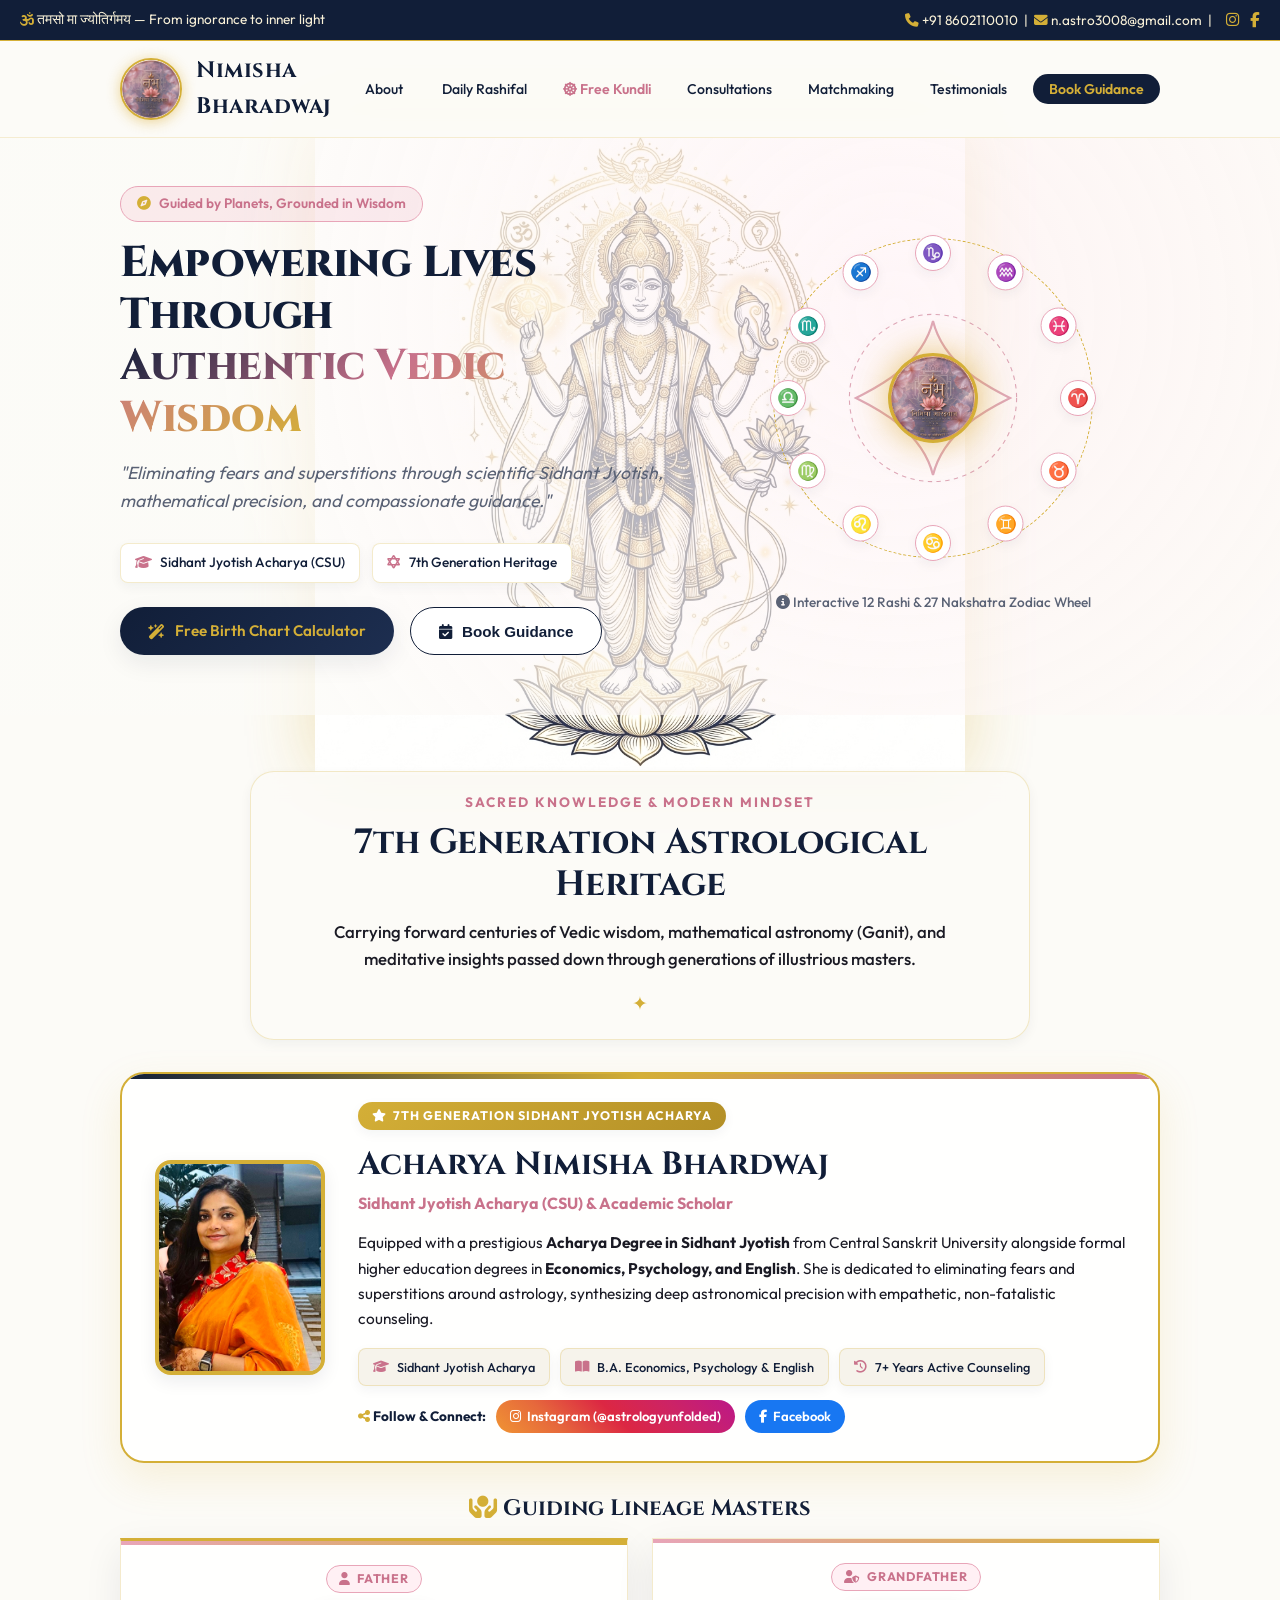
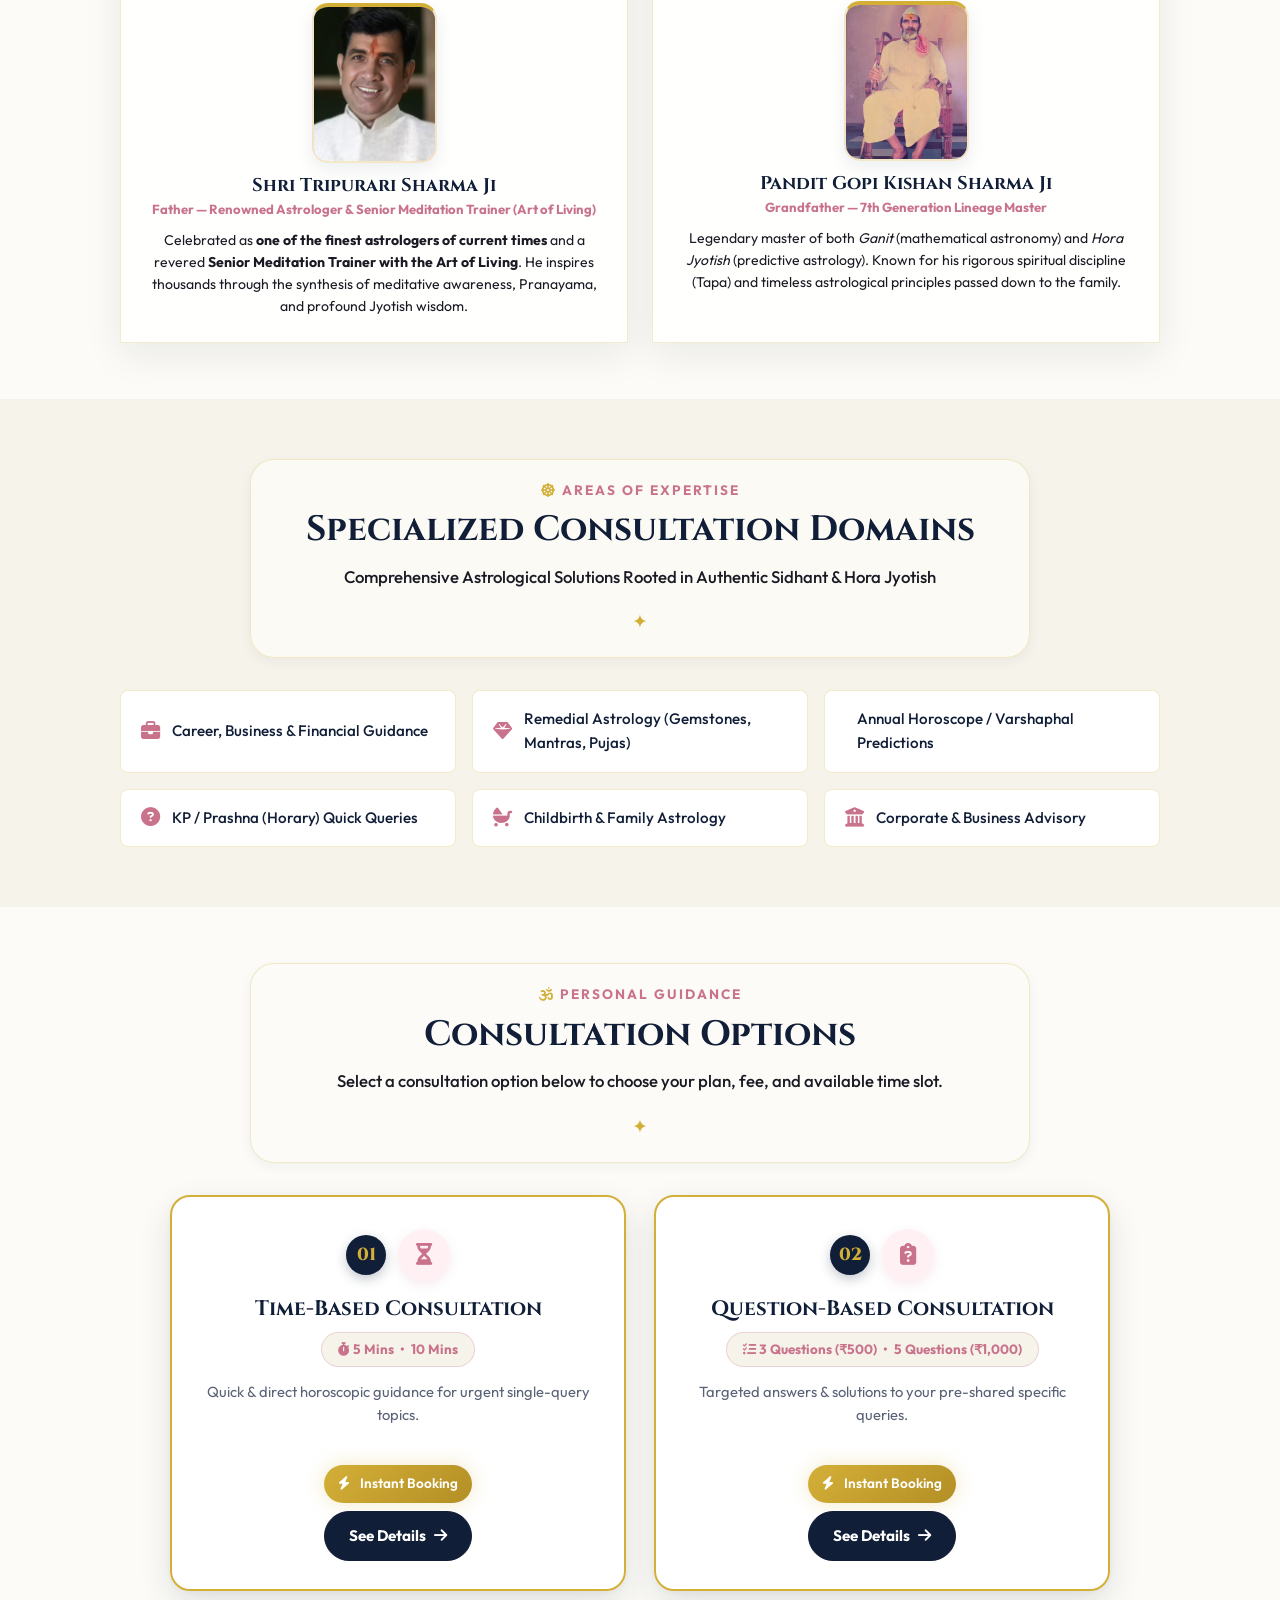
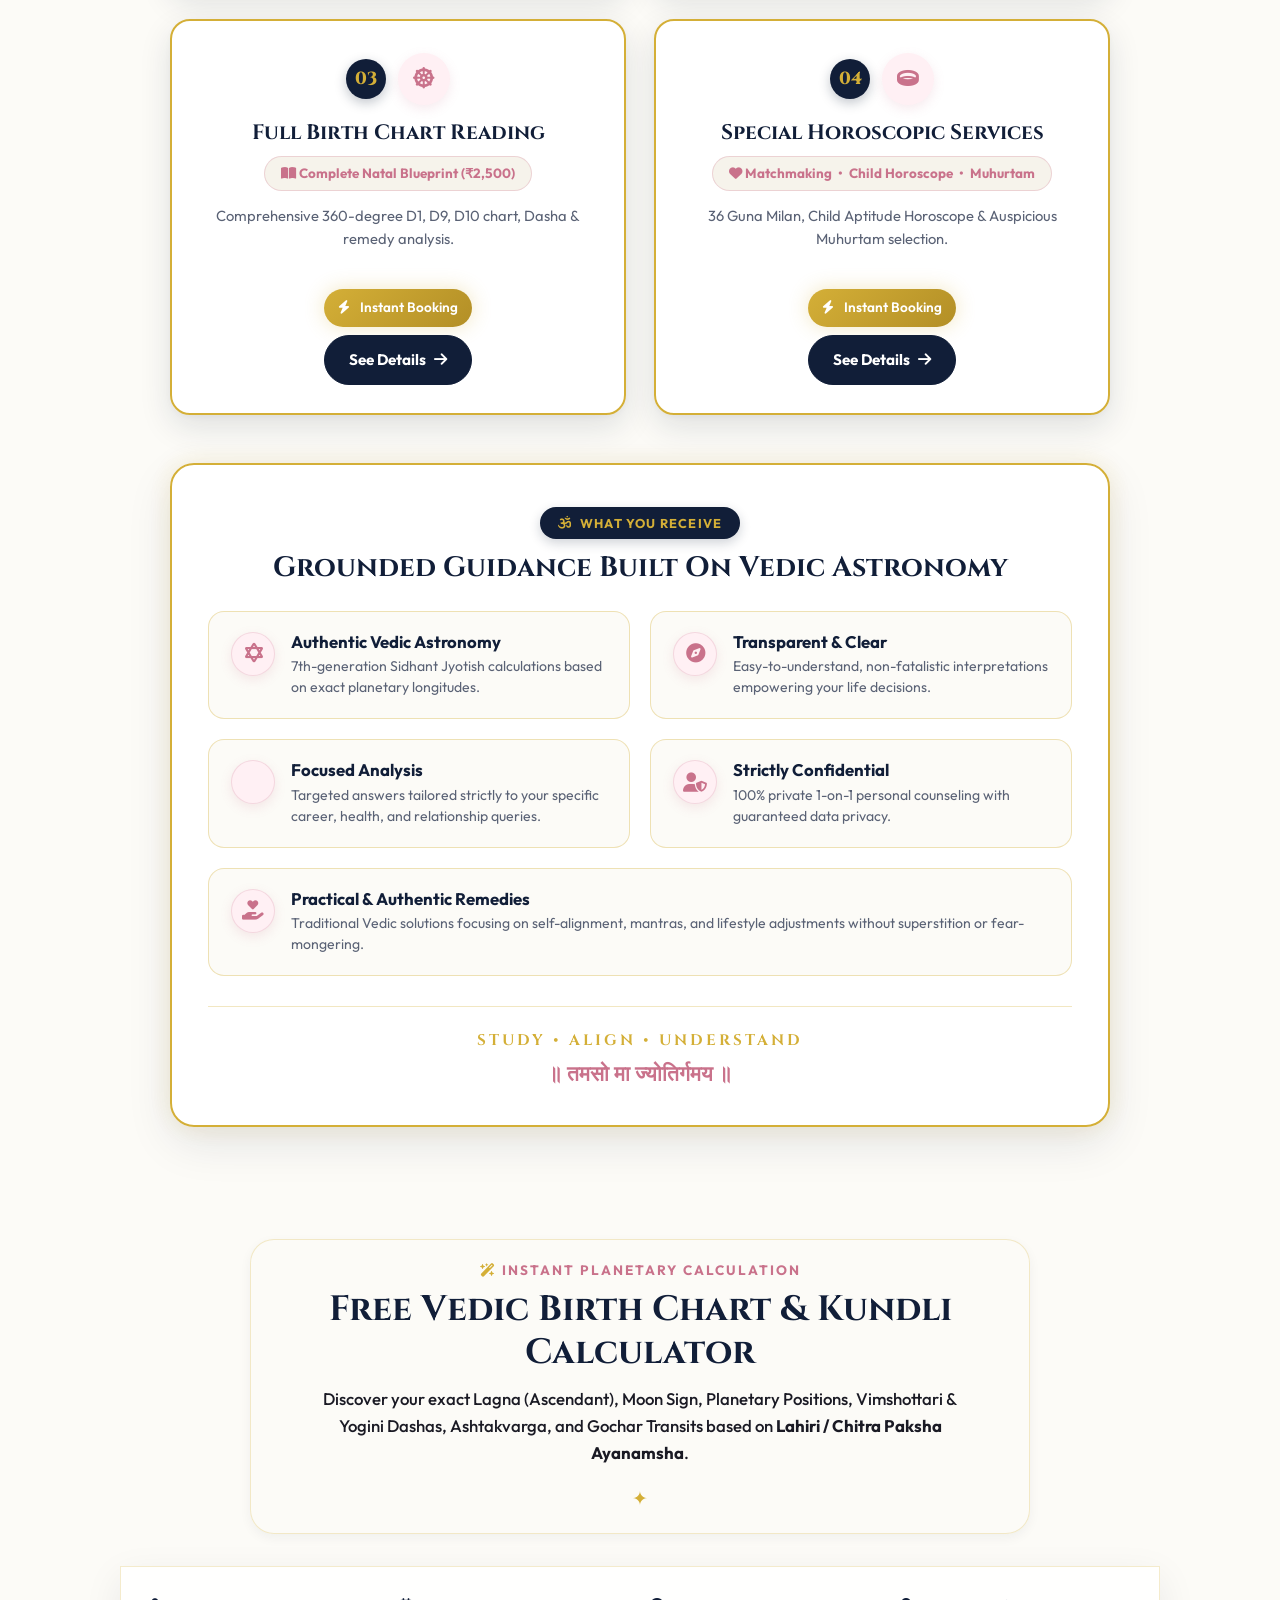
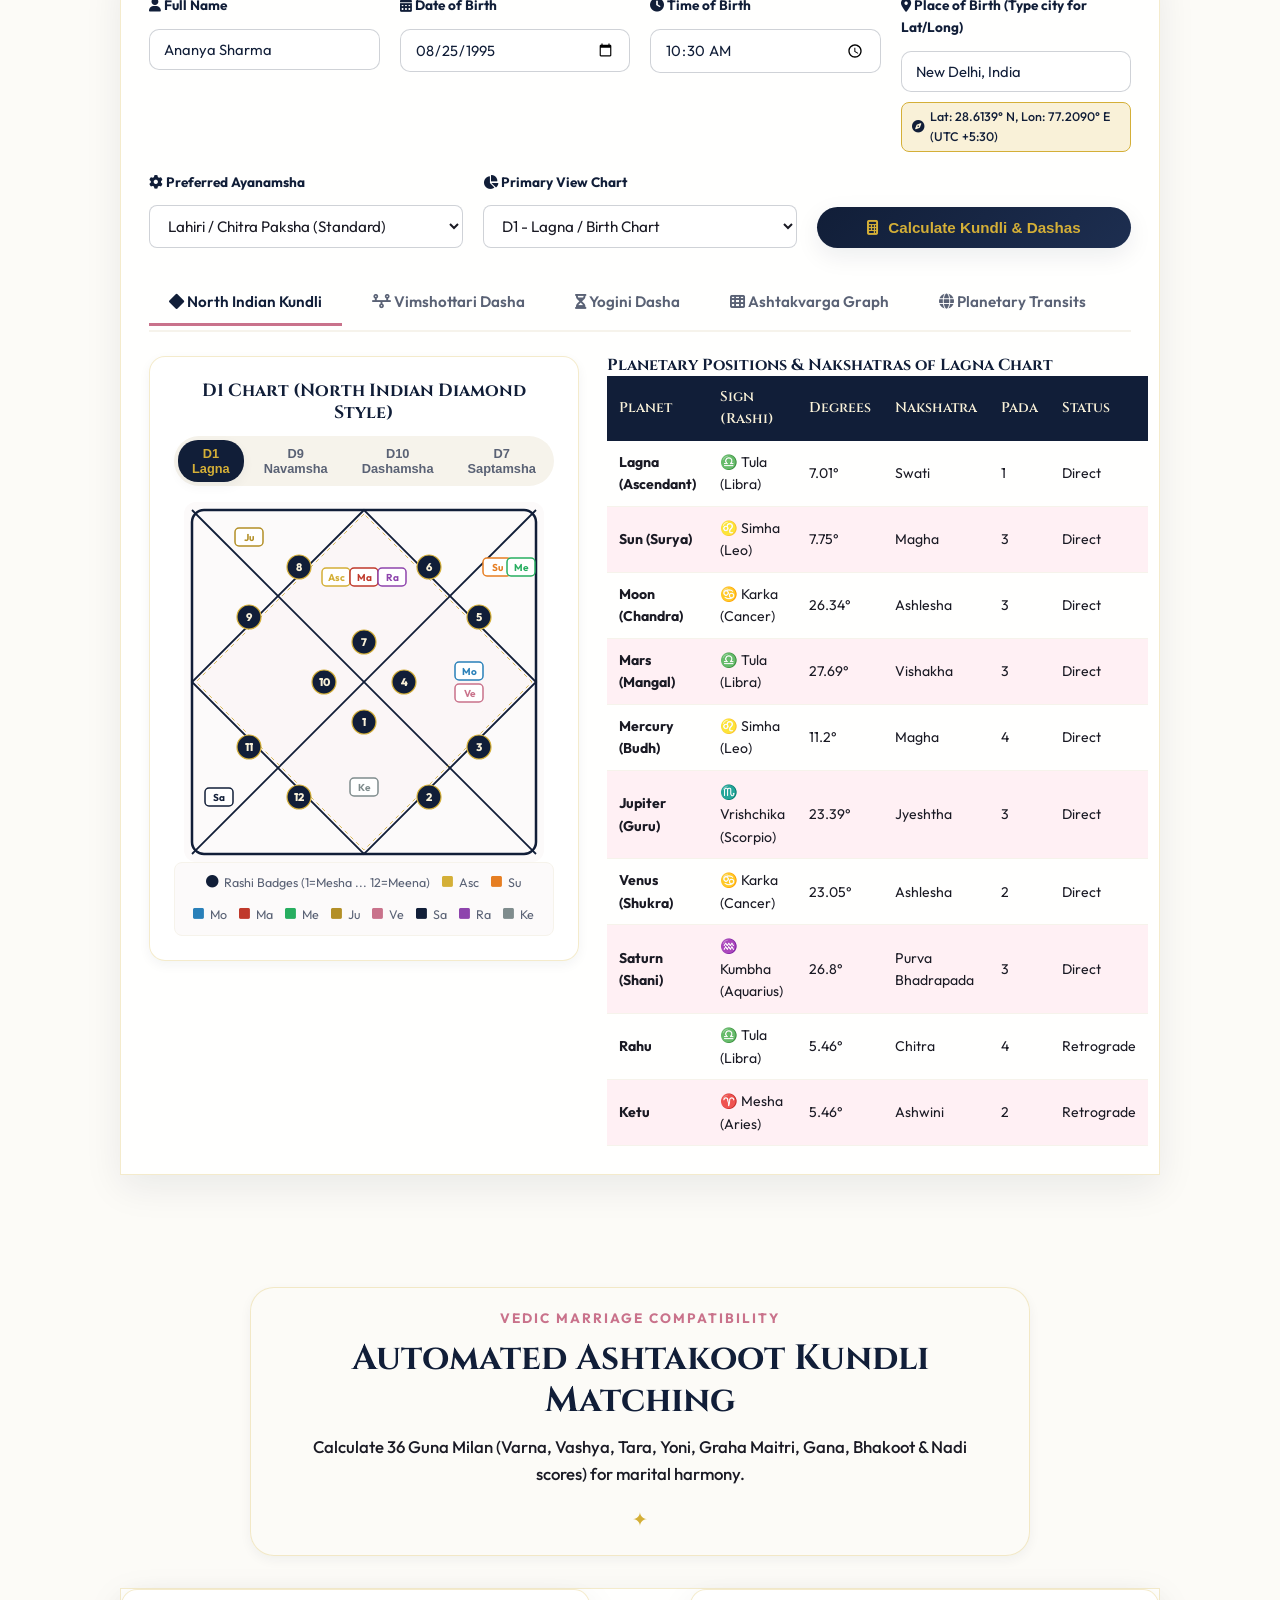
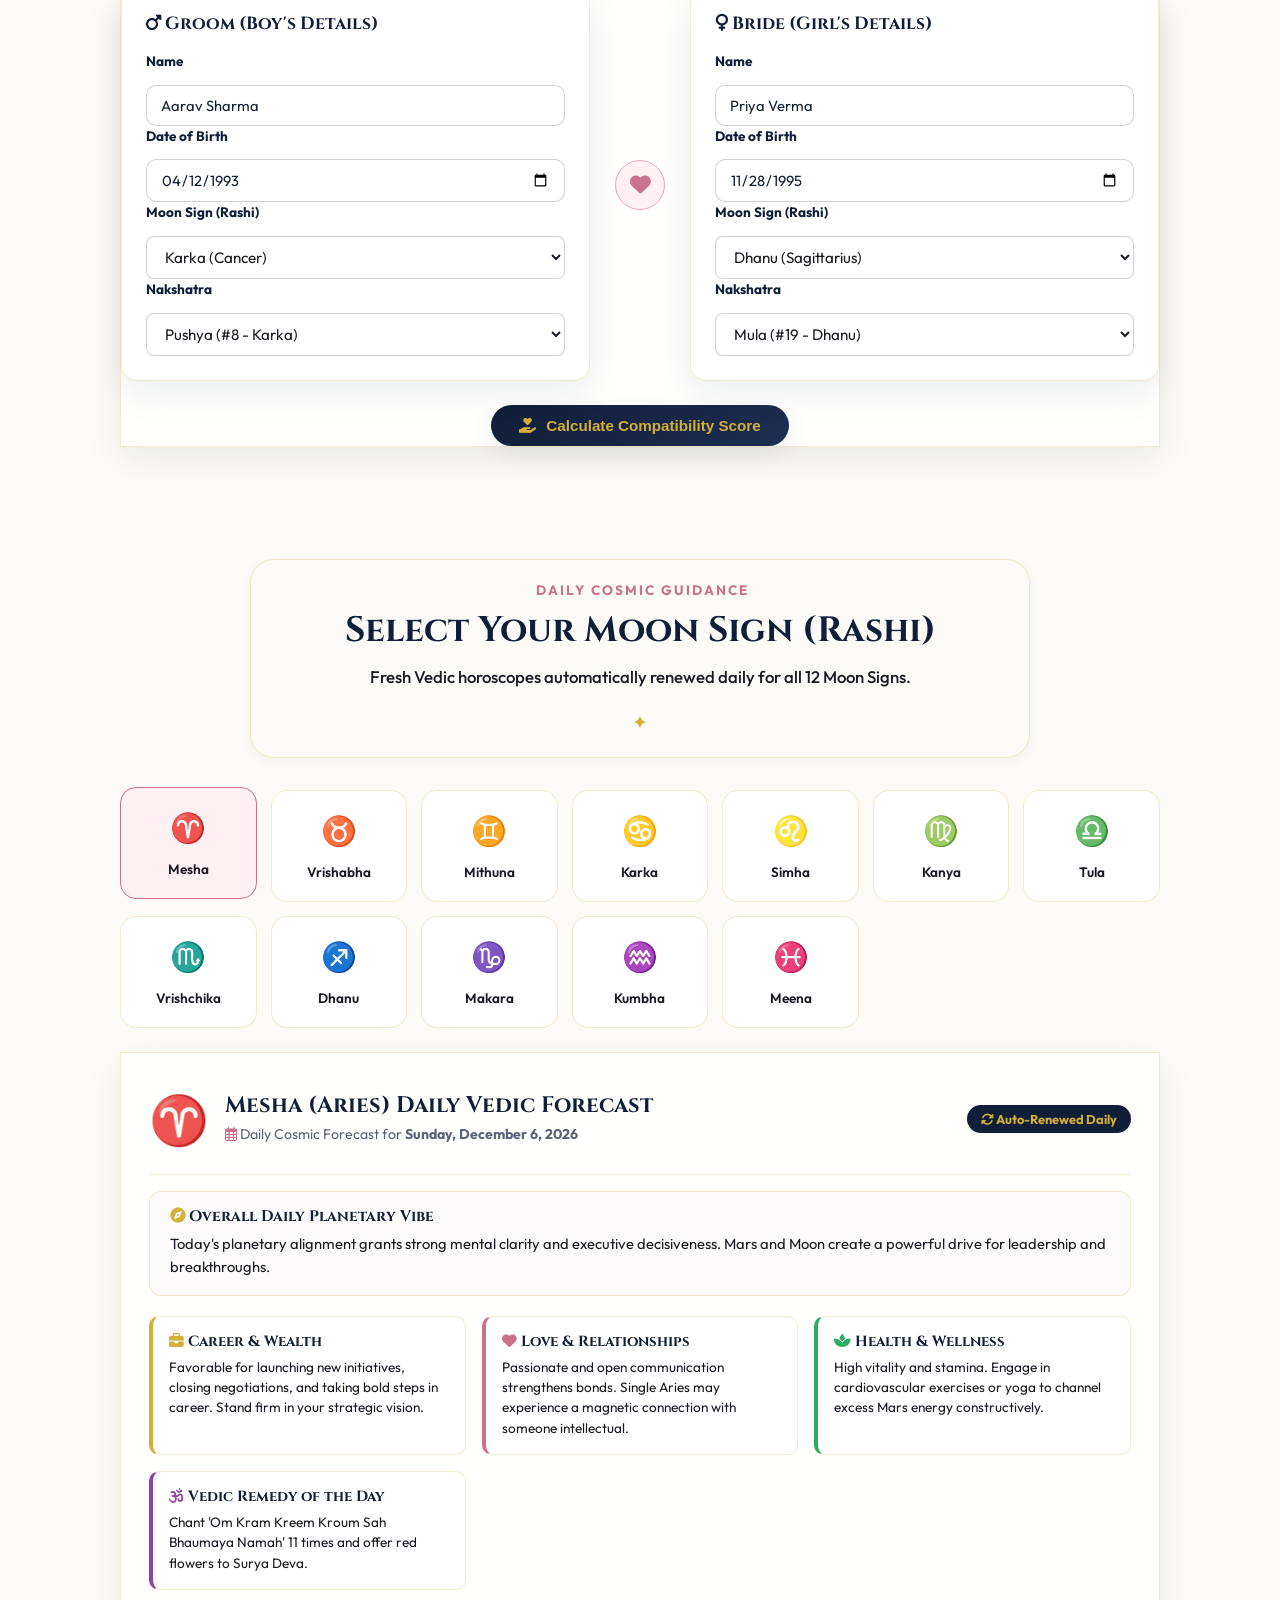
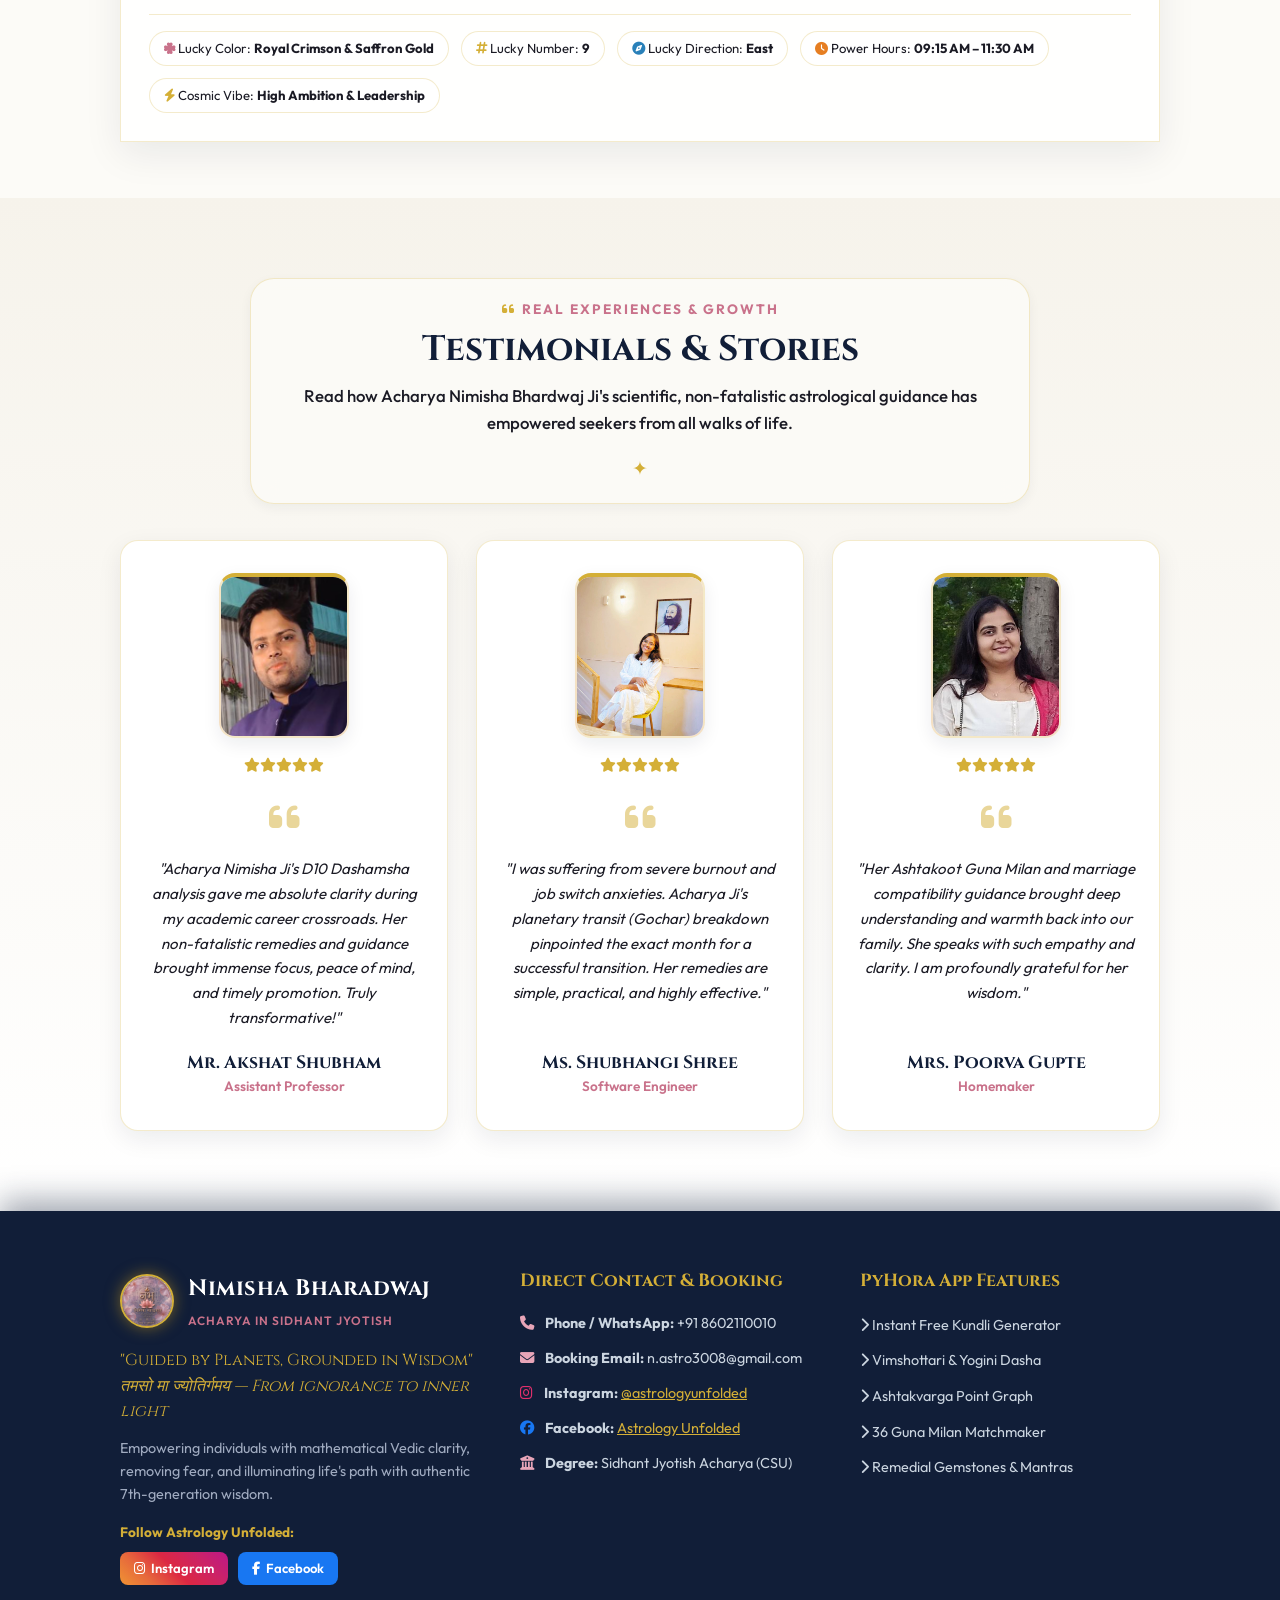
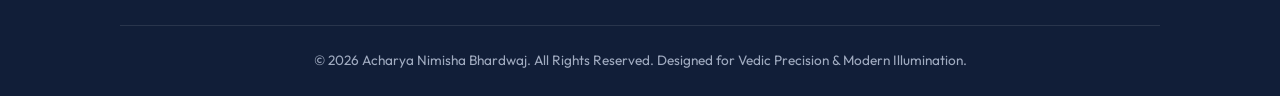
==== commit 858f1043: "Add dedicated consultation pages, Google Sheets webhook sync, city autocomplete, and updated pricing" ====
--- a/index.html
+++ b/index.html
@@ -11,7 +11,9 @@
   <link href="https://fonts.googleapis.com/css2?family=Cinzel:wght@500;600;700;800;900&family=Outfit:wght@300;400;500;600;700&family=Rozha+One&display=swap" rel="stylesheet">
   <!-- Font Awesome Icons -->
   <link rel="stylesheet" href="https://cdnjs.cloudflare.com/ajax/libs/font-awesome/6.5.1/css/all.min.css">
-  <link rel="stylesheet" href="styles.css">
+  <link rel="stylesheet" href="styles.css?v=4.0">
+  <link rel="icon" type="image/jpeg" href="images/logo.jpg">
+  <meta property="og:image" content="images/logo.jpg">
 </head>
 <body>
 
@@ -21,20 +23,20 @@
   <!-- Announcement Bar -->
   <div class="top-bar">
     <span><i class="fa-solid fa-om"></i> तमसो मा ज्योतिर्गमय — From ignorance to inner light</span>
-    <span class="top-contact"><i class="fa-solid fa-phone"></i> +91 8602110010 &nbsp;|&nbsp; <i class="fa-solid fa-envelope"></i> n.astro3008@gmail.com</span>
+    <span class="top-contact">
+      <i class="fa-solid fa-phone"></i> +91 8602110010 &nbsp;|&nbsp; 
+      <i class="fa-solid fa-envelope"></i> n.astro3008@gmail.com &nbsp;|&nbsp;
+      <a href="https://www.instagram.com/astrologyunfolded?igsi=YTQ5MHhjZHB0MzA=&utm_source=ig_contact_invite" target="_blank" rel="noopener" class="top-social-link" title="Instagram (@astrologyunfolded)"><i class="fa-brands fa-instagram"></i></a>
+      <a href="https://www.facebook.com/share/14nAa8idmRi/" target="_blank" rel="noopener" class="top-social-link" title="Facebook"><i class="fa-brands fa-facebook-f"></i></a>
+    </span>
   </div>
 
   <!-- Navigation Bar -->
   <nav class="navbar">
     <div class="nav-container">
       <a href="#" class="brand-logo">
-        <div class="logo-symbol">
-          <i class="fa-solid fa-sun-plant-wilt"></i>
-        </div>
-        <div class="brand-text">
-          <span class="brand-name">Nimisha Bhardwaj</span>
-          <span class="brand-title">Acharya in Sidhant Jyotish</span>
-        </div>
+        <img src="images/logo.jpg" alt="Nimisha Bharadwaj Logo" class="brand-logo-img">
+        <span class="brand-name">Nimisha Bharadwaj</span>
       </a>
       
       <ul class="nav-menu" id="navMenu">
@@ -79,8 +81,8 @@
       <!-- Right Column: Interactive Sun Core with Sacred Guru Paduka & 12 Rashi Zodiac Wheel -->
       <div class="hero-visual">
         <div class="celestial-system">
-          <div class="sun-core" style="overflow:hidden; border:3px solid var(--vedic-gold); box-shadow:0 0 30px var(--vedic-gold);">
-            <img src="images/GuruPaduka.jpg" alt="Guru Paduka" style="width:100%; height:100%; object-fit:cover; border-radius:50%;">
+          <div class="sun-core" style="overflow:hidden; border:3px solid var(--vedic-gold); box-shadow:0 0 35px rgba(212, 160, 23, 0.6);">
+            <img src="images/logo.jpg" alt="Acharya Nimisha Bhardwaj Sacred Emblem" style="width:100%; height:100%; object-fit:cover; border-radius:50%;">
           </div>
           <div class="lotus-svg-container">
             <svg viewBox="0 0 100 100" class="lotus-svg">
@@ -138,10 +140,16 @@
           <p style="font-size:0.96rem; line-height:1.65; color:var(--text-dark); margin-bottom:16px;">
             Equipped with a prestigious <strong>Acharya Degree in Sidhant Jyotish</strong> from Central Sanskrit University alongside formal higher education degrees in <strong>Economics, Psychology, and English</strong>. She is dedicated to eliminating fears and superstitions around astrology, synthesizing deep astronomical precision with empathetic, non-fatalistic counseling.
           </p>
-          <div style="display:flex; flex-wrap:wrap; gap:10px;">
+          <div style="display:flex; flex-wrap:wrap; gap:10px; margin-bottom:14px;">
             <span class="cred-chip" style="font-size:0.8rem; background:var(--bg-cream-alt);"><i class="fa-solid fa-graduation-cap"></i> Sidhant Jyotish Acharya</span>
             <span class="cred-chip" style="font-size:0.8rem; background:var(--bg-cream-alt);"><i class="fa-solid fa-book-open"></i> B.A. Economics, Psychology & English</span>
             <span class="cred-chip" style="font-size:0.8rem; background:var(--bg-cream-alt);"><i class="fa-solid fa-clock-rotate-left"></i> 7+ Years Active Counseling</span>
+          </div>
+
+          <div class="profile-social-row" style="display:flex; align-items:center; gap:10px; flex-wrap:wrap;">
+            <span style="font-size:0.85rem; font-weight:700; color:var(--cosmic-blue);"><i class="fa-solid fa-share-nodes" style="color:var(--vedic-gold);"></i> Follow & Connect:</span>
+            <a href="https://www.instagram.com/astrologyunfolded?igsi=YTQ5MHhjZHB0MzA=&utm_source=ig_contact_invite" target="_blank" rel="noopener" class="btn-social btn-instagram"><i class="fa-brands fa-instagram"></i> Instagram (@astrologyunfolded)</a>
+            <a href="https://www.facebook.com/share/14nAa8idmRi/" target="_blank" rel="noopener" class="btn-social btn-facebook"><i class="fa-brands fa-facebook-f"></i> Facebook</a>
           </div>
         </div>
       </div>
@@ -207,65 +215,151 @@
     </div>
   </section>
 
-  <!-- Consultation Services & Packages Section -->
+  <!-- Consultation Guidance Options Section (Minimalist Landing Page View) -->
   <section class="section services-section" id="services">
     <div class="container">
       <div class="section-header text-center">
-        <span class="section-subtitle">Tailored Consultation Offerings</span>
-        <h2 class="section-title">Detailed Service Packages & Pricing</h2>
-        <p class="section-desc">Personalized, in-depth astrological guidance via Phone / WhatsApp voice calls or written comprehensive PDF reports.</p>
+        <span class="section-subtitle"><i class="fa-solid fa-om" style="color:var(--vedic-gold);"></i> PERSONAL GUIDANCE</span>
+        <h2 class="section-title">Consultation Options</h2>
+        <p class="section-desc">Select a consultation option below to choose your plan, fee, and available time slot.</p>
         <div class="title-divider"><span>✦</span></div>
       </div>
 
-      <div class="pricing-grid">
+      <div class="boxed-options-grid">
         
-        <!-- Package 1 -->
-        <div class="pricing-card glass-card">
-          <div class="card-badge">Single Kundli</div>
-          <h3 class="package-name">Comprehensive Birth Chart Reading</h3>
-          <div class="package-price">₹1,100 <span class="price-duration">/ 25 Mins</span></div>
-          <p class="package-desc">Single Kundli in-depth analysis focusing on personal career, finance, health, and remedies.</p>
-          <ul class="package-features">
-            <li><i class="fa-solid fa-check"></i> 1 Birth Chart (D1, D9, D10) Deep Dive</li>
-            <li><i class="fa-solid fa-check"></i> Current Mahadasha & Transit Analysis</li>
-            <li><i class="fa-solid fa-check"></i> Authentic Vedic Gemstone & Mantra Remedies</li>
-            <li><i class="fa-solid fa-check"></i> Mode: Voice Call or PDF Report</li>
-          </ul>
-          <button class="btn btn-primary full-width select-package-btn" data-pkg="Comprehensive Birth Chart Reading (₹1,100 / 25 mins)">Book Package 1</button>
-        </div>
-
-        <!-- Package 2 Featured -->
-        <div class="pricing-card glass-card featured-pkg">
-          <div class="featured-ribbon">Most Popular</div>
-          <div class="card-badge">Dual Kundli</div>
-          <h3 class="package-name">Dual Chart / Extended Guidance</h3>
-          <div class="package-price">₹2,100 <span class="price-duration">/ 45 Mins</span></div>
-          <p class="package-desc">Detailed evaluation of 2 Birth Charts for personal, partner, or parent-child guidance.</p>
-          <ul class="package-features">
-            <li><i class="fa-solid fa-check"></i> 2 Birth Charts Detailed Comparison</li>
-            <li><i class="fa-solid fa-check"></i> Career, Business & Financial Projections</li>
-            <li><i class="fa-solid fa-check"></i> Annual Horoscope / Varshaphal Insights</li>
-            <li><i class="fa-solid fa-check"></i> Dedicated Q&A Time During Call</li>
-          </ul>
-          <button class="btn btn-gold full-width select-package-btn" data-pkg="Dual Chart Reading (₹2,100 / 45 mins)">Book Package 2</button>
-        </div>
-
-        <!-- Package 3 -->
-        <div class="pricing-card glass-card">
-          <div class="card-badge">Matchmaking</div>
-          <h3 class="package-name">Love, Marriage & Matchmaking</h3>
-          <div class="package-price">₹2,499 <span class="price-duration">/ 45 Mins</span></div>
-          <p class="package-desc">Complete Ashtakoot Guna Milan, Manglik Dosha check, and marital longevity evaluation.</p>
-          <ul class="package-features">
-            <li><i class="fa-solid fa-check"></i> 36 Guna Milan & Nadi Dosha Analysis</li>
-            <li><i class="fa-solid fa-check"></i> Relationship Longevity & Temperament</li>
-            <li><i class="fa-solid fa-check"></i> Neutralization Remedies for Doshas</li>
-            <li><i class="fa-solid fa-check"></i> Written Compatibility Report Included</li>
-          </ul>
-          <button class="btn btn-primary full-width select-package-btn" data-pkg="Matchmaking & Compatibility (₹2,499 / 45 mins)">Book Package 3</button>
-        </div>
-
-      </div>
+        <!-- Option 1: Time-Based -->
+        <div class="boxed-option-card">
+          <div class="boxed-card-top">
+            <span class="boxed-option-number">01</span>
+            <div class="option-icon-circle"><i class="fa-solid fa-hourglass-half"></i></div>
+          </div>
+          <h3 class="boxed-option-title">Time-Based Consultation</h3>
+          <span class="boxed-option-tag"><i class="fa-solid fa-stopwatch"></i> 5 Mins &nbsp;•&nbsp; 10 Mins</span>
+          <p class="boxed-option-desc">Quick & direct horoscopic guidance for urgent single-query topics.</p>
+          <div class="card-btn-group" style="display:flex; flex-direction:column; gap:8px; margin-top:14px;">
+            <a href="time-based-consultation.html#time-booking-section" class="btn btn-gold btn-sm" style="font-size:0.85rem; padding:8px 12px; justify-content:center;">
+              <i class="fa-solid fa-bolt"></i> Instant Booking
+            </a>
+            <a href="time-based-consultation.html" class="btn btn-card-see-details" style="margin-top:0;">
+              See Details <i class="fa-solid fa-arrow-right"></i>
+            </a>
+          </div>
+        </div>
+
+        <!-- Option 2: Question-Based -->
+        <div class="boxed-option-card">
+          <div class="boxed-card-top">
+            <span class="boxed-option-number">02</span>
+            <div class="option-icon-circle"><i class="fa-solid fa-clipboard-question"></i></div>
+          </div>
+          <h3 class="boxed-option-title">Question-Based Consultation</h3>
+          <span class="boxed-option-tag"><i class="fa-solid fa-list-check"></i> 3 Questions (₹500) &nbsp;•&nbsp; 5 Questions (₹1,000)</span>
+          <p class="boxed-option-desc">Targeted answers & solutions to your pre-shared specific queries.</p>
+          <div class="card-btn-group" style="display:flex; flex-direction:column; gap:8px; margin-top:14px;">
+            <a href="question-based-consultation.html#question-booking-section" class="btn btn-gold btn-sm" style="font-size:0.85rem; padding:8px 12px; justify-content:center;">
+              <i class="fa-solid fa-bolt"></i> Instant Booking
+            </a>
+            <a href="question-based-consultation.html" class="btn btn-card-see-details" style="margin-top:0;">
+              See Details <i class="fa-solid fa-arrow-right"></i>
+            </a>
+          </div>
+        </div>
+
+        <!-- Option 3: Full Reading -->
+        <div class="boxed-option-card">
+          <div class="boxed-card-top">
+            <span class="boxed-option-number">03</span>
+            <div class="option-icon-circle"><i class="fa-solid fa-dharmachakra"></i></div>
+          </div>
+          <h3 class="boxed-option-title">Full Birth Chart Reading</h3>
+          <span class="boxed-option-tag"><i class="fa-solid fa-book-open"></i> Complete Natal Blueprint (₹2,500)</span>
+          <p class="boxed-option-desc">Comprehensive 360-degree D1, D9, D10 chart, Dasha & remedy analysis.</p>
+          <div class="card-btn-group" style="display:flex; flex-direction:column; gap:8px; margin-top:14px;">
+            <a href="full-birth-chart-reading.html#chart-booking-section" class="btn btn-gold btn-sm" style="font-size:0.85rem; padding:8px 12px; justify-content:center;">
+              <i class="fa-solid fa-bolt"></i> Instant Booking
+            </a>
+            <a href="full-birth-chart-reading.html" class="btn btn-card-see-details" style="margin-top:0;">
+              See Details <i class="fa-solid fa-arrow-right"></i>
+            </a>
+          </div>
+        </div>
+
+        <!-- Option 4: Special Services -->
+        <div class="boxed-option-card">
+          <div class="boxed-card-top">
+            <span class="boxed-option-number">04</span>
+            <div class="option-icon-circle"><i class="fa-solid fa-ring"></i></div>
+          </div>
+          <h3 class="boxed-option-title">Special Horoscopic Services</h3>
+          <span class="boxed-option-tag"><i class="fa-solid fa-heart"></i> Matchmaking &nbsp;•&nbsp; Child Horoscope &nbsp;•&nbsp; Muhurtam</span>
+          <p class="boxed-option-desc">36 Guna Milan, Child Aptitude Horoscope & Auspicious Muhurtam selection.</p>
+          <div class="card-btn-group" style="display:flex; flex-direction:column; gap:8px; margin-top:14px;">
+            <a href="special-horoscopic-services.html#special-booking-section" class="btn btn-gold btn-sm" style="font-size:0.85rem; padding:8px 12px; justify-content:center;">
+              <i class="fa-solid fa-bolt"></i> Instant Booking
+            </a>
+            <a href="special-horoscopic-services.html" class="btn btn-card-see-details" style="margin-top:0;">
+              See Details <i class="fa-solid fa-arrow-right"></i>
+            </a>
+          </div>
+        </div>
+
+      </div>
+
+      <!-- WHAT YOU RECEIVE Showcase Banner (Elegant Feature Grid) -->
+      <div class="what-you-receive-card">
+        <div class="receive-header text-center">
+          <span class="receive-badge"><i class="fa-solid fa-om"></i> WHAT YOU RECEIVE</span>
+          <h3 class="receive-title">Grounded Guidance Built On Vedic Astronomy</h3>
+        </div>
+
+        <div class="receive-features-grid">
+          <div class="receive-feature-box">
+            <div class="feature-icon-wrapper"><i class="fa-solid fa-star-of-david"></i></div>
+            <div class="feature-content">
+              <h4>Authentic Vedic Astronomy</h4>
+              <p>7th-generation Sidhant Jyotish calculations based on exact planetary longitudes.</p>
+            </div>
+          </div>
+
+          <div class="receive-feature-box">
+            <div class="feature-icon-wrapper"><i class="fa-solid fa-compass"></i></div>
+            <div class="feature-content">
+              <h4>Transparent & Clear</h4>
+              <p>Easy-to-understand, non-fatalistic interpretations empowering your life decisions.</p>
+            </div>
+          </div>
+
+          <div class="receive-feature-box">
+            <div class="feature-icon-wrapper"><i class="fa-solid fa-crosshair"></i></div>
+            <div class="feature-content">
+              <h4>Focused Analysis</h4>
+              <p>Targeted answers tailored strictly to your specific career, health, and relationship queries.</p>
+            </div>
+          </div>
+
+          <div class="receive-feature-box">
+            <div class="feature-icon-wrapper"><i class="fa-solid fa-user-shield"></i></div>
+            <div class="feature-content">
+              <h4>Strictly Confidential</h4>
+              <p>100% private 1-on-1 personal counseling with guaranteed data privacy.</p>
+            </div>
+          </div>
+
+          <div class="receive-feature-box feature-box-full">
+            <div class="feature-icon-wrapper"><i class="fa-solid fa-hand-holding-heart"></i></div>
+            <div class="feature-content">
+              <h4>Practical & Authentic Remedies</h4>
+              <p>Traditional Vedic solutions focusing on self-alignment, mantras, and lifestyle adjustments without superstition or fear-mongering.</p>
+            </div>
+          </div>
+        </div>
+
+        <div class="motto-footer text-center">
+          <div class="motto-pillars">STUDY • ALIGN • UNDERSTAND</div>
+          <p class="sanskrit-motto">॥ तमसो मा ज्योतिर्गमय ॥</p>
+        </div>
+      </div>
+
     </div>
   </section>
 
@@ -761,25 +855,43 @@
     </div>
   </section>
 
-  <!-- Client Intake & Booking Modal -->
+  <!-- Client Intake & Interactive Calendar Booking Modal -->
   <div class="modal-overlay" id="bookingModal">
     <div class="modal-card glass-card">
       <button class="modal-close" id="modalCloseBtn">&times;</button>
       
       <div class="modal-header">
-        <span class="modal-icon"><i class="fa-solid fa-calendar-check"></i></span>
-        <h3>Book Consultation with Acharya Nimisha</h3>
-        <p>Please provide required client intake details for prior horoscopic calculations.</p>
+        <span class="modal-icon"><i class="fa-solid fa-calendar-days"></i></span>
+        <h3>Book Consultation & Select Time Slot</h3>
+        <p>Choose your preferred consultation date and available time slot with Acharya Nimisha.</p>
       </div>
 
       <form id="intakeForm" class="intake-form">
+        
+        <!-- Interactive Date & Slot Selector Box -->
+        <div class="booking-calendar-box">
+          <div class="form-group mb-3">
+            <label for="bookingDate"><i class="fa-solid fa-calendar-day" style="color:var(--vedic-gold);"></i> Select Consultation Date *</label>
+            <input type="date" id="bookingDate" required style="font-weight:600; font-size:1rem; padding:10px 14px;">
+          </div>
+
+          <div class="form-group mb-3">
+            <label><i class="fa-solid fa-clock" style="color:var(--vedic-gold);"></i> Select Available Time Slot *</label>
+            <div class="slots-grid" id="slotsGrid">
+              <!-- Dynamically populated via app.js -->
+            </div>
+            <input type="hidden" id="selectedSlot" required>
+            <div id="slotNotice" class="slot-notice"></div>
+          </div>
+        </div>
+
         <div class="form-group">
-          <label for="intakePackage">Selected Package / Service</label>
+          <label for="intakePackage"><i class="fa-solid fa-list-check"></i> Consultation Category *</label>
           <select id="intakePackage" required>
-            <option value="Comprehensive Birth Chart Reading (₹1,100 / 25 mins)">Package 1: Single Chart Reading (₹1,100 / 25 mins)</option>
-            <option value="Dual Chart Reading (₹2,100 / 45 mins)">Package 2: Dual Chart Reading (₹2,100 / 45 mins)</option>
-            <option value="Matchmaking & Compatibility (₹2,499 / 45 mins)">Package 3: Matchmaking & Compatibility (₹2,499 / 45 mins)</option>
-            <option value="Corporate / Custom Consultation">Corporate / Custom Family Consultation</option>
+            <option value="01 — TIME-BASED CONSULTATION (5 Mins / 10 Mins)">01 — TIME-BASED CONSULTATION (5 Mins / 10 Mins)</option>
+            <option value="02 — QUESTION-BASED CONSULTATION (3 Questions / 5 Questions)">02 — QUESTION-BASED CONSULTATION (3 Questions / 5 Questions)</option>
+            <option value="03 — FULL KUNDLI READING">03 — FULL KUNDLI READING</option>
+            <option value="04 — HOROSCOPE MATCHING / BACHON KI KUNDLI / MUHURTAM">04 — HOROSCOPE MATCHING / BACHON KI KUNDLI / MUHURTAM</option>
           </select>
         </div>
 
@@ -808,7 +920,7 @@
         <div class="form-row">
           <div class="form-group pob-autocomplete-wrapper">
             <label for="intakePobInput">Place of Birth (Type city for Lat/Long) *</label>
-            <input type="text" id="intakePobInput" placeholder="Type city (e.g. Mumbai, Janakpur, Dubai)" autocomplete="off" required>
+            <input type="text" id="intakePobInput" placeholder="Type city (e.g. Delhi, Jaipur, Kathmandu)" autocomplete="off" required>
             <input type="hidden" id="intakeLat" value="28.6139">
             <input type="hidden" id="intakeLon" value="77.2090">
             <input type="hidden" id="intakeTz" value="5.5">
@@ -820,7 +932,7 @@
           <div class="form-group">
             <label for="intakeMode">Preferred Consultation Mode *</label>
             <select id="intakeMode" required>
-              <option value="Voice Call (WhatsApp / Phone)">Voice Call (Phone / WhatsApp)</option>
+              <option value="Voice Call (Phone / WhatsApp)">Voice Call (Phone / WhatsApp)</option>
               <option value="Written PDF Report">Written Comprehensive PDF Report</option>
             </select>
           </div>
@@ -828,11 +940,13 @@
 
         <div class="form-group">
           <label for="intakeQuery">Primary Concerns / Specific Questions</label>
-          <textarea id="intakeQuery" rows="3" placeholder="Mention key focus areas (Career, Marriage timing, Health, Financial remedies, etc.)"></textarea>
+          <textarea id="intakeQuery" rows="3" placeholder="Mention key focus areas (Career, Marriage timing, Health, Financial remedies, specific questions, etc.)"></textarea>
         </div>
 
         <div class="modal-footer-btns">
-          <button type="submit" class="btn btn-whatsapp-direct full-width" id="submitWhatsapp" style="width:100%; justify-content:center; padding:12px 20px; font-size:1rem;"><i class="fa-brands fa-whatsapp"></i> Book Consultation via WhatsApp (+91 8602110010)</button>
+          <button type="submit" class="btn btn-gold full-width" id="submitWhatsapp" style="width:100%; justify-content:center; padding:12px 20px; font-size:1rem; border-radius:30px;">
+            <i class="fa-solid fa-paper-plane"></i> Send Request
+          </button>
         </div>
       </form>
     </div>
@@ -844,14 +958,22 @@
       <div class="footer-grid">
         <div class="footer-col brand-col">
           <div class="brand-logo footer-logo">
-            <i class="fa-solid fa-sun-plant-wilt"></i>
+            <img src="images/logo.jpg" alt="Nimisha Bharadwaj Logo" class="brand-logo-img footer-logo-img">
             <div>
-              <span class="brand-name">Nimisha Bhardwaj</span>
+              <span class="brand-name">Nimisha Bharadwaj</span>
               <span class="brand-title">Acharya in Sidhant Jyotish</span>
             </div>
           </div>
           <p class="footer-tagline">"Guided by Planets, Grounded in Wisdom"<br><em>तमसो मा ज्योतिर्गमय — From ignorance to inner light</em></p>
           <p class="footer-bio">Empowering individuals with mathematical Vedic clarity, removing fear, and illuminating life's path with authentic 7th-generation wisdom.</p>
+          
+          <div class="footer-social-box" style="margin-top: 16px;">
+            <span style="font-size:0.85rem; font-weight:700; color:var(--vedic-gold); display:block; margin-bottom:8px;">Follow Astrology Unfolded:</span>
+            <div style="display:flex; gap:10px;">
+              <a href="https://www.instagram.com/astrologyunfolded?igsi=YTQ5MHhjZHB0MzA=&utm_source=ig_contact_invite" target="_blank" rel="noopener" class="footer-social-btn instagram" title="Instagram (@astrologyunfolded)"><i class="fa-brands fa-instagram"></i> Instagram</a>
+              <a href="https://www.facebook.com/share/14nAa8idmRi/" target="_blank" rel="noopener" class="footer-social-btn facebook" title="Facebook Page"><i class="fa-brands fa-facebook-f"></i> Facebook</a>
+            </div>
+          </div>
         </div>
 
         <div class="footer-col">
@@ -859,8 +981,9 @@
           <ul class="footer-contact-list">
             <li><i class="fa-solid fa-phone"></i> <strong>Phone / WhatsApp:</strong> +91 8602110010</li>
             <li><i class="fa-solid fa-envelope"></i> <strong>Booking Email:</strong> n.astro3008@gmail.com</li>
-            <li><i class="fa-solid fa-building-columns"></i> <strong>Degree:</strong> Sidhant Jyotish Acharya (Central Sanskrit Univ.)</li>
-            <li><i class="fa-solid fa-user-graduate"></i> <strong>Academics:</strong> B.A. Economics, Psychology & English</li>
+            <li><i class="fa-brands fa-instagram" style="color:#E1306C;"></i> <strong>Instagram:</strong> <a href="https://www.instagram.com/astrologyunfolded?igsi=YTQ5MHhjZHB0MzA=&utm_source=ig_contact_invite" target="_blank" rel="noopener" style="color:var(--vedic-gold); text-decoration:underline;">@astrologyunfolded</a></li>
+            <li><i class="fa-brands fa-facebook" style="color:#1877F2;"></i> <strong>Facebook:</strong> <a href="https://www.facebook.com/share/14nAa8idmRi/" target="_blank" rel="noopener" style="color:var(--vedic-gold); text-decoration:underline;">Astrology Unfolded</a></li>
+            <li><i class="fa-solid fa-building-columns"></i> <strong>Degree:</strong> Sidhant Jyotish Acharya (CSU)</li>
           </ul>
         </div>
 
--- a/styles.css
+++ b/styles.css
@@ -64,10 +64,10 @@
   top: 50%;
   left: 50%;
   transform: translate(-50%, -50%);
-  width: 85vw;
-  max-width: 750px;
-  height: 85vh;
-  max-height: 750px;
+  width: 80vw;
+  max-width: 650px;
+  height: 80vh;
+  max-height: 650px;
   background-image: url('images/lord-vishnu-bg.png');
   background-repeat: no-repeat;
   background-position: center center;
@@ -94,13 +94,13 @@
 /* Layout Container */
 .container {
   width: 100%;
-  max-width: 1200px;
+  max-width: 1080px;
   margin: 0 auto;
   padding: 0 20px;
 }
 
 .section {
-  padding: 80px 0;
+  padding: 56px 0;
   position: relative;
 }
 
@@ -141,7 +141,7 @@
   display: flex;
   justify-content: space-between;
   align-items: center;
-  max-width: 1200px;
+  max-width: 1080px;
   margin: 0 auto;
   padding: 0 20px;
 }
@@ -149,8 +149,23 @@
 .brand-logo {
   display: flex;
   align-items: center;
-  gap: 12px;
+  gap: 14px;
   text-decoration: none;
+}
+
+.brand-logo-img {
+  width: 62px;
+  height: 62px;
+  border-radius: 50%;
+  object-fit: cover;
+  border: 2px solid var(--vedic-gold);
+  box-shadow: 0 2px 14px rgba(212, 160, 23, 0.45);
+  transition: transform 0.3s ease, box-shadow 0.3s ease;
+}
+
+.brand-logo:hover .brand-logo-img {
+  transform: scale(1.08) rotate(4deg);
+  box-shadow: 0 4px 20px rgba(212, 160, 23, 0.75);
 }
 
 .logo-symbol {
@@ -174,7 +189,7 @@
 .brand-name {
   font-family: var(--font-serif);
   font-weight: 700;
-  font-size: 1.25rem;
+  font-size: 1.4rem;
   color: var(--cosmic-blue);
   letter-spacing: 0.5px;
 }
@@ -241,18 +256,18 @@
 /* Hero Section */
 .hero-section {
   position: relative;
-  padding: 80px 0 100px;
+  padding: 48px 0 60px;
   background: radial-gradient(circle at 70% 30%, rgba(255, 240, 244, 0.6) 0%, rgba(252, 251, 247, 0.7) 70%);
   overflow: hidden;
 }
 
 .hero-container {
-  max-width: 1200px;
+  max-width: 1080px;
   margin: 0 auto;
   padding: 0 20px;
   display: grid;
   grid-template-columns: 1.1fr 0.9fr;
-  gap: 40px;
+  gap: 32px;
   align-items: center;
 }
 
@@ -267,13 +282,13 @@
   border-radius: 30px;
   font-size: 0.85rem;
   font-weight: 600;
-  margin-bottom: 20px;
+  margin-bottom: 16px;
 }
 
 .hero-title {
-  font-size: 3.2rem;
+  font-size: 2.7rem;
   font-weight: 800;
-  margin-bottom: 16px;
+  margin-bottom: 14px;
   letter-spacing: -0.5px;
 }
 
@@ -506,17 +521,17 @@
 
 /* Section Header with Soft Translucent Frosted Shield */
 .section-header {
-  margin-bottom: 48px;
+  margin-bottom: 32px;
   position: relative;
   z-index: 2;
   background: rgba(252, 251, 247, 0.85);
   backdrop-filter: blur(12px);
   -webkit-backdrop-filter: blur(12px);
-  padding: 24px 32px;
+  padding: 20px 28px;
   border-radius: var(--radius-lg);
   border: 1px solid var(--card-border);
   box-shadow: var(--shadow-sm);
-  max-width: 850px;
+  max-width: 780px;
   margin-left: auto;
   margin-right: auto;
 }
@@ -559,14 +574,14 @@
   background: #FFFFFF;
   border: 2px solid var(--vedic-gold);
   border-radius: var(--radius-lg);
-  padding: 36px 32px;
+  padding: 28px 28px;
   box-shadow: 0 16px 40px rgba(212, 175, 55, 0.15);
   position: relative;
   overflow: hidden;
-  margin-bottom: 32px;
+  margin-bottom: 28px;
   display: grid;
-  grid-template-columns: 200px 1fr;
-  gap: 32px;
+  grid-template-columns: 180px 1fr;
+  gap: 28px;
   align-items: center;
 }
 
@@ -667,7 +682,7 @@
 
 /* PyHora Section Forms & Tabs */
 .calculator-card {
-  padding: 36px;
+  padding: 28px;
 }
 
 .form-row {
@@ -1445,6 +1460,17 @@
 
 .footer-logo {
   color: #fff;
+  display: flex;
+  align-items: center;
+  gap: 14px;
+}
+
+.footer-logo-img {
+  width: 54px;
+  height: 54px;
+  border-radius: 50%;
+  border: 2px solid var(--vedic-gold);
+  box-shadow: 0 0 15px rgba(212, 160, 23, 0.5);
 }
 
 .footer-logo .brand-name {
@@ -1955,4 +1981,1160 @@
   }
 }
 
-
+/* Social Media Links Styling */
+.top-social-link {
+  color: var(--vedic-gold);
+  margin-left: 8px;
+  font-size: 0.95rem;
+  transition: transform 0.2s ease, color 0.2s ease;
+  display: inline-block;
+  text-decoration: none;
+}
+
+.top-social-link:hover {
+  color: #fff;
+  transform: translateY(-2px) scale(1.15);
+}
+
+.btn-social {
+  display: inline-flex;
+  align-items: center;
+  gap: 6px;
+  padding: 6px 14px;
+  border-radius: 20px;
+  font-size: 0.82rem;
+  font-weight: 600;
+  text-decoration: none;
+  transition: transform 0.25s ease, box-shadow 0.25s ease;
+  color: #ffffff !important;
+}
+
+.btn-social:hover {
+  transform: translateY(-2px);
+  box-shadow: 0 4px 12px rgba(0,0,0,0.2);
+}
+
+.btn-instagram, .footer-social-btn.instagram {
+  background: linear-gradient(45deg, #f09433 0%, #e6683c 25%, #dc2743 50%, #cc2366 75%, #bc1888 100%);
+}
+
+.btn-facebook, .footer-social-btn.facebook {
+  background: #1877F2;
+}
+
+.footer-social-btn {
+  display: inline-flex;
+  align-items: center;
+  gap: 6px;
+  padding: 6px 14px;
+  border-radius: var(--radius-sm);
+  font-size: 0.82rem;
+  font-weight: 600;
+  color: #ffffff !important;
+  text-decoration: none;
+  transition: transform 0.2s ease, opacity 0.2s ease;
+}
+
+.footer-social-btn:hover {
+  opacity: 0.9;
+  transform: translateY(-2px);
+}
+
+/* Boxed 2x2 Landing Page Options Grid */
+.services-section .container {
+  max-width: 980px !important;
+}
+
+.boxed-options-grid {
+  display: grid !important;
+  grid-template-columns: repeat(2, 1fr) !important;
+  gap: 28px !important;
+  margin-top: 16px !important;
+  position: relative !important;
+  z-index: 2 !important;
+}
+
+@media (max-width: 600px) {
+  .boxed-options-grid {
+    grid-template-columns: 1fr !important;
+    gap: 20px !important;
+  }
+}
+
+.boxed-option-card {
+  display: flex !important;
+  flex-direction: column !important;
+  align-items: center !important;
+  text-align: center !important;
+  padding: 32px 24px 28px !important;
+  border-radius: 20px !important;
+  border: 2px solid #D4AF37 !important;
+  background: rgba(255, 255, 255, 0.94) !important;
+  backdrop-filter: blur(12px) !important;
+  -webkit-backdrop-filter: blur(12px) !important;
+  box-shadow: 0 12px 32px rgba(17, 30, 56, 0.12), 0 2px 8px rgba(0, 0, 0, 0.04) !important;
+  transition: all 0.3s ease !important;
+  position: relative !important;
+  z-index: 2 !important;
+  overflow: hidden !important;
+}
+
+.boxed-option-card:hover {
+  transform: translateY(-6px) !important;
+  box-shadow: 0 20px 45px rgba(17, 30, 56, 0.18), 0 0 25px rgba(212, 175, 55, 0.35) !important;
+  border-color: #B38F26 !important;
+  background: rgba(255, 255, 255, 0.98) !important;
+}
+
+.featured-boxed-option {
+  border: 3px solid #D4AF37 !important;
+  box-shadow: 0 16px 40px rgba(212, 175, 55, 0.3), 0 4px 14px rgba(17, 30, 56, 0.1) !important;
+  background: linear-gradient(180deg, rgba(255, 255, 255, 0.96) 0%, rgba(255, 253, 245, 0.96) 100%) !important;
+}
+
+.boxed-card-top {
+  display: flex !important;
+  align-items: center !important;
+  justify-content: center !important;
+  gap: 12px !important;
+  margin-bottom: 16px !important;
+  width: 100% !important;
+}
+
+.boxed-option-number {
+  font-family: var(--font-serif);
+  font-size: 1.1rem;
+  font-weight: 800;
+  color: #D4AF37;
+  background: #111E38;
+  width: 40px;
+  height: 40px;
+  border-radius: 50%;
+  display: inline-flex;
+  align-items: center;
+  justify-content: center;
+  box-shadow: 0 4px 12px rgba(17, 30, 56, 0.25);
+  flex-shrink: 0;
+}
+
+.option-icon-circle {
+  width: 52px;
+  height: 52px;
+  border-radius: 50%;
+  background: #FFF0F4;
+  color: #C9728B;
+  display: inline-flex;
+  align-items: center;
+  justify-content: center;
+  font-size: 1.35rem;
+  box-shadow: 0 4px 12px rgba(201, 114, 139, 0.15);
+  transition: transform 0.3s ease;
+  flex-shrink: 0;
+}
+
+.boxed-option-card:hover .option-icon-circle {
+  transform: scale(1.08) rotate(6deg);
+  background: #111E38;
+  color: #D4AF37;
+}
+
+.boxed-option-title {
+  font-size: 1.3rem;
+  font-weight: 700;
+  color: var(--cosmic-blue);
+  margin-bottom: 10px;
+}
+
+.boxed-option-tag {
+  display: inline-block;
+  background: #F6F3EB;
+  color: #C9728B;
+  font-size: 0.84rem;
+  font-weight: 700;
+  padding: 6px 16px;
+  border-radius: 20px;
+  margin-bottom: 14px;
+  border: 1px solid rgba(201, 114, 139, 0.25);
+}
+
+.boxed-option-desc {
+  font-size: 0.92rem;
+  color: var(--text-muted);
+  line-height: 1.55;
+  margin-bottom: 24px;
+  flex-grow: 1;
+}
+
+.btn-card-see-details {
+  display: inline-flex !important;
+  align-items: center !important;
+  justify-content: center !important;
+  gap: 8px !important;
+  width: 100% !important;
+  max-width: 260px !important;
+  padding: 12px 24px !important;
+  border-radius: 30px !important;
+  font-size: 0.95rem !important;
+  font-weight: 700 !important;
+  text-decoration: none !important;
+  transition: all 0.25s ease !important;
+  background: #111E38 !important;
+  color: #FFFFFF !important;
+  border: 1px solid #111E38 !important;
+  margin: 0 auto !important;
+}
+
+.btn-card-see-details:hover {
+  background: #C9728B !important;
+  border-color: #C9728B !important;
+  color: #FFFFFF !important;
+  transform: translateY(-2px) !important;
+  box-shadow: 0 6px 18px rgba(201, 114, 139, 0.4) !important;
+}
+
+.btn-gold.btn-card-see-details {
+  background: linear-gradient(135deg, #D4AF37 0%, #B38F26 100%) !important;
+  color: #111E38 !important;
+  border: none !important;
+  box-shadow: 0 6px 20px rgba(212, 175, 55, 0.35) !important;
+}
+
+.btn-gold.btn-card-see-details:hover {
+  background: #111E38 !important;
+  color: #D4AF37 !important;
+  box-shadow: 0 6px 20px rgba(17, 30, 56, 0.35) !important;
+}
+
+/* Premium "What You Receive" Section UI */
+.what-you-receive-card {
+  background: rgba(255, 255, 255, 0.95) !important;
+  backdrop-filter: blur(12px) !important;
+  -webkit-backdrop-filter: blur(12px) !important;
+  border: 2px solid #D4AF37 !important;
+  border-radius: 24px !important;
+  padding: 42px 36px 32px !important;
+  box-shadow: 0 16px 45px rgba(17, 30, 56, 0.1), 0 0 25px rgba(212, 175, 55, 0.15) !important;
+  margin-top: 48px !important;
+  position: relative !important;
+  z-index: 2 !important;
+}
+
+.receive-badge {
+  display: inline-flex;
+  align-items: center;
+  gap: 8px;
+  background: #111E38;
+  color: #D4AF37;
+  padding: 6px 18px;
+  border-radius: 20px;
+  font-size: 0.8rem;
+  font-weight: 700;
+  letter-spacing: 1.2px;
+  text-transform: uppercase;
+  margin-bottom: 12px;
+  box-shadow: 0 4px 12px rgba(17, 30, 56, 0.2);
+}
+
+.receive-title {
+  font-family: var(--font-serif);
+  font-size: 1.75rem;
+  color: #111E38;
+  font-weight: 700;
+  margin-bottom: 26px;
+}
+
+.receive-features-grid {
+  display: grid;
+  grid-template-columns: repeat(2, 1fr);
+  gap: 20px;
+  margin-bottom: 30px;
+}
+
+@media (max-width: 768px) {
+  .receive-features-grid {
+    grid-template-columns: 1fr;
+    gap: 16px;
+  }
+}
+
+.receive-feature-box {
+  background: #FCFBF7;
+  border: 1px solid rgba(212, 175, 55, 0.35);
+  border-radius: 16px;
+  padding: 20px 22px;
+  display: flex;
+  align-items: flex-start;
+  gap: 16px;
+  transition: all 0.3s ease;
+}
+
+.receive-feature-box:hover {
+  transform: translateY(-3px);
+  border-color: #D4AF37;
+  box-shadow: 0 8px 24px rgba(17, 30, 56, 0.08);
+  background: #FFFFFF;
+}
+
+.feature-box-full {
+  grid-column: 1 / -1;
+}
+
+.feature-icon-wrapper {
+  width: 44px;
+  height: 44px;
+  border-radius: 50%;
+  background: #FFF0F4;
+  color: #C9728B;
+  display: flex;
+  align-items: center;
+  justify-content: center;
+  font-size: 1.2rem;
+  flex-shrink: 0;
+  box-shadow: 0 4px 12px rgba(201, 114, 139, 0.15);
+  border: 1px solid rgba(201, 114, 139, 0.2);
+}
+
+.receive-feature-box:hover .feature-icon-wrapper {
+  background: #111E38;
+  color: #D4AF37;
+}
+
+.feature-content h4 {
+  font-family: var(--font-sans);
+  font-size: 1.05rem;
+  font-weight: 700;
+  color: #111E38;
+  margin-bottom: 4px;
+}
+
+.feature-content p {
+  font-size: 0.88rem;
+  color: #5A6275;
+  line-height: 1.5;
+}
+
+.motto-footer {
+  border-top: 1px solid rgba(212, 175, 55, 0.3);
+  padding-top: 22px;
+  margin-top: 10px;
+}
+
+.motto-pillars {
+  font-family: var(--font-serif);
+  font-weight: 700;
+  font-size: 0.95rem;
+  letter-spacing: 3px;
+  color: #D4AF37;
+  margin-bottom: 6px;
+}
+
+.sanskrit-motto {
+  font-family: var(--font-serif);
+  font-size: 1.3rem;
+  font-weight: 700;
+  color: #C9728B;
+}
+
+/* Consultations.html Detailed Page Styles */
+.page-hero {
+  padding: 50px 0 30px;
+  background: radial-gradient(circle at 50% 30%, rgba(255, 240, 244, 0.6) 0%, rgba(252, 251, 247, 0.7) 70%);
+}
+
+.page-title {
+  font-size: 2.6rem;
+  margin-bottom: 12px;
+}
+
+.page-desc {
+  font-size: 1.1rem;
+  color: var(--text-muted);
+  max-width: 700px;
+  margin: 0 auto 16px;
+}
+
+.detailed-services-list {
+  display: flex;
+  flex-direction: column;
+  gap: 32px;
+}
+
+.service-detail-card {
+  padding: 36px 32px;
+  border-radius: var(--radius-lg);
+  border: 1px solid var(--card-border);
+  position: relative;
+  overflow: hidden;
+  transition: box-shadow 0.3s ease;
+}
+
+.featured-service-card {
+  border: 2px solid var(--vedic-gold);
+  box-shadow: 0 12px 35px rgba(212, 175, 55, 0.2);
+}
+
+.highlight-target-card {
+  border-color: var(--vedic-gold) !important;
+  box-shadow: 0 0 30px rgba(212, 175, 55, 0.6) !important;
+}
+
+.featured-banner {
+  position: absolute;
+  top: 0;
+  right: 0;
+  background: linear-gradient(135deg, var(--vedic-gold), #B38F26);
+  color: #fff;
+  font-size: 0.75rem;
+  font-weight: 700;
+  text-transform: uppercase;
+  letter-spacing: 1px;
+  padding: 4px 16px;
+  border-bottom-left-radius: 12px;
+}
+
+.service-header-row {
+  display: flex;
+  justify-content: space-between;
+  align-items: center;
+  margin-bottom: 20px;
+  border-bottom: 1px solid var(--card-border);
+  padding-bottom: 16px;
+}
+
+.service-title-box {
+  display: flex;
+  align-items: center;
+  gap: 16px;
+}
+
+.service-number {
+  font-family: var(--font-serif);
+  font-size: 2.2rem;
+  font-weight: 800;
+  color: var(--vedic-gold);
+  line-height: 1;
+}
+
+.service-title-box h2 {
+  font-size: 1.6rem;
+  margin-bottom: 2px;
+}
+
+.service-tagline {
+  font-size: 0.9rem;
+  color: var(--primary-pink-dark);
+  font-weight: 600;
+}
+
+.service-icon {
+  font-size: 2.2rem;
+  color: var(--cosmic-blue);
+  opacity: 0.8;
+}
+
+.service-description {
+  font-size: 1rem;
+  line-height: 1.6;
+  color: var(--text-dark);
+  margin-bottom: 24px;
+}
+
+.tiers-header {
+  font-size: 0.92rem;
+  font-weight: 700;
+  color: var(--cosmic-blue);
+  margin-bottom: 12px;
+  text-transform: uppercase;
+  letter-spacing: 0.5px;
+}
+
+.tiers-grid {
+  display: grid;
+  grid-template-columns: repeat(auto-fit, minmax(240px, 1fr));
+  gap: 16px;
+  margin-bottom: 24px;
+}
+
+.tier-card {
+  background: #fff;
+  border: 1px solid var(--card-border);
+  border-radius: var(--radius-md);
+  padding: 16px 20px;
+  box-shadow: var(--shadow-sm);
+  display: flex;
+  flex-direction: column;
+  justify-content: space-between;
+}
+
+.tier-name {
+  font-weight: 700;
+  font-size: 0.98rem;
+  color: var(--cosmic-blue);
+  margin-bottom: 4px;
+}
+
+.tier-price {
+  font-size: 1.4rem;
+  font-weight: 800;
+  color: var(--primary-pink-dark);
+  margin-bottom: 6px;
+}
+
+.tier-note {
+  font-size: 0.82rem;
+  color: var(--text-muted);
+}
+
+.service-highlights {
+  list-style: none;
+  margin-bottom: 24px;
+}
+
+.service-highlights li {
+  font-size: 0.94rem;
+  color: var(--text-dark);
+  margin-bottom: 8px;
+  display: flex;
+  align-items: center;
+  gap: 10px;
+}
+
+.service-highlights li i {
+  color: #2E7D32;
+  font-size: 0.9rem;
+}
+
+.service-action-bar {
+  display: flex;
+  justify-content: flex-end;
+}
+
+/* Dedicated Booking Modal Styles */
+.dedicated-booking-modal {
+  max-width: 720px;
+  padding: 32px 36px;
+  border-radius: var(--radius-lg);
+}
+
+.modal-subtext {
+  font-size: 0.95rem;
+  color: var(--text-muted);
+  margin-top: 4px;
+}
+
+.booking-category-tabs {
+  display: flex;
+  gap: 8px;
+  margin: 20px 0 24px;
+  border-bottom: 2px solid var(--bg-cream-alt);
+  padding-bottom: 10px;
+  overflow-x: auto;
+}
+
+.category-tab {
+  padding: 8px 16px;
+  border-radius: 20px;
+  border: 1px solid var(--card-border);
+  background: var(--bg-cream-alt);
+  color: var(--text-dark);
+  font-family: var(--font-sans);
+  font-size: 0.88rem;
+  font-weight: 600;
+  cursor: pointer;
+  white-space: nowrap;
+  transition: all 0.25s ease;
+}
+
+.category-tab.active, .category-tab:hover {
+  background: var(--cosmic-blue);
+  color: var(--vedic-gold);
+  border-color: var(--cosmic-blue);
+  box-shadow: var(--shadow-sm);
+}
+
+/* Sub-Option Cards Grid with Fees */
+.form-section-label {
+  font-size: 0.9rem;
+  font-weight: 700;
+  color: var(--cosmic-blue);
+  display: block;
+  margin-bottom: 10px;
+  text-transform: uppercase;
+  letter-spacing: 0.5px;
+}
+
+.suboptions-grid {
+  display: grid;
+  grid-template-columns: repeat(auto-fit, minmax(220px, 1fr));
+  gap: 12px;
+}
+
+.suboption-card {
+  background: #fff;
+  border: 2px solid var(--card-border);
+  border-radius: var(--radius-md);
+  padding: 14px 16px;
+  cursor: pointer;
+  transition: all 0.25s ease;
+}
+
+.suboption-card:hover {
+  border-color: var(--primary-pink);
+  transform: translateY(-2px);
+}
+
+.suboption-card.suboption-selected {
+  border-color: var(--vedic-gold) !important;
+  background: var(--primary-pink-light) !important;
+  box-shadow: 0 4px 14px rgba(212, 175, 55, 0.3);
+}
+
+.suboption-header {
+  display: flex;
+  justify-content: space-between;
+  align-items: center;
+  margin-bottom: 6px;
+}
+
+.suboption-name {
+  font-weight: 700;
+  font-size: 0.92rem;
+  color: var(--cosmic-blue);
+}
+
+.suboption-fee {
+  font-weight: 800;
+  font-size: 1.05rem;
+  color: var(--primary-pink-dark);
+  background: rgba(201, 114, 139, 0.1);
+  padding: 2px 10px;
+  border-radius: 12px;
+}
+
+.suboption-details {
+  font-size: 0.8rem;
+  color: var(--text-muted);
+}
+
+/* Time Slots Grid */
+.booking-calendar-box {
+  background: var(--bg-cream-alt);
+  padding: 20px;
+  border-radius: var(--radius-md);
+  border: 1px solid var(--card-border);
+}
+
+.slots-grid {
+  display: grid;
+  grid-template-columns: repeat(auto-fill, minmax(115px, 1fr));
+  gap: 10px;
+}
+
+.slot-btn {
+  padding: 10px 8px;
+  border-radius: var(--radius-sm);
+  border: 1px solid var(--card-border);
+  background: #fff;
+  font-family: var(--font-sans);
+  font-size: 0.85rem;
+  font-weight: 600;
+  cursor: pointer;
+  transition: all 0.2s ease;
+  text-align: center;
+  position: relative;
+}
+
+.slot-btn.slot-available {
+  color: var(--cosmic-blue);
+  border-color: rgba(17, 30, 56, 0.2);
+}
+
+.slot-btn.slot-available:hover {
+  background: var(--primary-pink-light);
+  border-color: var(--primary-pink-dark);
+  transform: translateY(-2px);
+}
+
+.slot-btn.slot-selected {
+  background: linear-gradient(135deg, var(--cosmic-blue), var(--primary-pink-dark)) !important;
+  color: #fff !important;
+  border-color: var(--vedic-gold) !important;
+  box-shadow: 0 0 12px rgba(212, 175, 55, 0.6);
+  transform: scale(1.04);
+}
+
+.slot-btn.slot-booked {
+  background: #EFEFEF !important;
+  color: #aaa !important;
+  border-color: #DDD !important;
+  cursor: not-allowed;
+  opacity: 0.65;
+}
+
+.slot-badge-status {
+  display: block;
+  font-size: 0.65rem;
+  font-weight: 700;
+  text-transform: uppercase;
+  color: #888;
+  margin-top: 2px;
+}
+
+.slot-notice-badge {
+  font-size: 0.85rem;
+  font-weight: 600;
+  color: var(--text-muted);
+  background: #fff;
+  padding: 8px 12px;
+  border-radius: var(--radius-sm);
+  border: 1px solid var(--card-border);
+}
+
+.slot-notice-active {
+  color: #2E7D32 !important;
+  border-color: #2E7D32 !important;
+  background: #E8F5E9 !important;
+}
+
+.form-section-header {
+  font-size: 0.95rem;
+  font-weight: 700;
+  color: var(--cosmic-blue);
+  border-bottom: 1px solid var(--card-border);
+  padding-bottom: 8px;
+  margin: 24px 0 16px;
+  text-transform: uppercase;
+  letter-spacing: 0.5px;
+}
+
+/* ==========================================================================
+   Time-Based Consultation Standalone Page Styles
+   ========================================================================== */
+.page-hero-time {
+  padding: 48px 0 36px;
+  background: radial-gradient(circle at 50% 30%, rgba(255, 240, 244, 0.7) 0%, rgba(252, 251, 247, 0.85) 70%);
+}
+
+.time-hero-grid {
+  display: grid;
+  grid-template-columns: 1.1fr 0.9fr;
+  gap: 36px;
+  align-items: center;
+  background: rgba(255, 255, 255, 0.95) !important;
+  backdrop-filter: blur(12px) !important;
+  -webkit-backdrop-filter: blur(12px) !important;
+  border: 2px solid #D4AF37 !important;
+  border-radius: 24px !important;
+  padding: 38px 36px !important;
+  box-shadow: 0 16px 45px rgba(17, 30, 56, 0.12), 0 0 25px rgba(212, 175, 55, 0.15) !important;
+  position: relative !important;
+  z-index: 2 !important;
+}
+
+@media (max-width: 900px) {
+  .time-hero-grid {
+    grid-template-columns: 1fr;
+    gap: 28px;
+    text-align: center;
+    padding: 28px 22px !important;
+  }
+}
+
+.time-rates-chips {
+  display: flex;
+  flex-wrap: wrap;
+  gap: 12px;
+  margin-top: 18px;
+}
+
+@media (max-width: 900px) {
+  .time-rates-chips {
+    justify-content: center;
+  }
+}
+
+.rate-chip {
+  background: #FCFBF7;
+  border: 1px solid rgba(212, 175, 55, 0.5);
+  padding: 8px 18px;
+  border-radius: 30px;
+  font-size: 0.9rem;
+  font-weight: 600;
+  color: #111E38;
+  box-shadow: 0 4px 12px rgba(17, 30, 56, 0.05);
+}
+
+.hero-img-card {
+  position: relative;
+  border-radius: 20px;
+  overflow: hidden;
+  border: 2px solid #D4AF37;
+  box-shadow: 0 16px 40px rgba(17, 30, 56, 0.15), 0 0 25px rgba(212, 175, 55, 0.25);
+}
+
+.hero-img-card img {
+  width: 100%;
+  height: 100%;
+  object-fit: cover;
+  display: block;
+  transition: transform 0.5s ease;
+}
+
+.hero-img-card:hover img {
+  transform: scale(1.03);
+}
+
+/* Time Benefits Grid */
+.time-benefits-grid {
+  display: grid;
+  grid-template-columns: repeat(3, 1fr);
+  gap: 24px;
+  position: relative;
+  z-index: 2;
+}
+
+@media (max-width: 850px) {
+  .time-benefits-grid {
+    grid-template-columns: 1fr;
+  }
+}
+
+.benefit-card {
+  background: rgba(255, 255, 255, 0.95) !important;
+  backdrop-filter: blur(12px) !important;
+  -webkit-backdrop-filter: blur(12px) !important;
+  border: 2px solid #D4AF37 !important;
+  border-radius: 20px !important;
+  padding: 28px 24px;
+  text-align: center;
+  box-shadow: 0 8px 24px rgba(17, 30, 56, 0.08);
+  transition: all 0.3s ease;
+  position: relative;
+  z-index: 2;
+}
+
+.benefit-card:hover {
+  transform: translateY(-4px);
+  border-color: #B38F26 !important;
+  box-shadow: 0 14px 35px rgba(17, 30, 56, 0.14);
+}
+
+.benefit-icon {
+  width: 52px;
+  height: 52px;
+  border-radius: 50%;
+  background: #FFF0F4;
+  color: #C9728B;
+  display: flex;
+  align-items: center;
+  justify-content: center;
+  font-size: 1.4rem;
+  margin: 0 auto 16px;
+  box-shadow: 0 4px 12px rgba(201, 114, 139, 0.15);
+}
+
+.benefit-card:hover .benefit-icon {
+  background: #111E38;
+  color: #D4AF37;
+}
+
+.benefit-card h3 {
+  font-family: var(--font-serif);
+  font-size: 1.25rem;
+  color: #111E38;
+  margin-bottom: 8px;
+}
+
+.benefit-card p {
+  font-size: 0.88rem;
+  color: #5A6275;
+  line-height: 1.55;
+}
+
+/* Pricing Selection Cards Grid */
+.time-tiers-grid {
+  display: grid;
+  grid-template-columns: repeat(2, 1fr);
+  gap: 28px;
+  max-width: 900px;
+  margin: 24px auto 0;
+  position: relative;
+  z-index: 2;
+}
+
+@media (max-width: 700px) {
+  .time-tiers-grid {
+    grid-template-columns: 1fr;
+  }
+}
+
+.time-tier-card {
+  background: rgba(255, 255, 255, 0.95) !important;
+  backdrop-filter: blur(12px) !important;
+  -webkit-backdrop-filter: blur(12px) !important;
+  border: 2px solid #D4AF37 !important;
+  border-radius: 20px !important;
+  padding: 32px 28px;
+  display: flex;
+  flex-direction: column;
+  box-shadow: 0 10px 28px rgba(17, 30, 56, 0.08);
+  transition: all 0.3s ease;
+  position: relative;
+  z-index: 2;
+}
+
+.time-tier-card:hover {
+  transform: translateY(-5px);
+  border-color: #D4AF37;
+  box-shadow: 0 16px 40px rgba(17, 30, 56, 0.14);
+}
+
+.featured-tier-card {
+  border: 3px solid #D4AF37 !important;
+  background: linear-gradient(180deg, #FFFFFF 0%, #FFFDF5 100%);
+  box-shadow: 0 14px 35px rgba(212, 175, 55, 0.25);
+}
+
+.tier-top {
+  display: flex;
+  justify-content: space-between;
+  align-items: center;
+  margin-bottom: 16px;
+}
+
+.tier-time-badge {
+  background: #111E38;
+  color: #FFFFFF;
+  padding: 4px 14px;
+  border-radius: 20px;
+  font-size: 0.78rem;
+  font-weight: 700;
+  letter-spacing: 0.5px;
+}
+
+.tier-time-badge.gold {
+  background: linear-gradient(135deg, #D4AF37, #B38F26);
+  color: #111E38;
+}
+
+.tier-price-display {
+  font-family: var(--font-serif);
+  font-size: 1.8rem;
+  font-weight: 800;
+  color: #C9728B;
+}
+
+.time-tier-card h3 {
+  font-size: 1.35rem;
+  color: #111E38;
+  margin-bottom: 8px;
+}
+
+.tier-desc {
+  font-size: 0.9rem;
+  color: #5A6275;
+  margin-bottom: 20px;
+}
+
+.tier-bullets {
+  list-style: none;
+  margin-bottom: 24px;
+  flex-grow: 1;
+}
+
+.tier-bullets li {
+  font-size: 0.88rem;
+  color: #111E38;
+  margin-bottom: 10px;
+  display: flex;
+  align-items: center;
+  gap: 10px;
+}
+
+.tier-bullets li i {
+  color: #2E7D32;
+}
+
+/* Standalone Booking Section */
+.booking-wrapper-card {
+  background: rgba(255, 255, 255, 0.96);
+  backdrop-filter: blur(12px);
+  border: 2px solid #D4AF37;
+  border-radius: 24px;
+  padding: 42px 38px;
+  box-shadow: 0 16px 45px rgba(17, 30, 56, 0.12);
+  max-width: 860px;
+  margin: 0 auto;
+}
+
+@media (max-width: 600px) {
+  .booking-wrapper-card {
+    padding: 28px 20px;
+  }
+}
+
+.booking-card-header {
+  margin-bottom: 32px;
+}
+
+.booking-card-header h2 {
+  font-size: 1.8rem;
+  margin-top: 6px;
+  margin-bottom: 8px;
+}
+
+.booking-card-header p {
+  color: #5A6275;
+  font-size: 0.95rem;
+}
+
+.form-block {
+  background: #FCFBF7;
+  border: 1px solid rgba(212, 175, 55, 0.3);
+  border-radius: 16px;
+  padding: 22px 24px;
+  margin-bottom: 24px;
+}
+
+.form-block-title {
+  font-size: 1rem;
+  font-weight: 700;
+  color: #111E38;
+  margin-bottom: 16px;
+  display: block;
+  text-transform: uppercase;
+  letter-spacing: 0.5px;
+}
+
+.duration-radio-grid {
+  display: grid;
+  grid-template-columns: repeat(2, 1fr);
+  gap: 16px;
+}
+
+@media (max-width: 500px) {
+  .duration-radio-grid {
+    grid-template-columns: 1fr;
+  }
+}
+
+.duration-radio-card {
+  background: #FFFFFF;
+  border: 2px solid rgba(212, 175, 55, 0.35);
+  border-radius: 14px;
+  padding: 14px 18px;
+  cursor: pointer;
+  display: flex;
+  align-items: center;
+  gap: 12px;
+  transition: all 0.25s ease;
+}
+
+.duration-radio-card:hover {
+  border-color: #C9728B;
+  transform: translateY(-2px);
+}
+
+.duration-radio-card.active {
+  border-color: #D4AF37 !important;
+  background: #FFF0F4 !important;
+  box-shadow: 0 4px 14px rgba(212, 175, 55, 0.25);
+}
+
+.duration-radio-card input {
+  accent-color: #C9728B;
+}
+
+.radio-content {
+  display: flex;
+  justify-content: space-between;
+  width: 100%;
+  align-items: center;
+}
+
+.radio-label {
+  font-weight: 700;
+  font-size: 0.95rem;
+  color: #111E38;
+}
+
+.radio-fee {
+  font-weight: 800;
+  font-size: 1.1rem;
+  color: #C9728B;
+}
+
+.date-picker-row {
+  display: flex;
+  align-items: flex-end;
+  gap: 20px;
+  flex-wrap: wrap;
+}
+
+.form-grid-2 {
+  display: grid;
+  grid-template-columns: repeat(2, 1fr);
+  gap: 16px;
+}
+
+.form-grid-3 {
+  display: grid;
+  grid-template-columns: repeat(3, 1fr);
+  gap: 16px;
+}
+
+@media (max-width: 650px) {
+  .form-grid-2, .form-grid-3 {
+    grid-template-columns: 1fr;
+  }
+}
+
+.form-group label {
+  display: block;
+  font-size: 0.85rem;
+  font-weight: 700;
+  color: #111E38;
+  margin-bottom: 6px;
+}
+
+.form-group input, .form-group textarea {
+  width: 100%;
+  padding: 10px 14px;
+  border-radius: 10px;
+  border: 1px solid rgba(17, 30, 56, 0.2);
+  background: #FFFFFF;
+  font-family: var(--font-sans);
+  font-size: 0.92rem;
+  color: #111E38;
+}
+
+.form-group input:focus, .form-group textarea:focus {
+  outline: none;
+  border-color: #D4AF37;
+  box-shadow: 0 0 10px rgba(212, 175, 55, 0.3);
+}
+
+.booking-success-card {
+  padding: 32px 20px;
+}
+
+.success-icon {
+  font-size: 3.5rem;
+  color: #2E7D32;
+  margin-bottom: 12px;
+}
+
+.btn-whatsapp {
+  background: #25D366 !important;
+  color: #FFFFFF !important;
+  border: none !important;
+  font-weight: 700 !important;
+  box-shadow: 0 6px 20px rgba(37, 211, 102, 0.35) !important;
+}
+
+.btn-whatsapp:hover {
+  background: #1DA851 !important;
+  transform: translateY(-2px);
+}
+
+
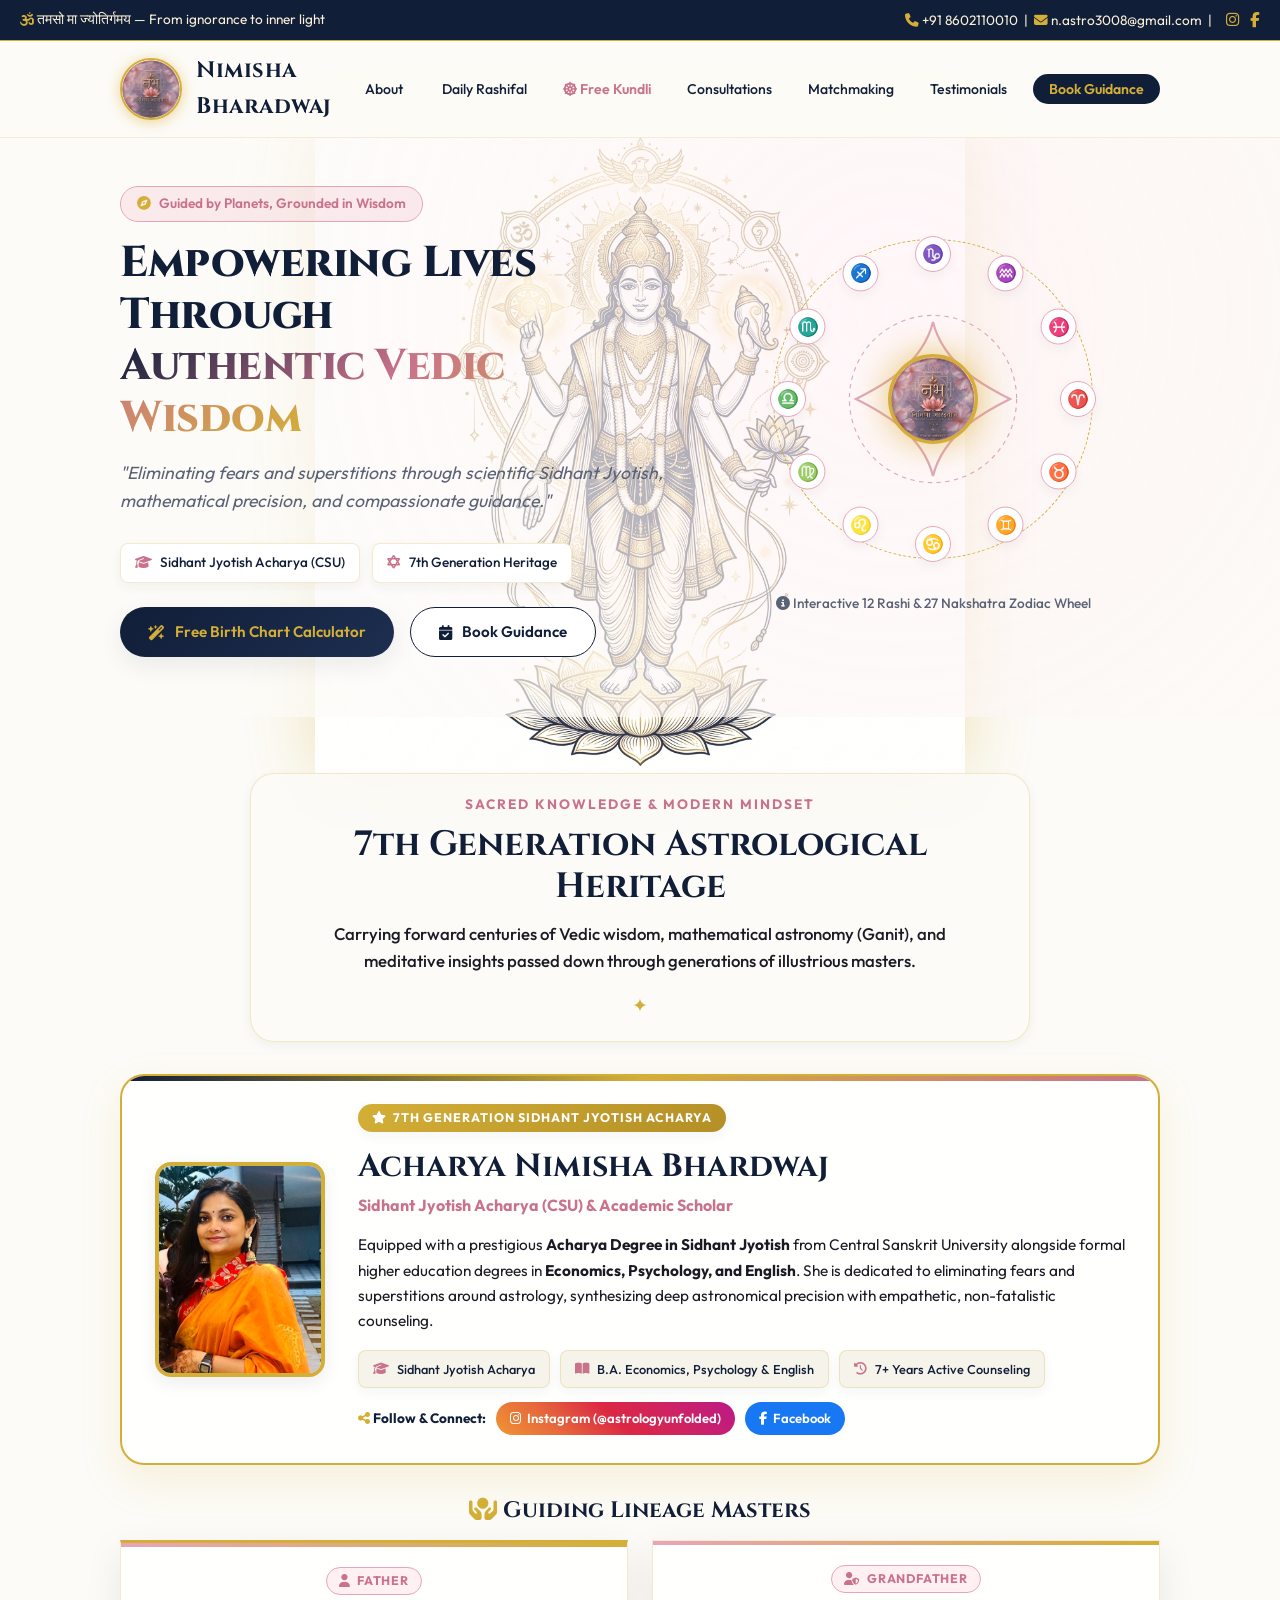
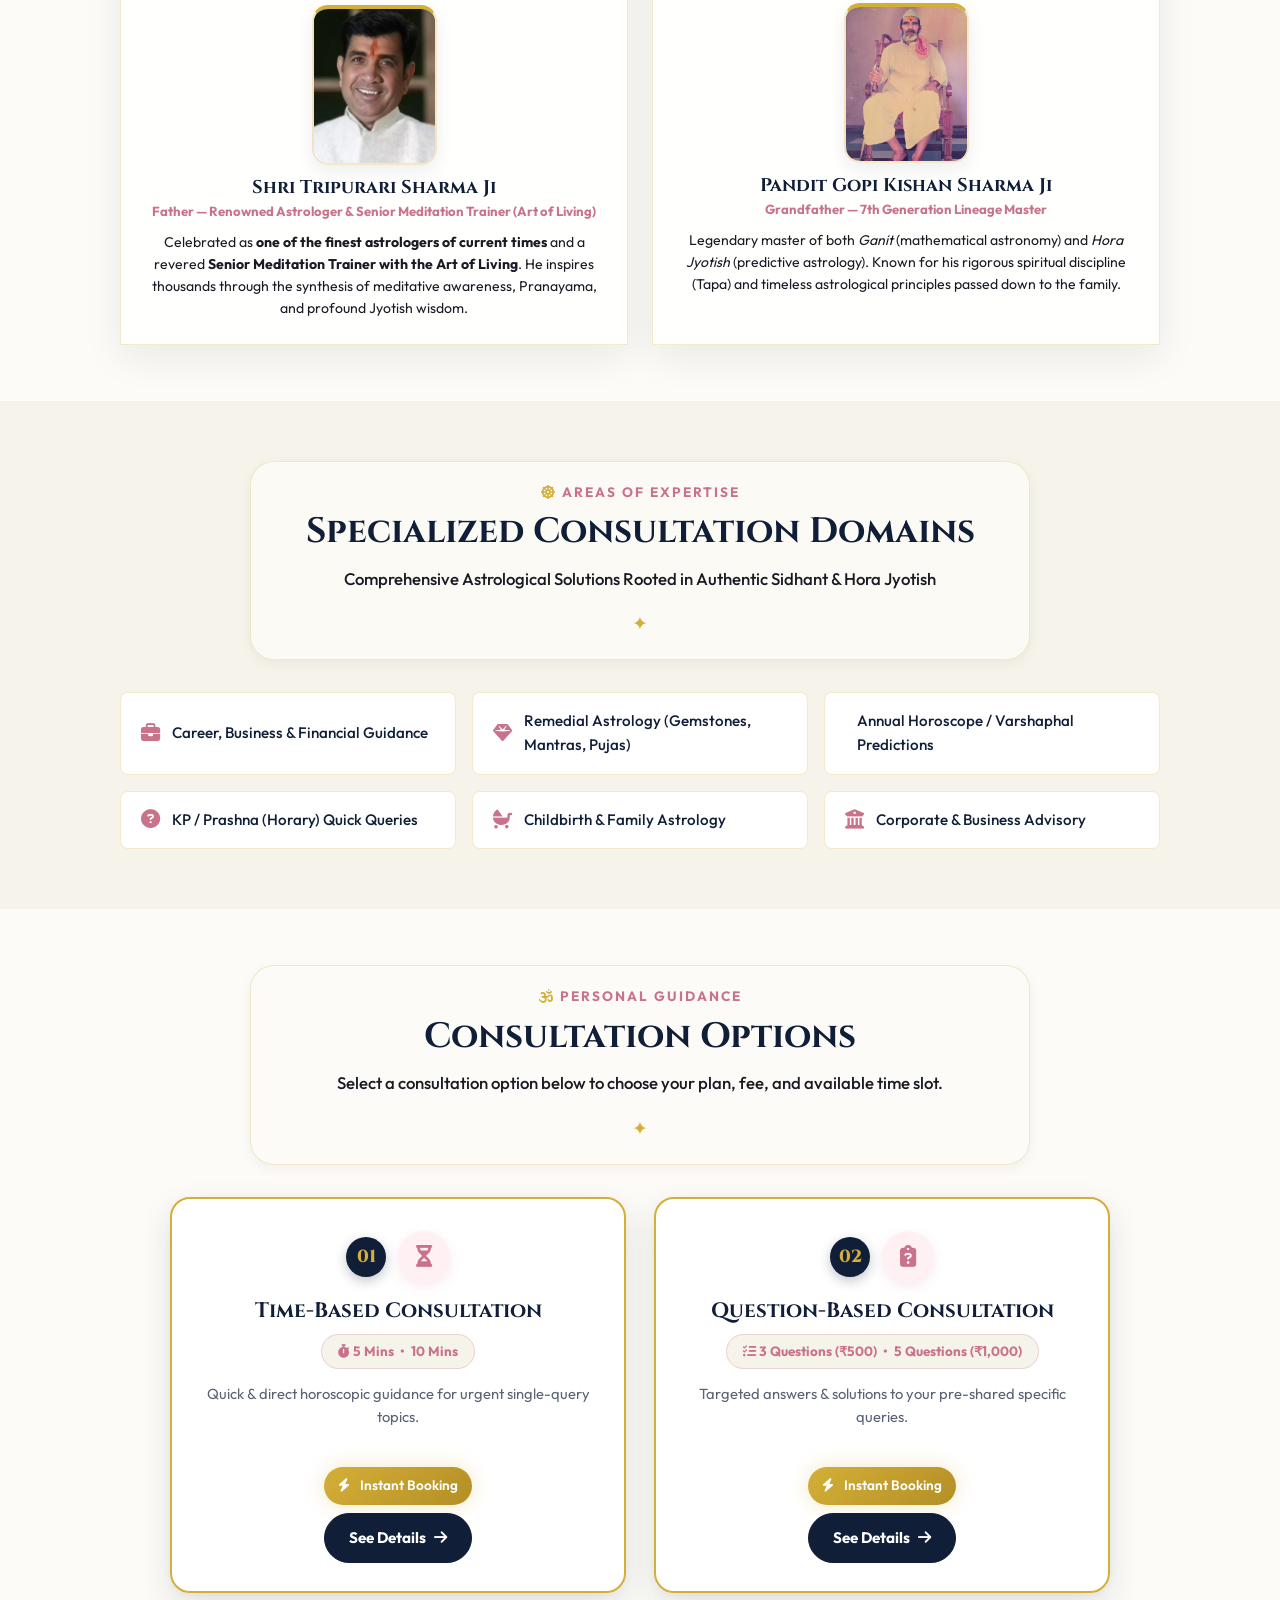
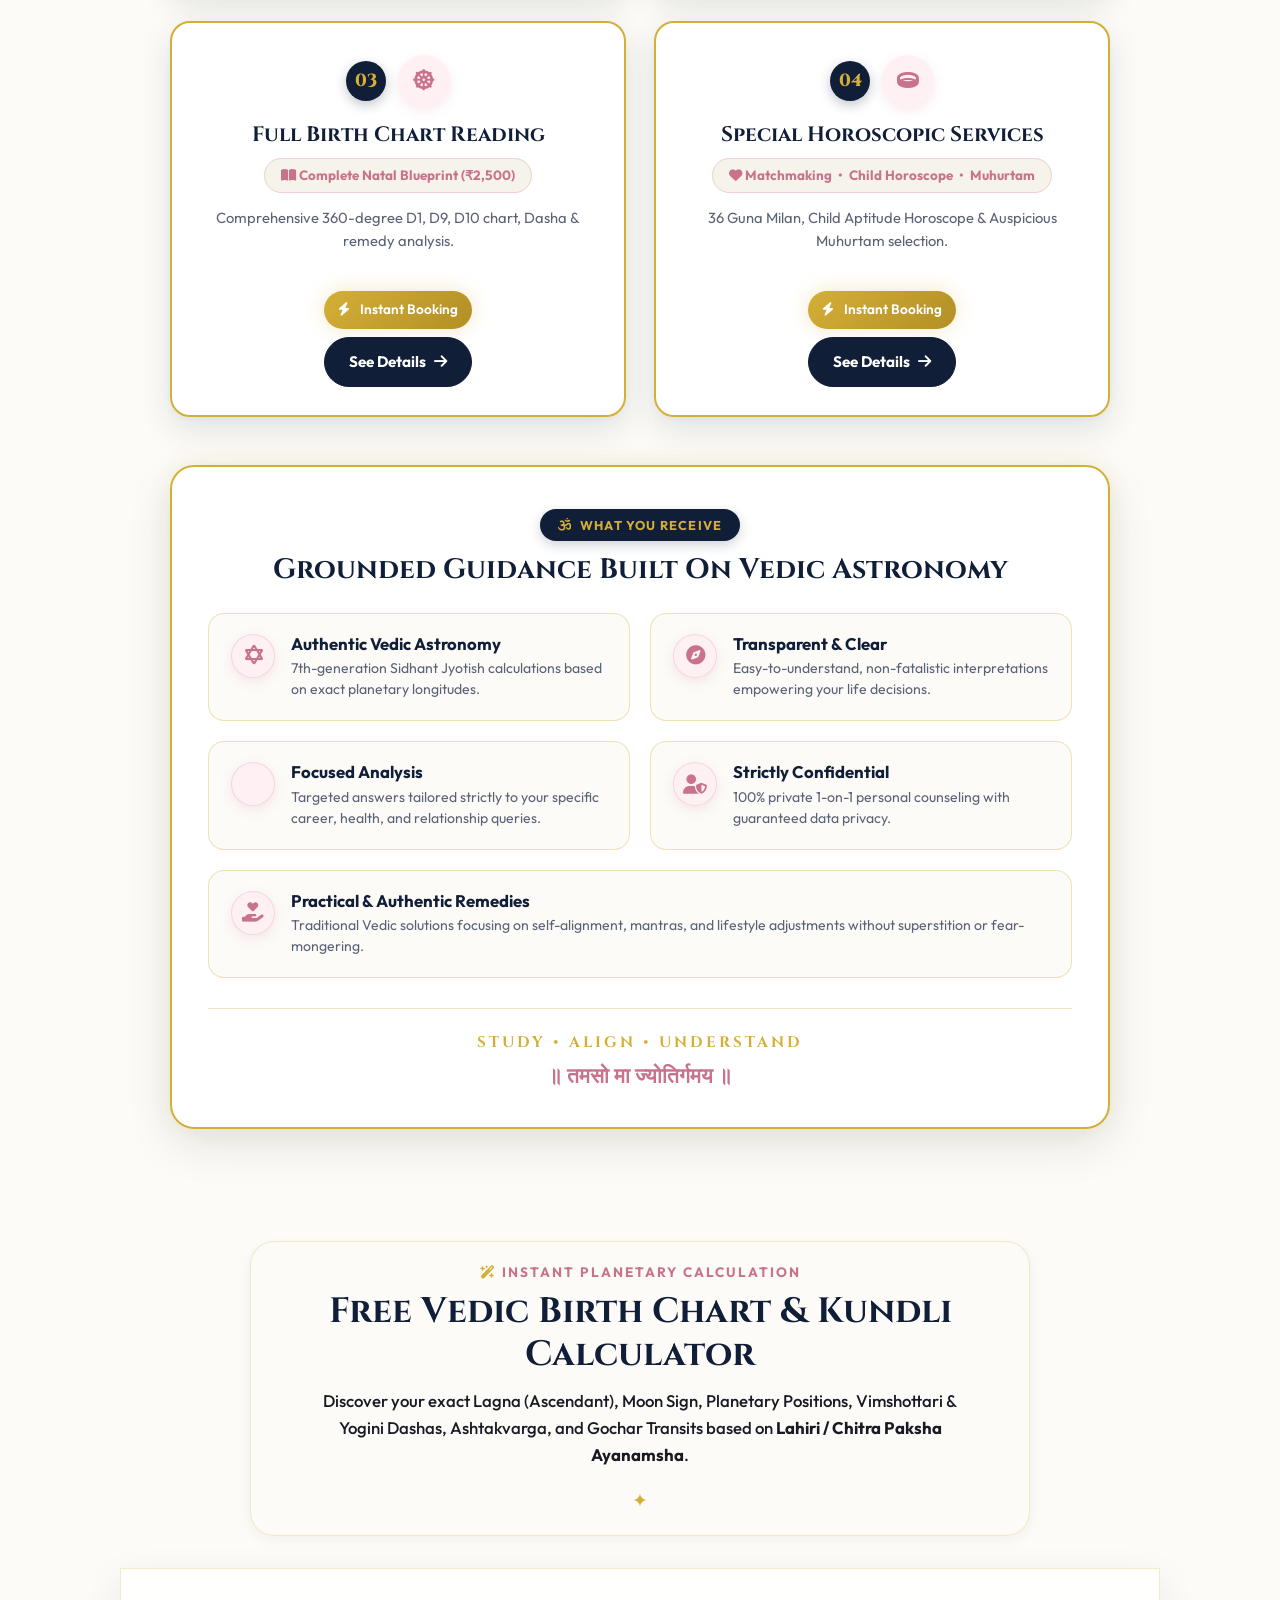
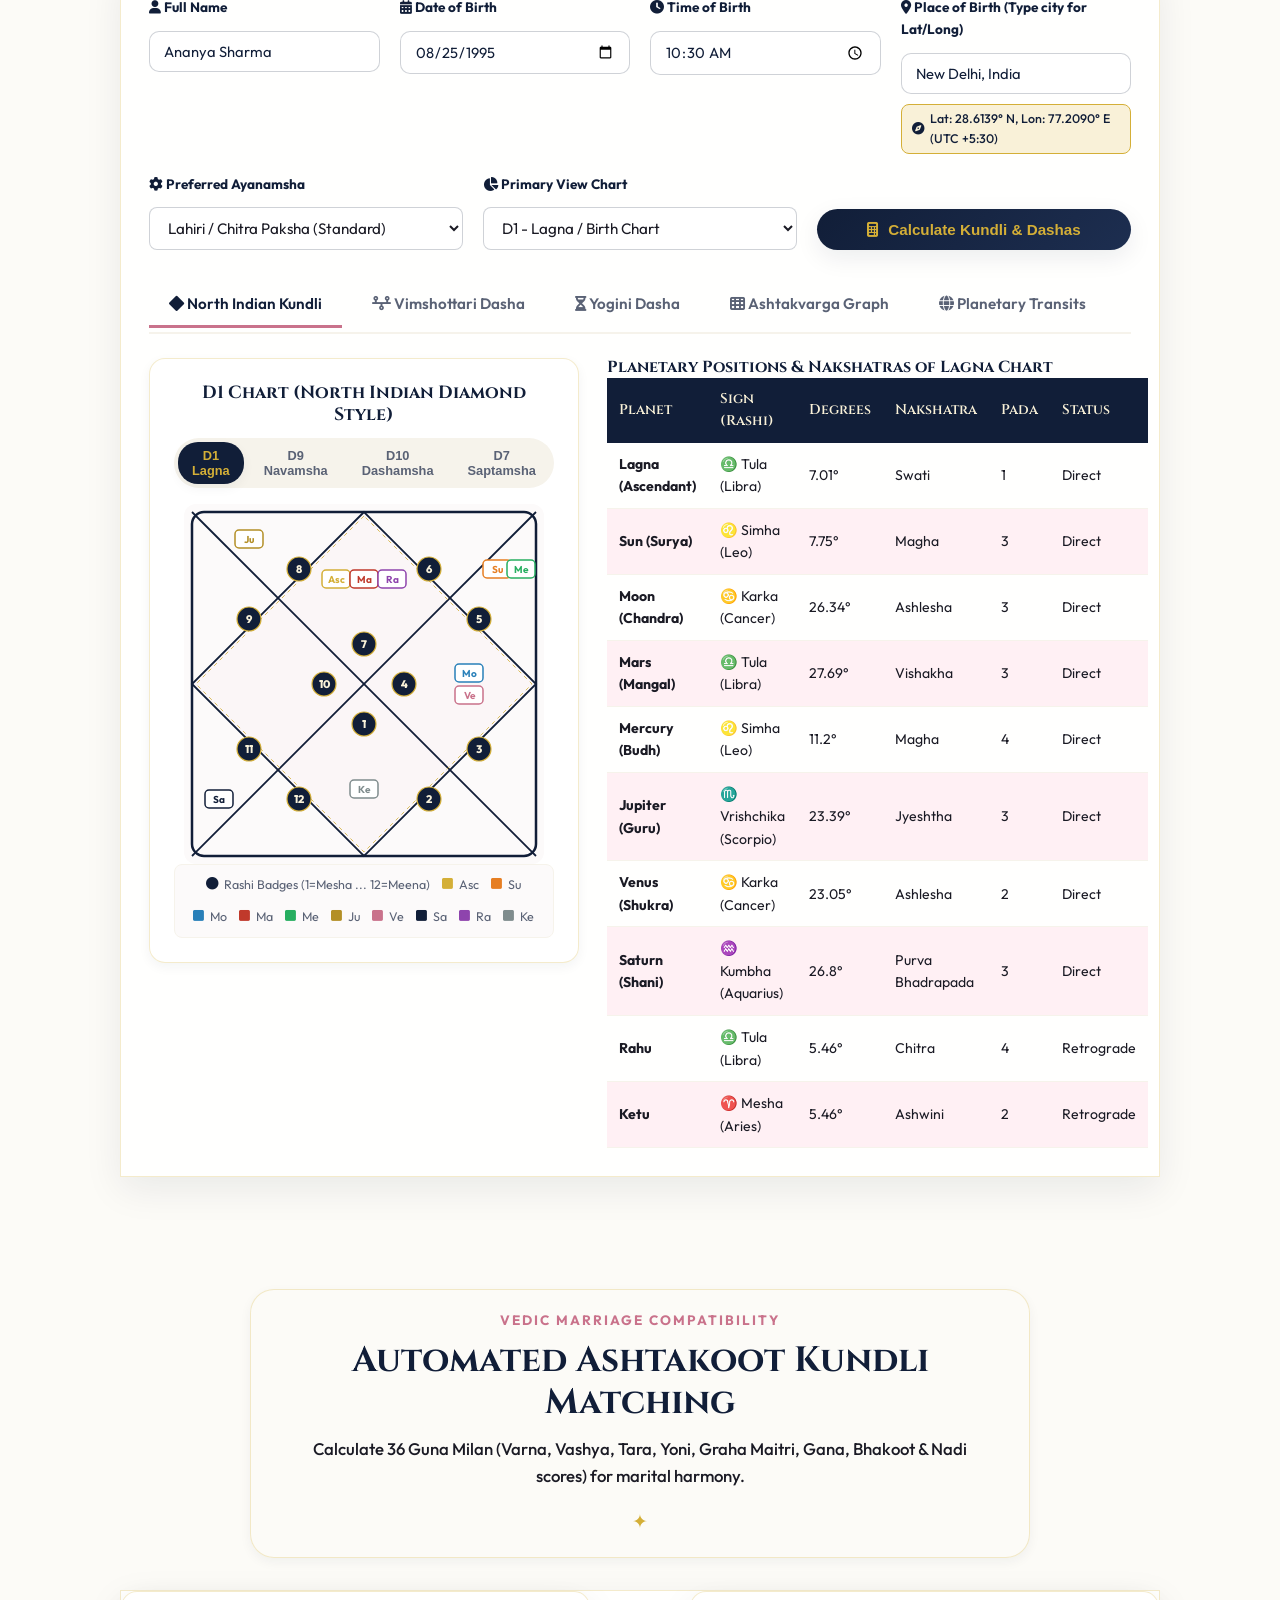
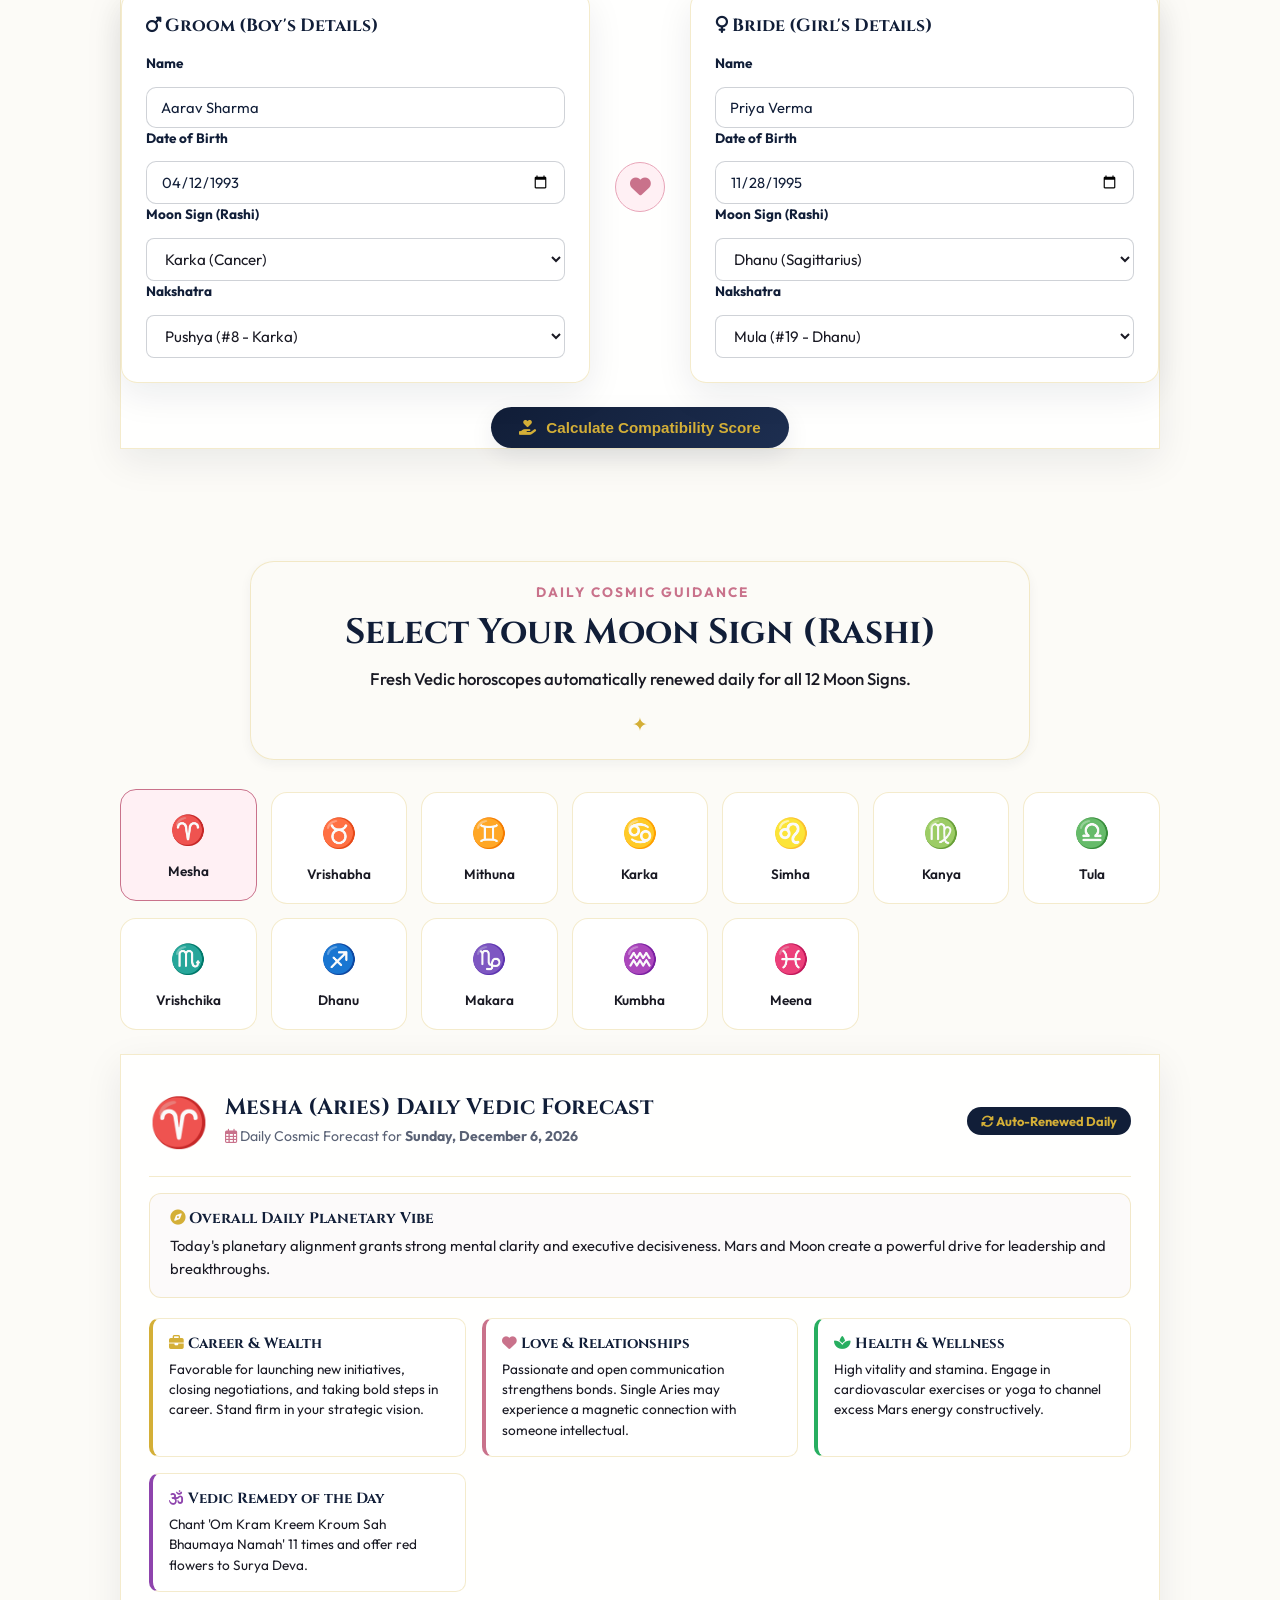
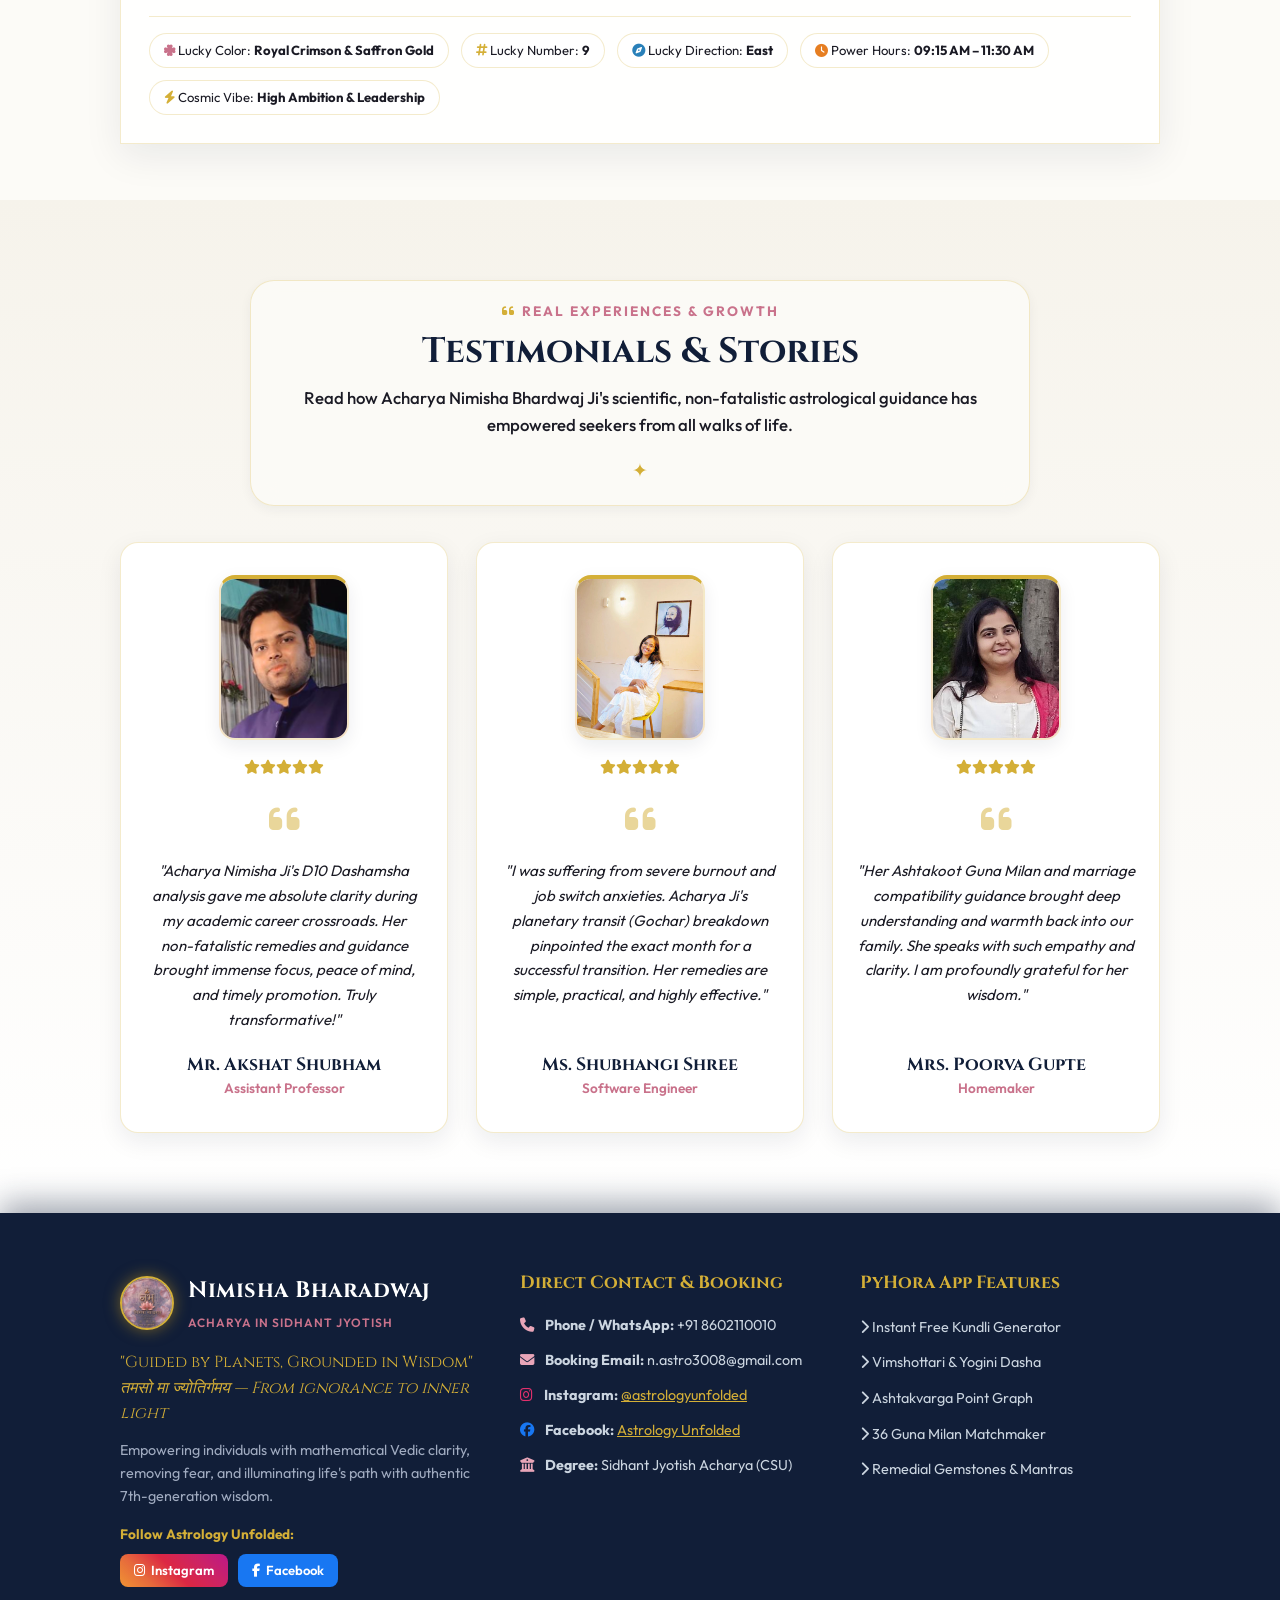
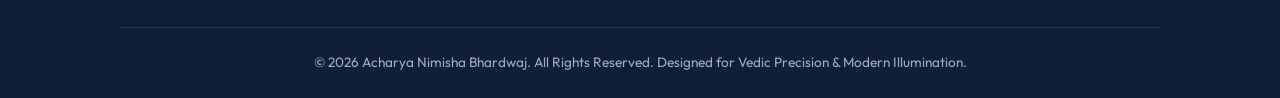
==== commit 3bd2cf6e: "Update Book Guidance header and hero buttons to link directly to #services 4 options box section" ====
--- a/index.html
+++ b/index.html
@@ -46,7 +46,7 @@
         <li><a href="#services" class="nav-link">Consultations</a></li>
         <li><a href="#matchmaking" class="nav-link">Matchmaking</a></li>
         <li><a href="#testimonials" class="nav-link">Testimonials</a></li>
-        <li><a href="#contact" class="nav-link btn-nav-book">Book Guidance</a></li>
+        <li><a href="#services" class="nav-link btn-nav-book">Book Guidance</a></li>
       </ul>
 
       <button class="hamburger" id="hamburgerBtn" aria-label="Toggle menu">
@@ -74,7 +74,7 @@
 
         <div class="hero-cta-group">
           <a href="#birth-chart-calculator" class="btn btn-primary"><i class="fa-solid fa-wand-magic-sparkles"></i> Free Birth Chart Calculator</a>
-          <button class="btn btn-secondary open-booking-modal"><i class="fa-solid fa-calendar-check"></i> Book Guidance</button>
+          <a href="#services" class="btn btn-secondary"><i class="fa-solid fa-calendar-check"></i> Book Guidance</a>
         </div>
       </div>
 
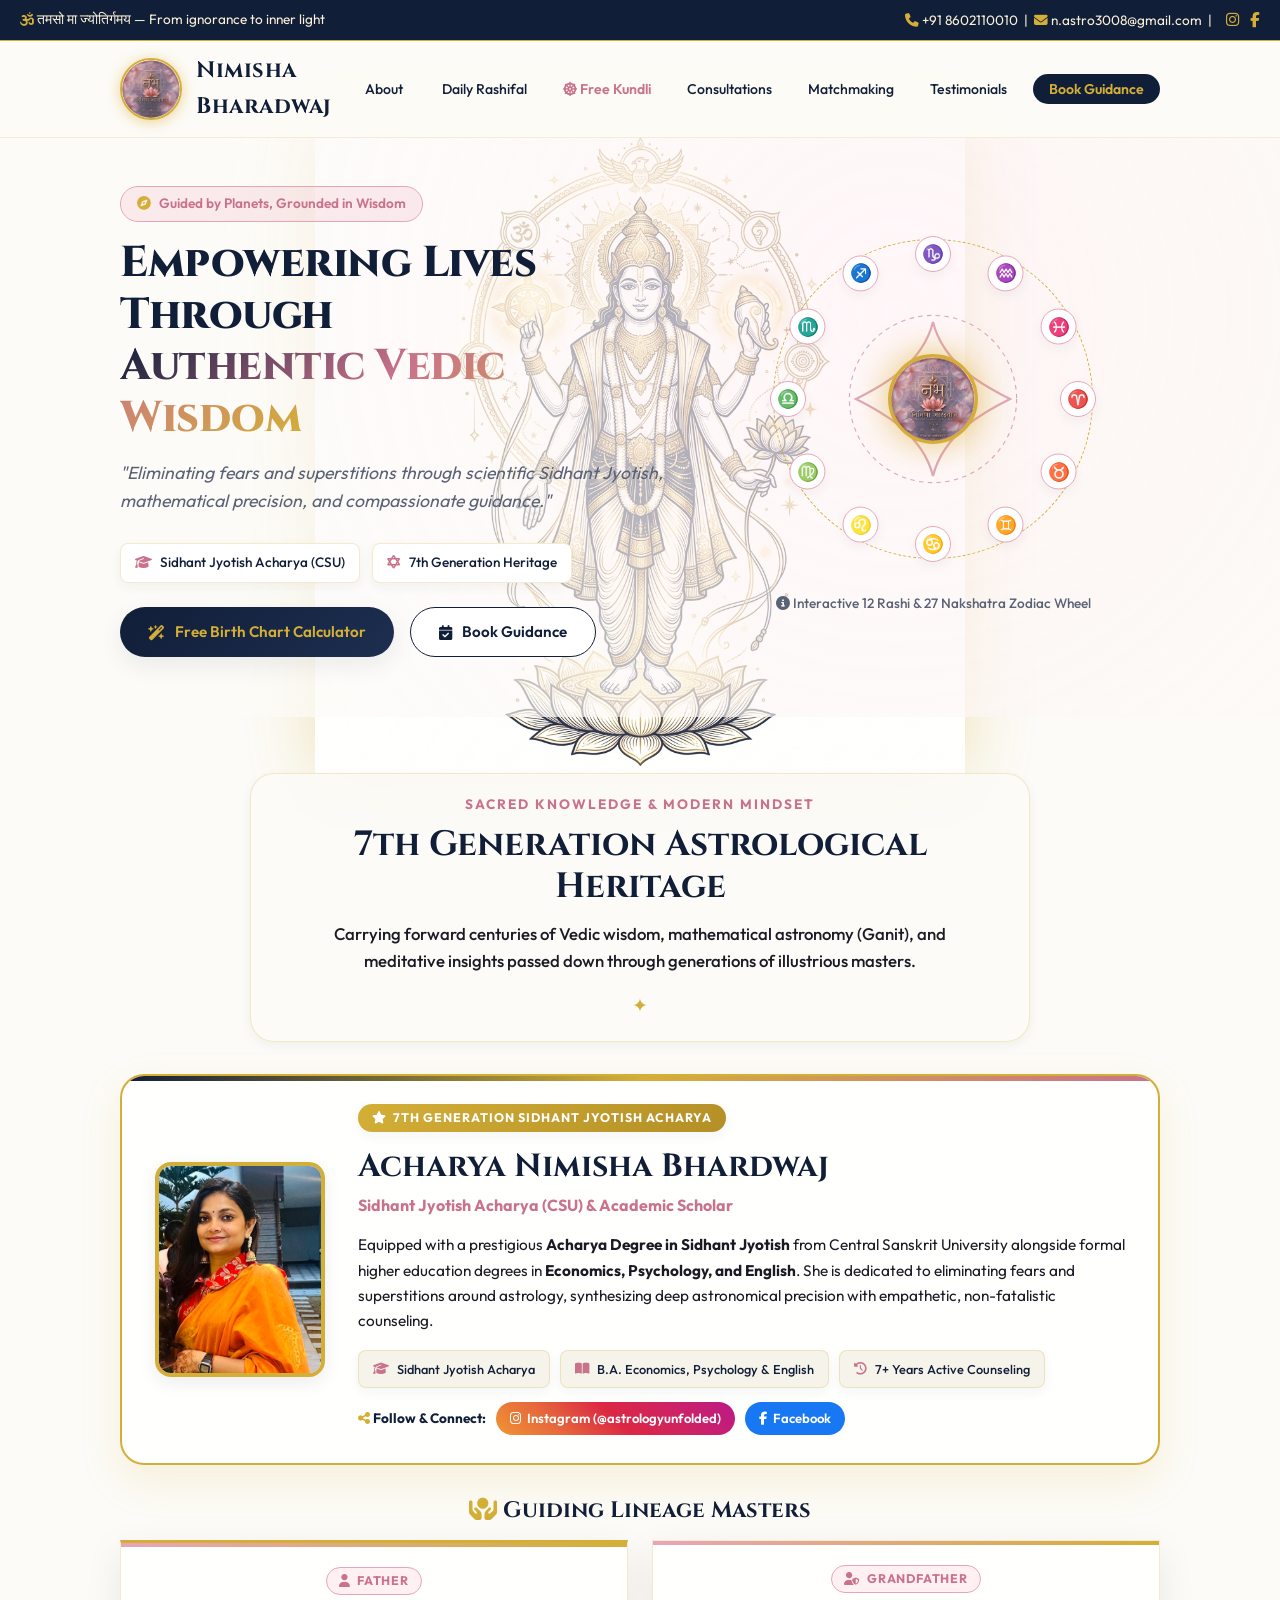
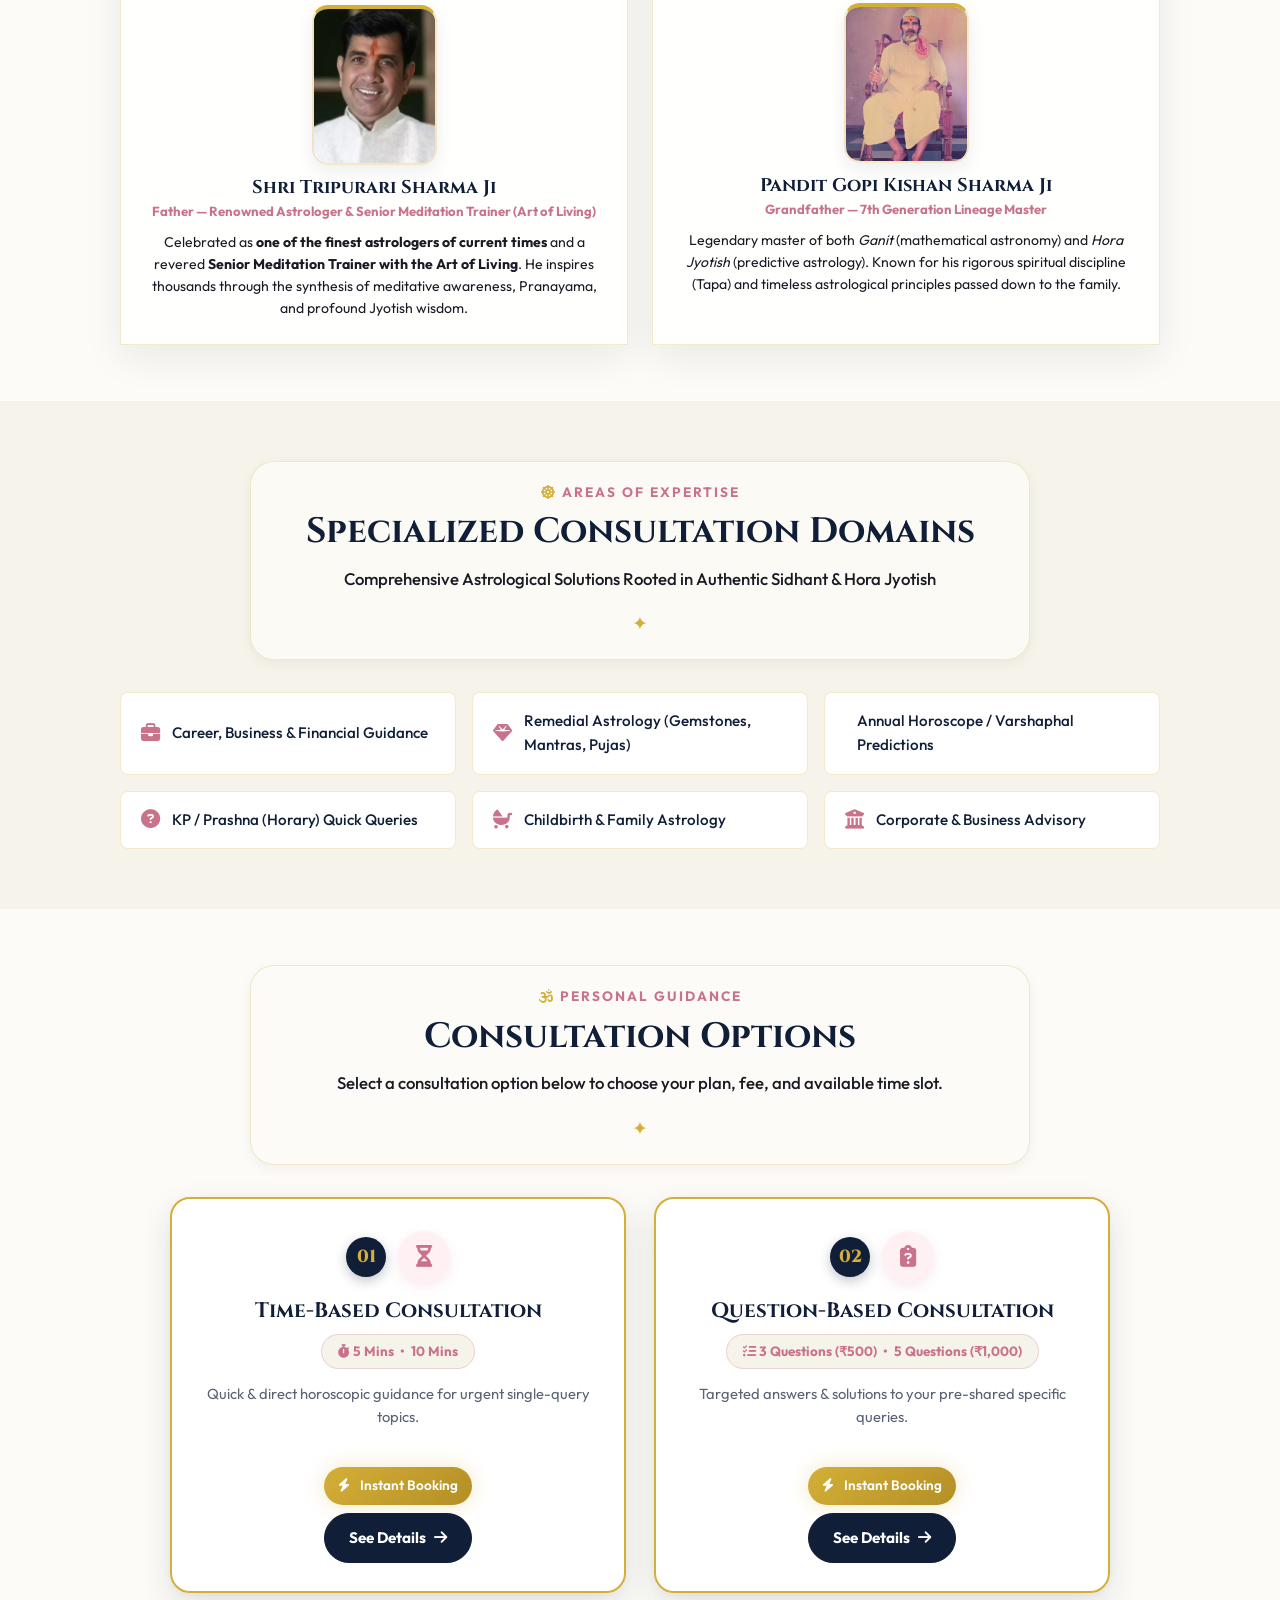
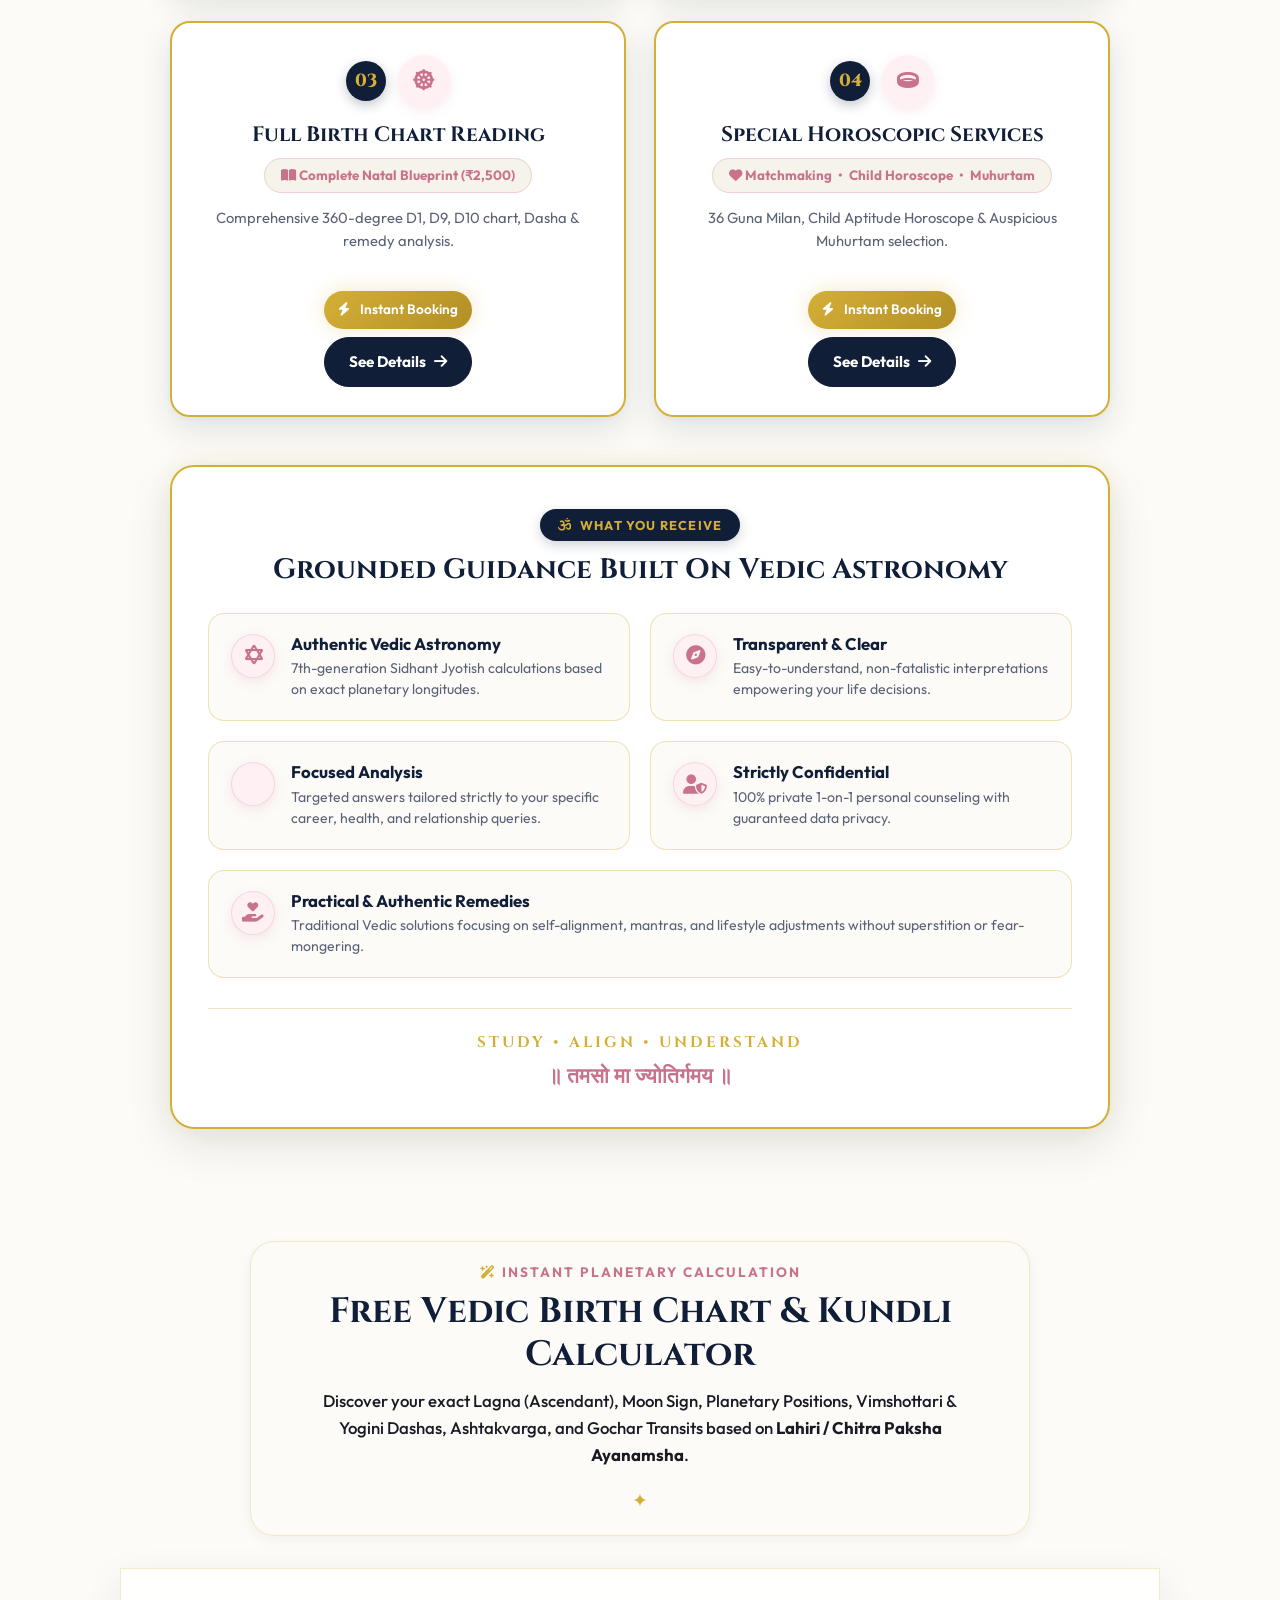
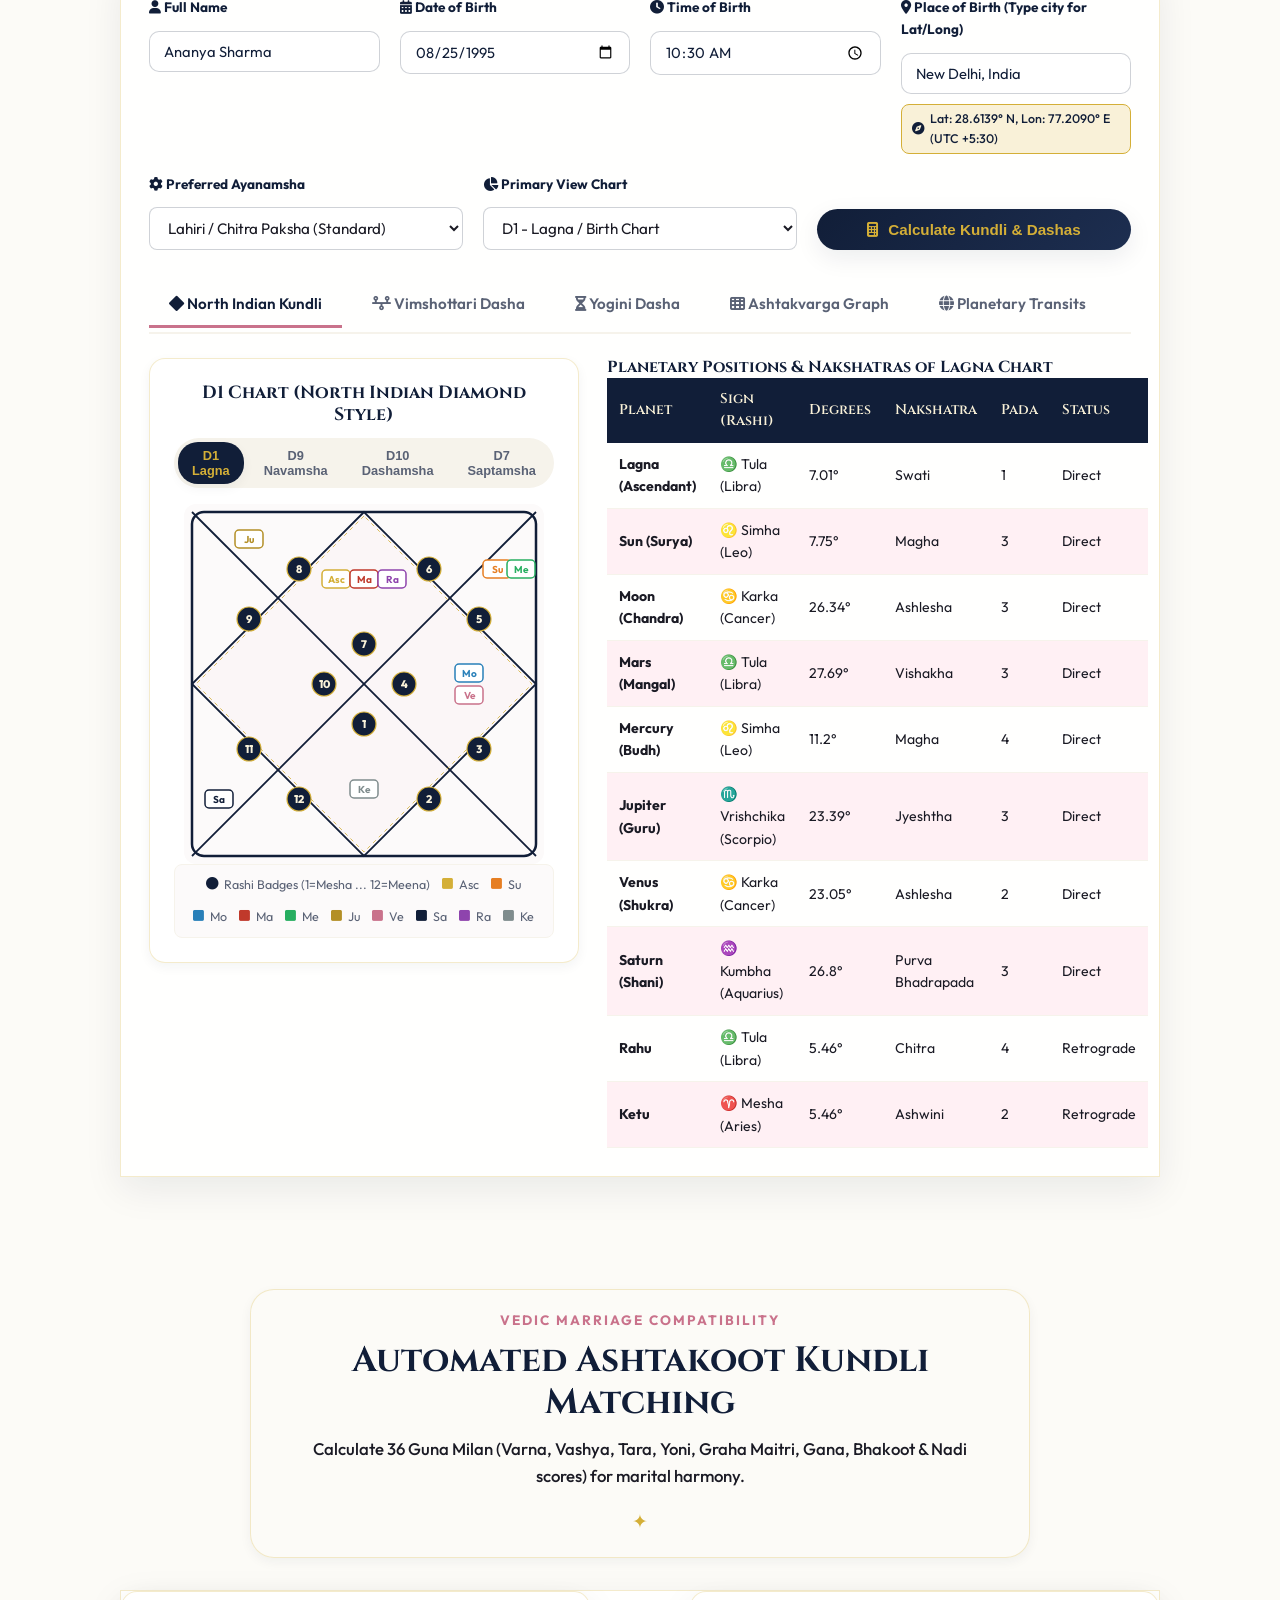
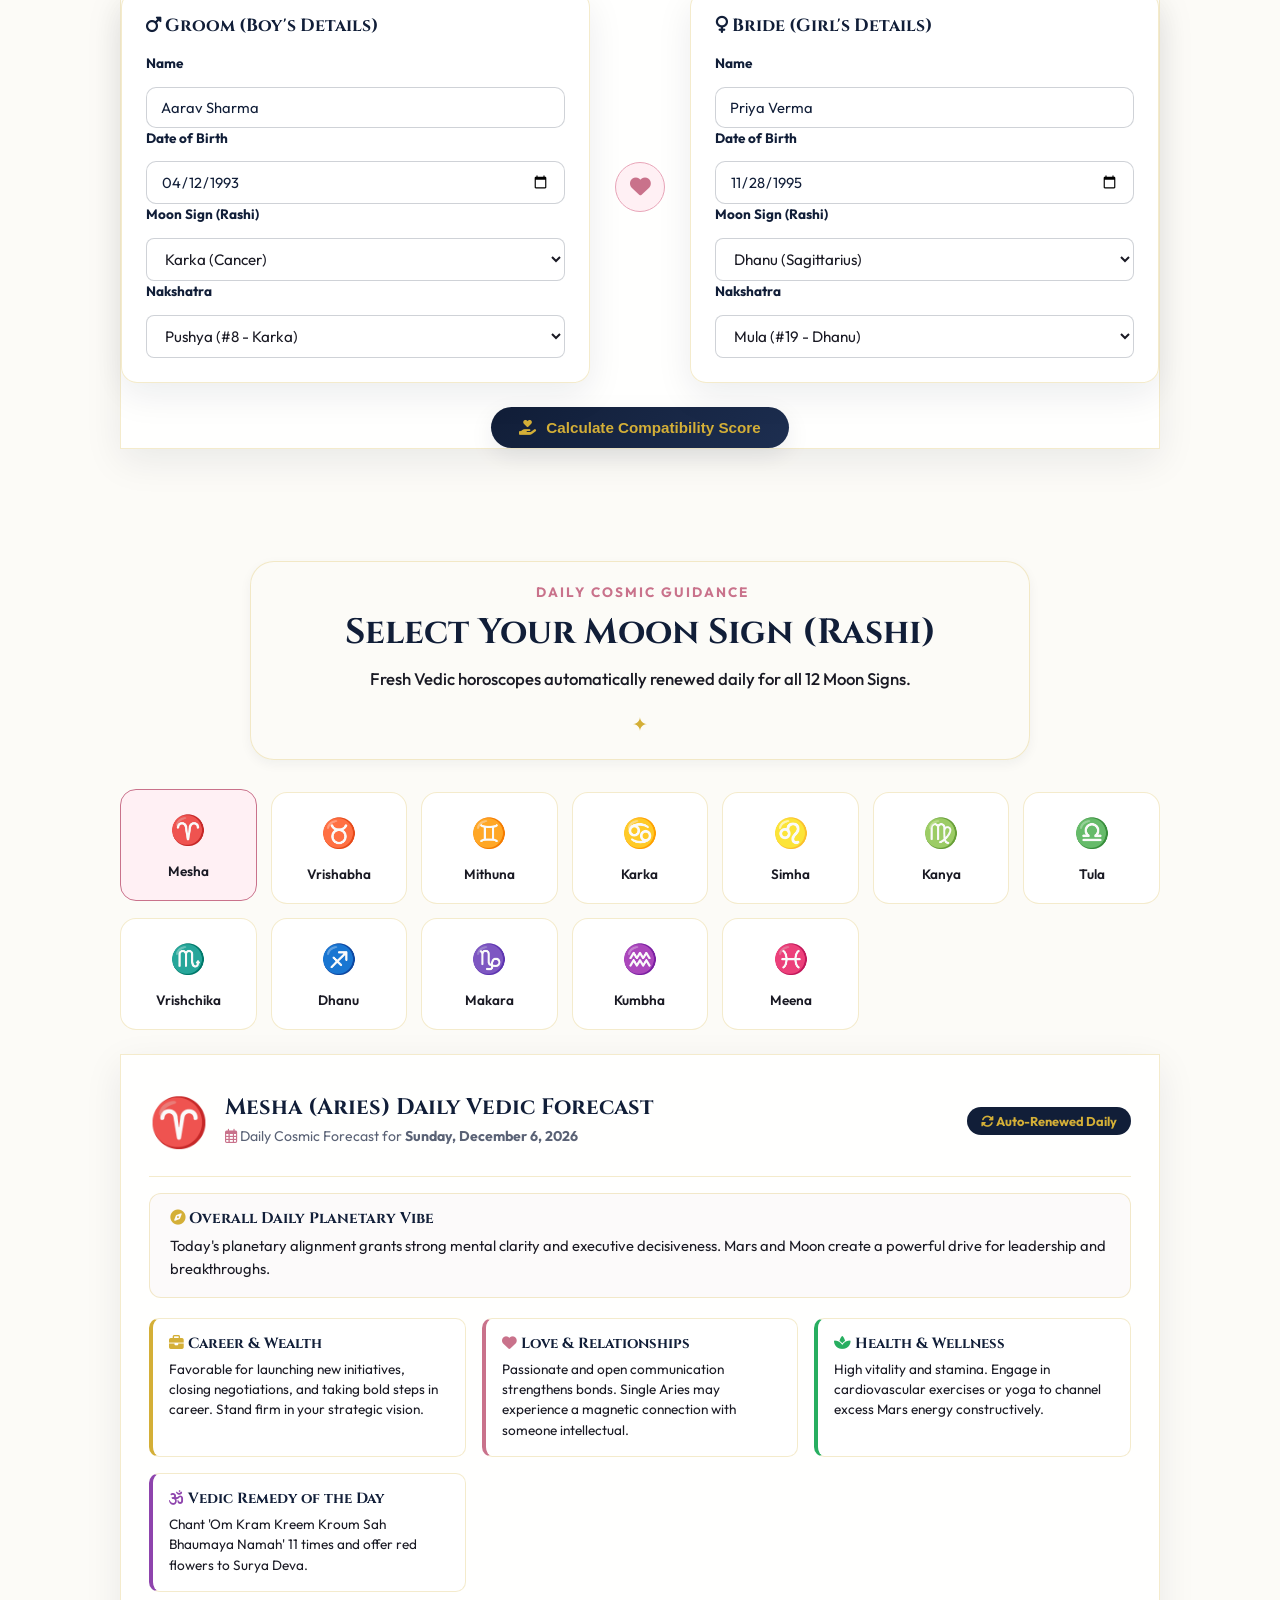
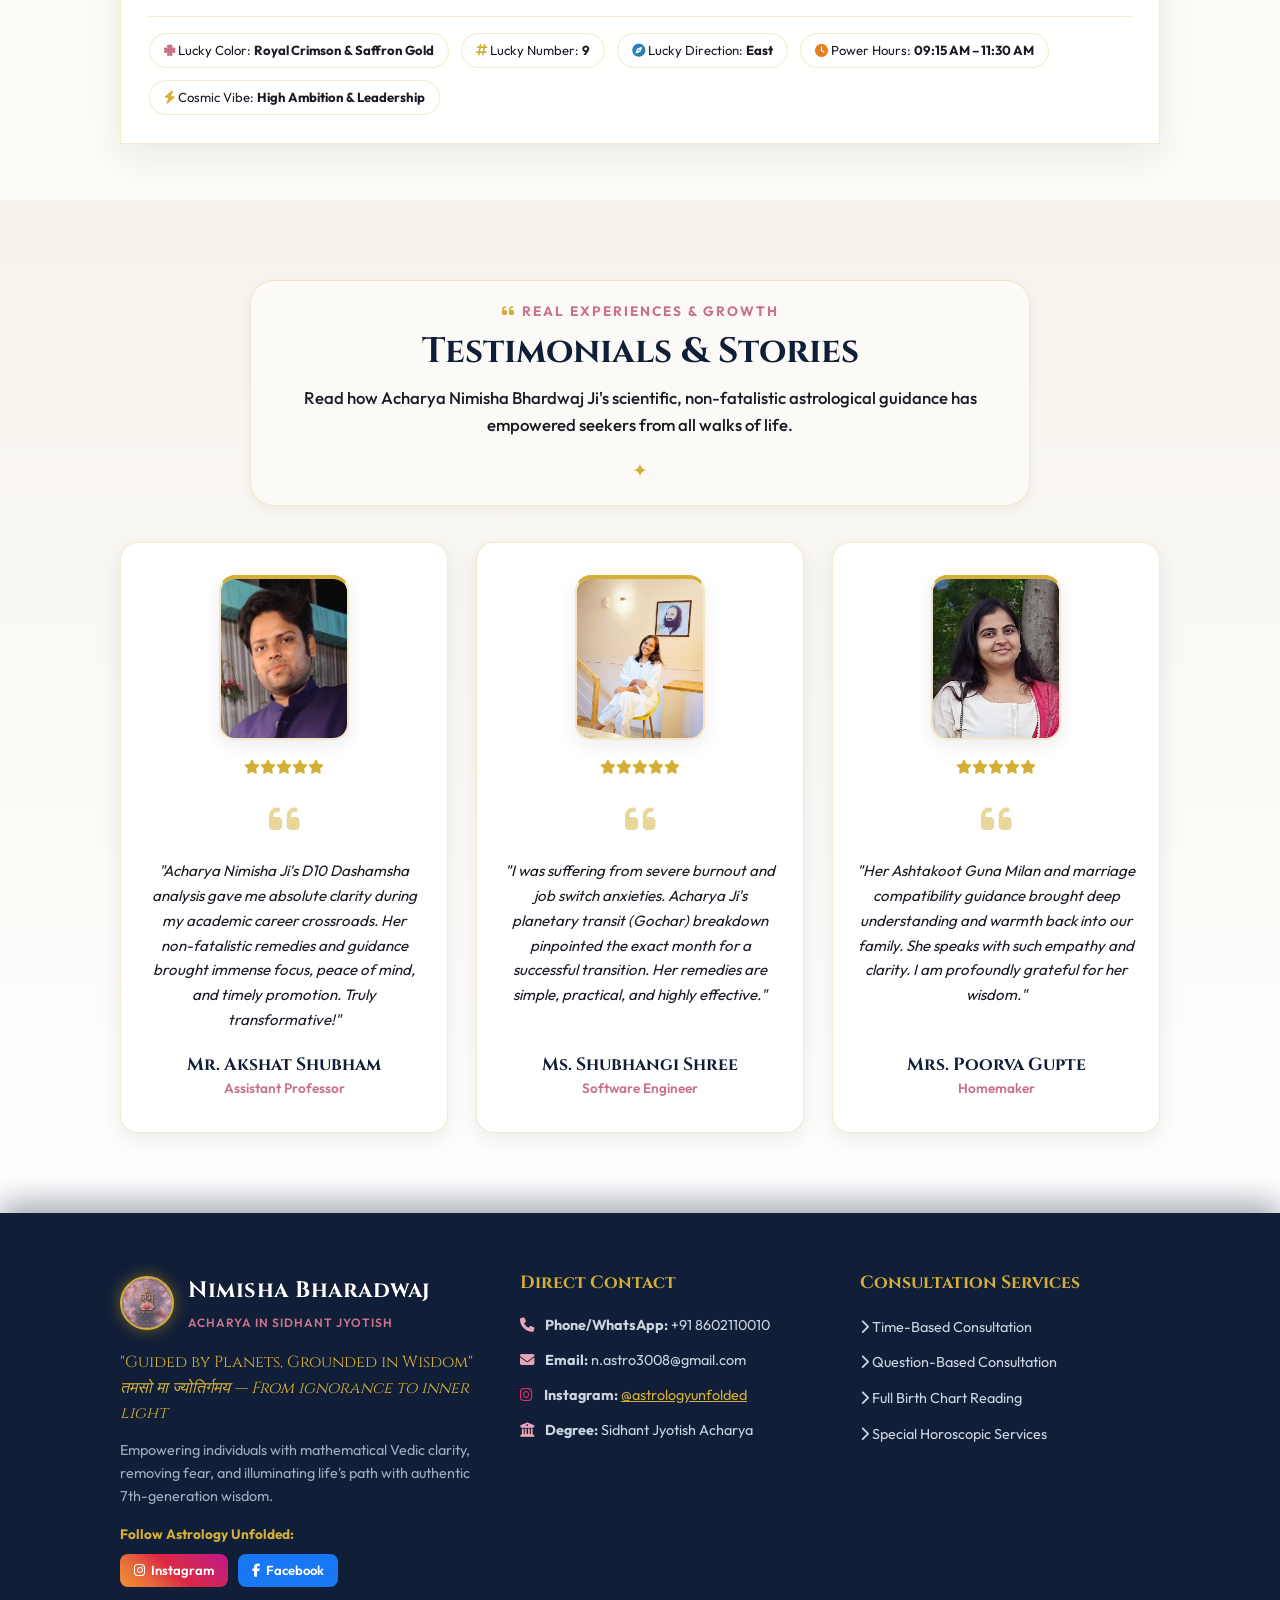
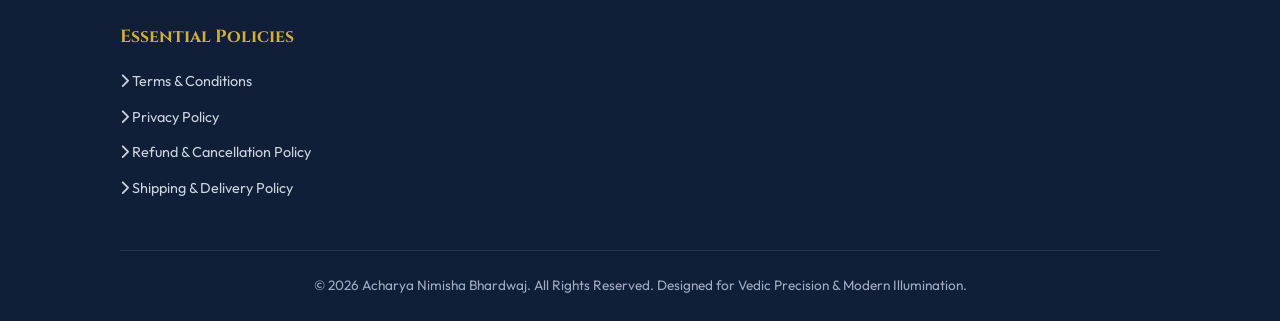
==== commit 93da2b16: "Add Razorpay policy pages and standardize essential policy footers across site" ====
--- a/index.html
+++ b/index.html
@@ -977,24 +977,32 @@
         </div>
 
         <div class="footer-col">
-          <h4>Direct Contact & Booking</h4>
+          <h4>Direct Contact</h4>
           <ul class="footer-contact-list">
-            <li><i class="fa-solid fa-phone"></i> <strong>Phone / WhatsApp:</strong> +91 8602110010</li>
-            <li><i class="fa-solid fa-envelope"></i> <strong>Booking Email:</strong> n.astro3008@gmail.com</li>
+            <li><i class="fa-solid fa-phone"></i> <strong>Phone/WhatsApp:</strong> +91 8602110010</li>
+            <li><i class="fa-solid fa-envelope"></i> <strong>Email:</strong> n.astro3008@gmail.com</li>
             <li><i class="fa-brands fa-instagram" style="color:#E1306C;"></i> <strong>Instagram:</strong> <a href="https://www.instagram.com/astrologyunfolded?igsi=YTQ5MHhjZHB0MzA=&utm_source=ig_contact_invite" target="_blank" rel="noopener" style="color:var(--vedic-gold); text-decoration:underline;">@astrologyunfolded</a></li>
-            <li><i class="fa-brands fa-facebook" style="color:#1877F2;"></i> <strong>Facebook:</strong> <a href="https://www.facebook.com/share/14nAa8idmRi/" target="_blank" rel="noopener" style="color:var(--vedic-gold); text-decoration:underline;">Astrology Unfolded</a></li>
-            <li><i class="fa-solid fa-building-columns"></i> <strong>Degree:</strong> Sidhant Jyotish Acharya (CSU)</li>
+            <li><i class="fa-solid fa-building-columns"></i> <strong>Degree:</strong> Sidhant Jyotish Acharya</li>
           </ul>
         </div>
 
         <div class="footer-col">
-          <h4>PyHora App Features</h4>
+          <h4>Consultation Services</h4>
           <ul class="footer-links">
-            <li><a href="#pyhora-tools"><i class="fa-solid fa-chevron-right"></i> Instant Free Kundli Generator</a></li>
-            <li><a href="#pyhora-tools"><i class="fa-solid fa-chevron-right"></i> Vimshottari & Yogini Dasha</a></li>
-            <li><a href="#pyhora-tools"><i class="fa-solid fa-chevron-right"></i> Ashtakvarga Point Graph</a></li>
-            <li><a href="#matchmaking"><i class="fa-solid fa-chevron-right"></i> 36 Guna Milan Matchmaker</a></li>
-            <li><a href="#services"><i class="fa-solid fa-chevron-right"></i> Remedial Gemstones & Mantras</a></li>
+            <li><a href="time-based-consultation.html"><i class="fa-solid fa-chevron-right"></i> Time-Based Consultation</a></li>
+            <li><a href="question-based-consultation.html"><i class="fa-solid fa-chevron-right"></i> Question-Based Consultation</a></li>
+            <li><a href="full-birth-chart-reading.html"><i class="fa-solid fa-chevron-right"></i> Full Birth Chart Reading</a></li>
+            <li><a href="special-horoscopic-services.html"><i class="fa-solid fa-chevron-right"></i> Special Horoscopic Services</a></li>
+          </ul>
+        </div>
+
+        <div class="footer-col">
+          <h4>Essential Policies</h4>
+          <ul class="footer-links">
+            <li><a href="terms-and-conditions.html"><i class="fa-solid fa-chevron-right"></i> Terms & Conditions</a></li>
+            <li><a href="privacy-policy.html"><i class="fa-solid fa-chevron-right"></i> Privacy Policy</a></li>
+            <li><a href="refund-and-cancellation-policy.html"><i class="fa-solid fa-chevron-right"></i> Refund & Cancellation Policy</a></li>
+            <li><a href="shipping-and-delivery-policy.html"><i class="fa-solid fa-chevron-right"></i> Shipping & Delivery Policy</a></li>
           </ul>
         </div>
       </div>
